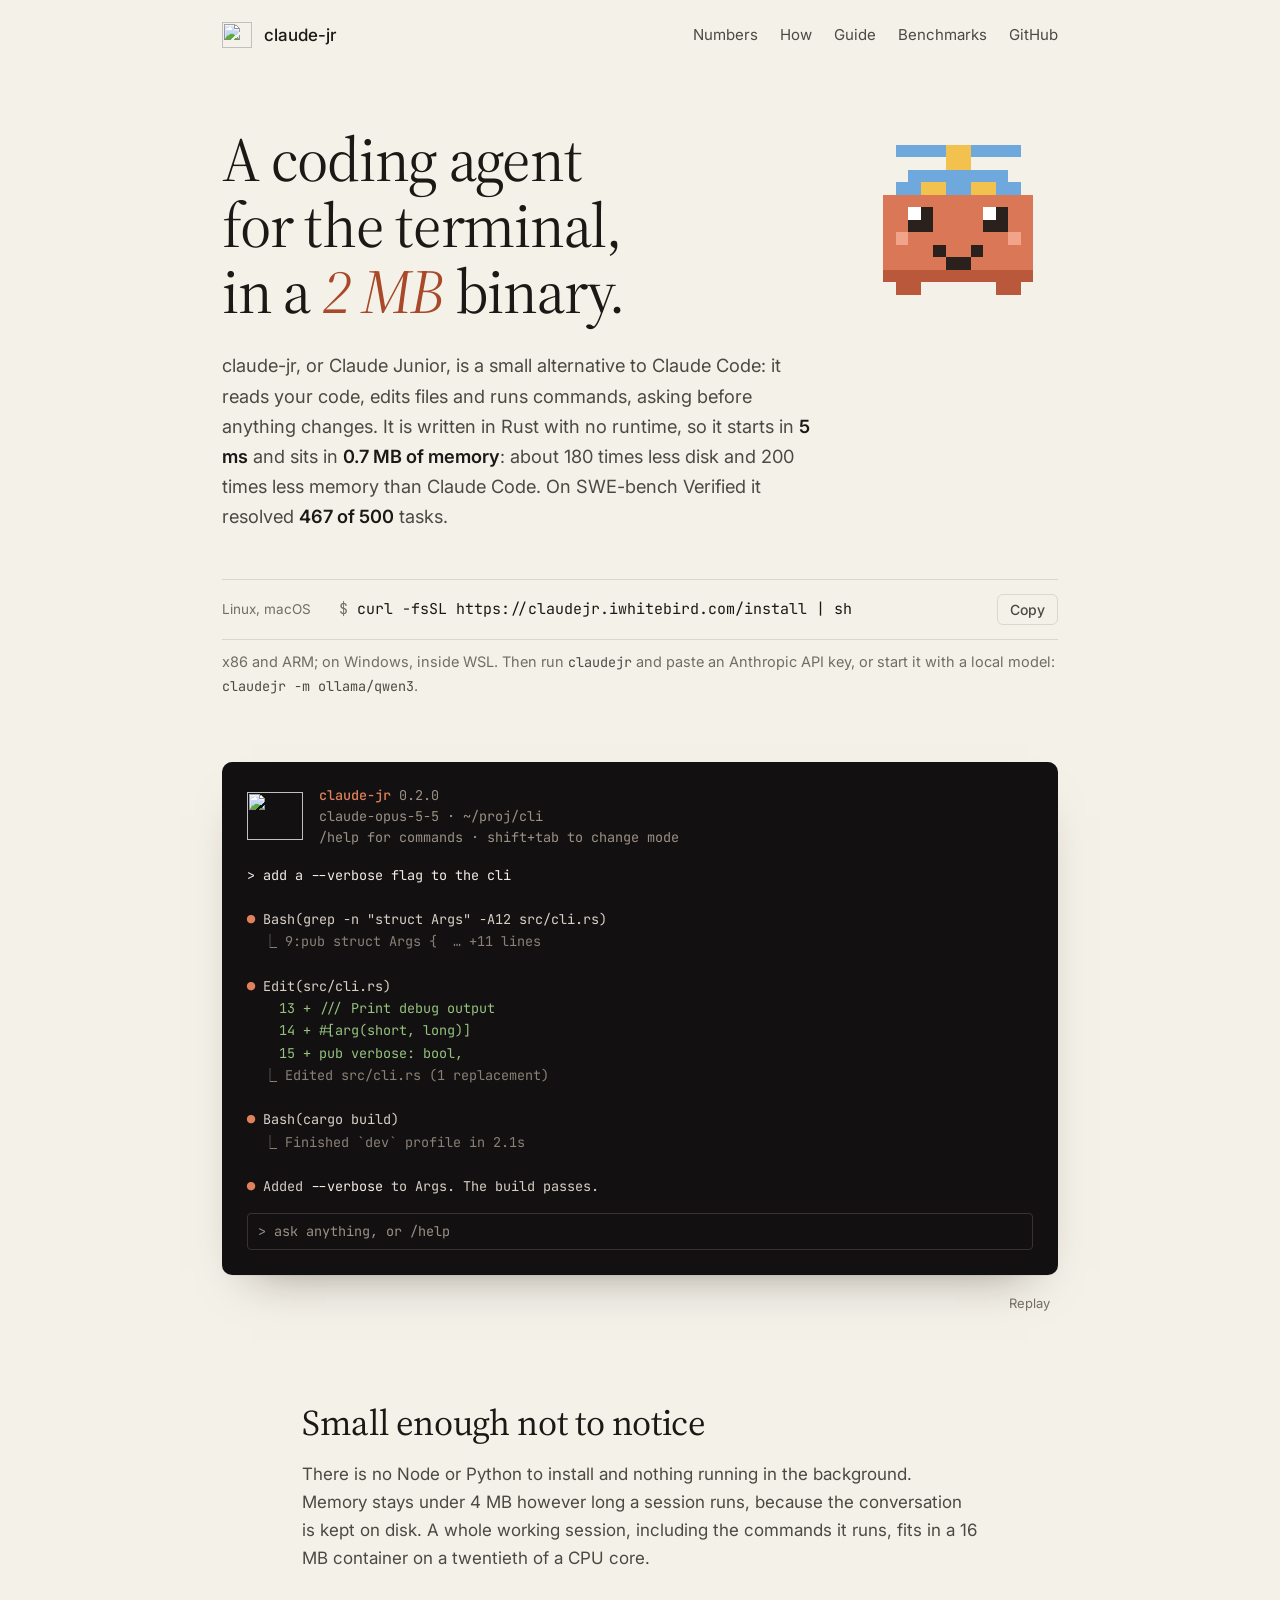
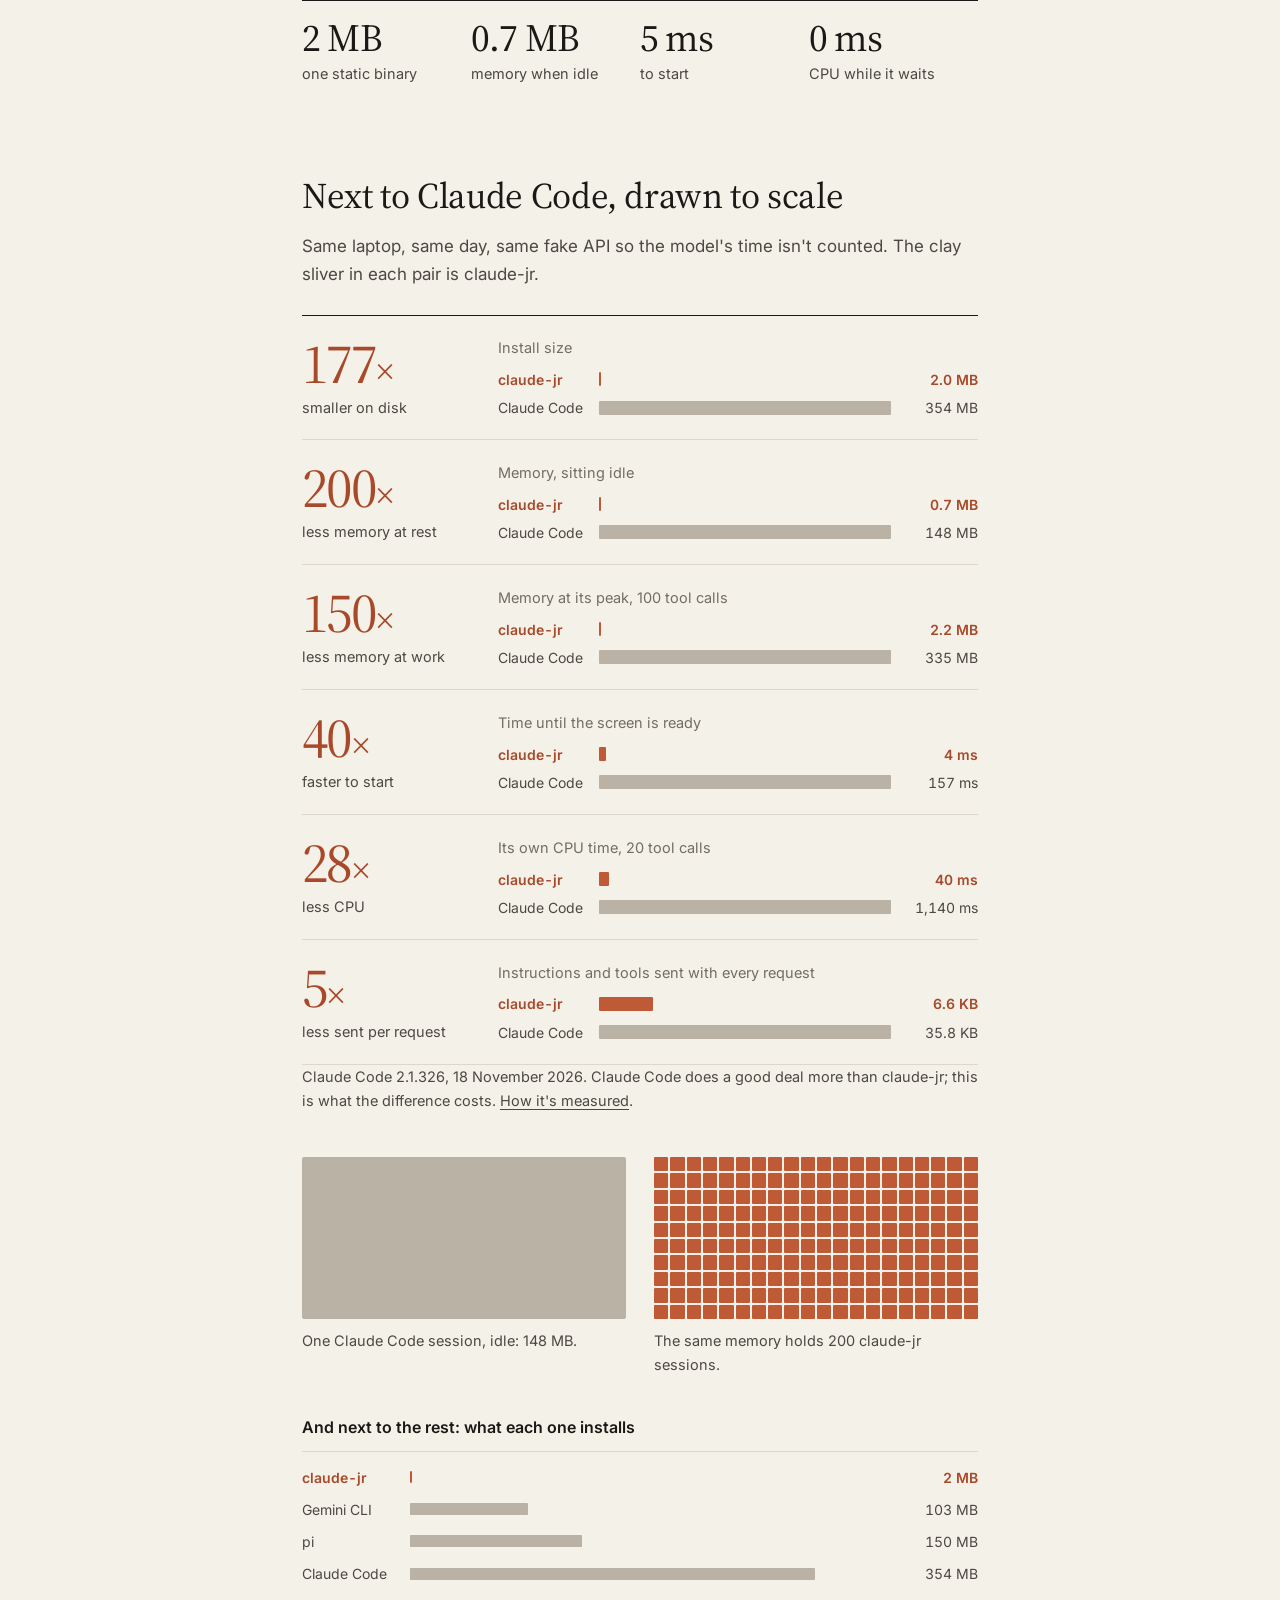
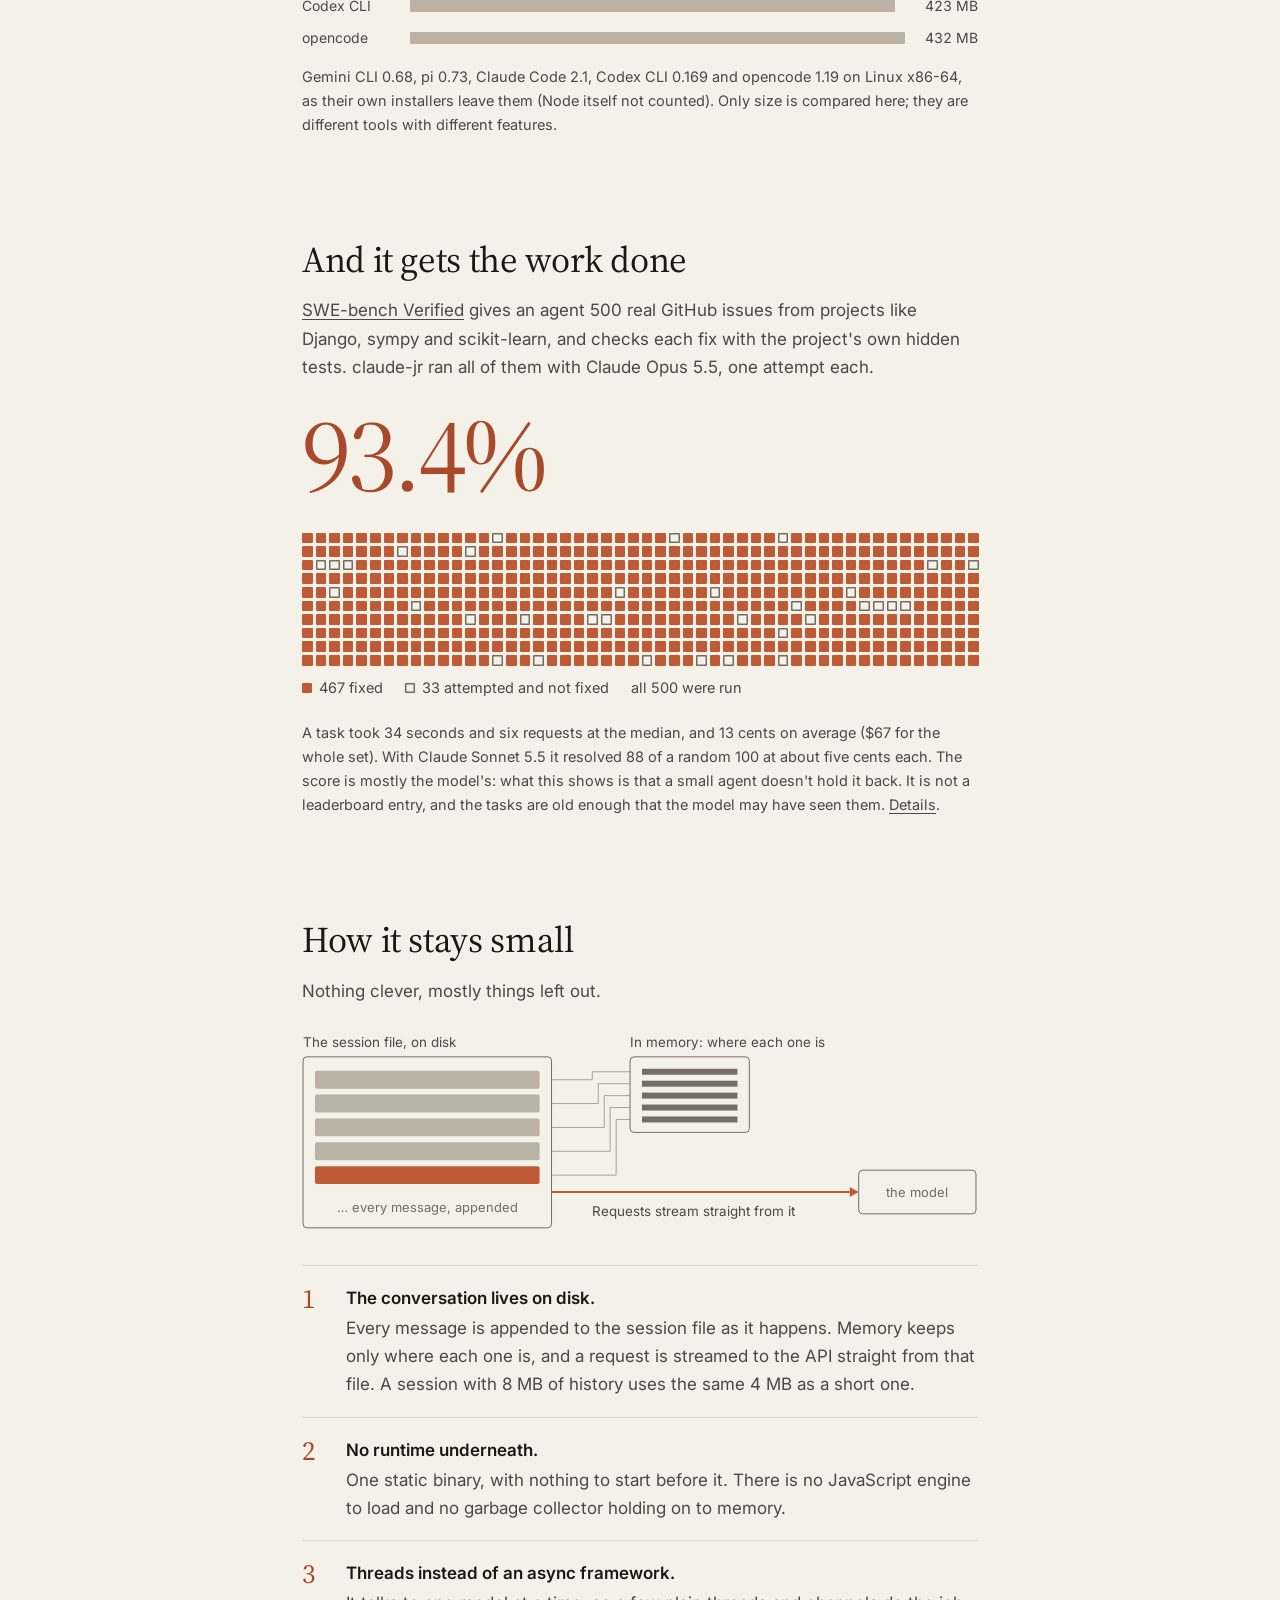
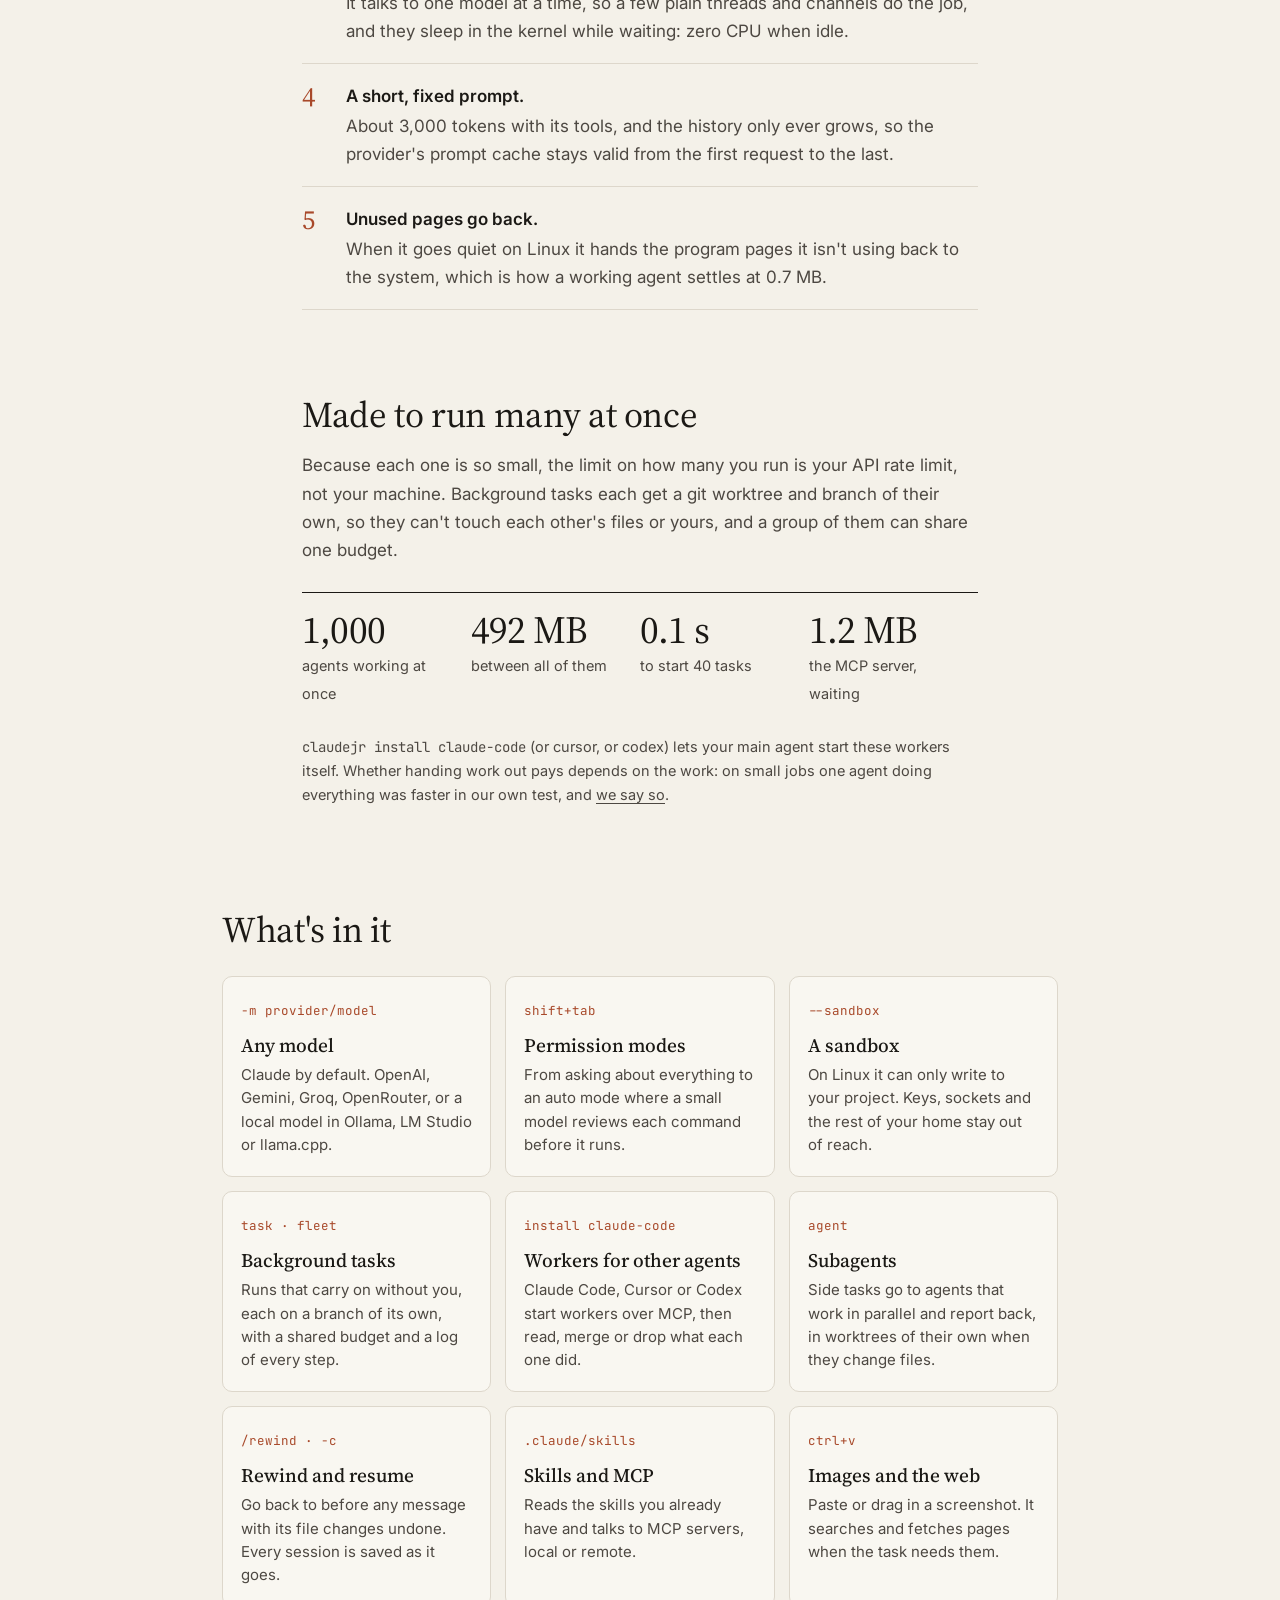
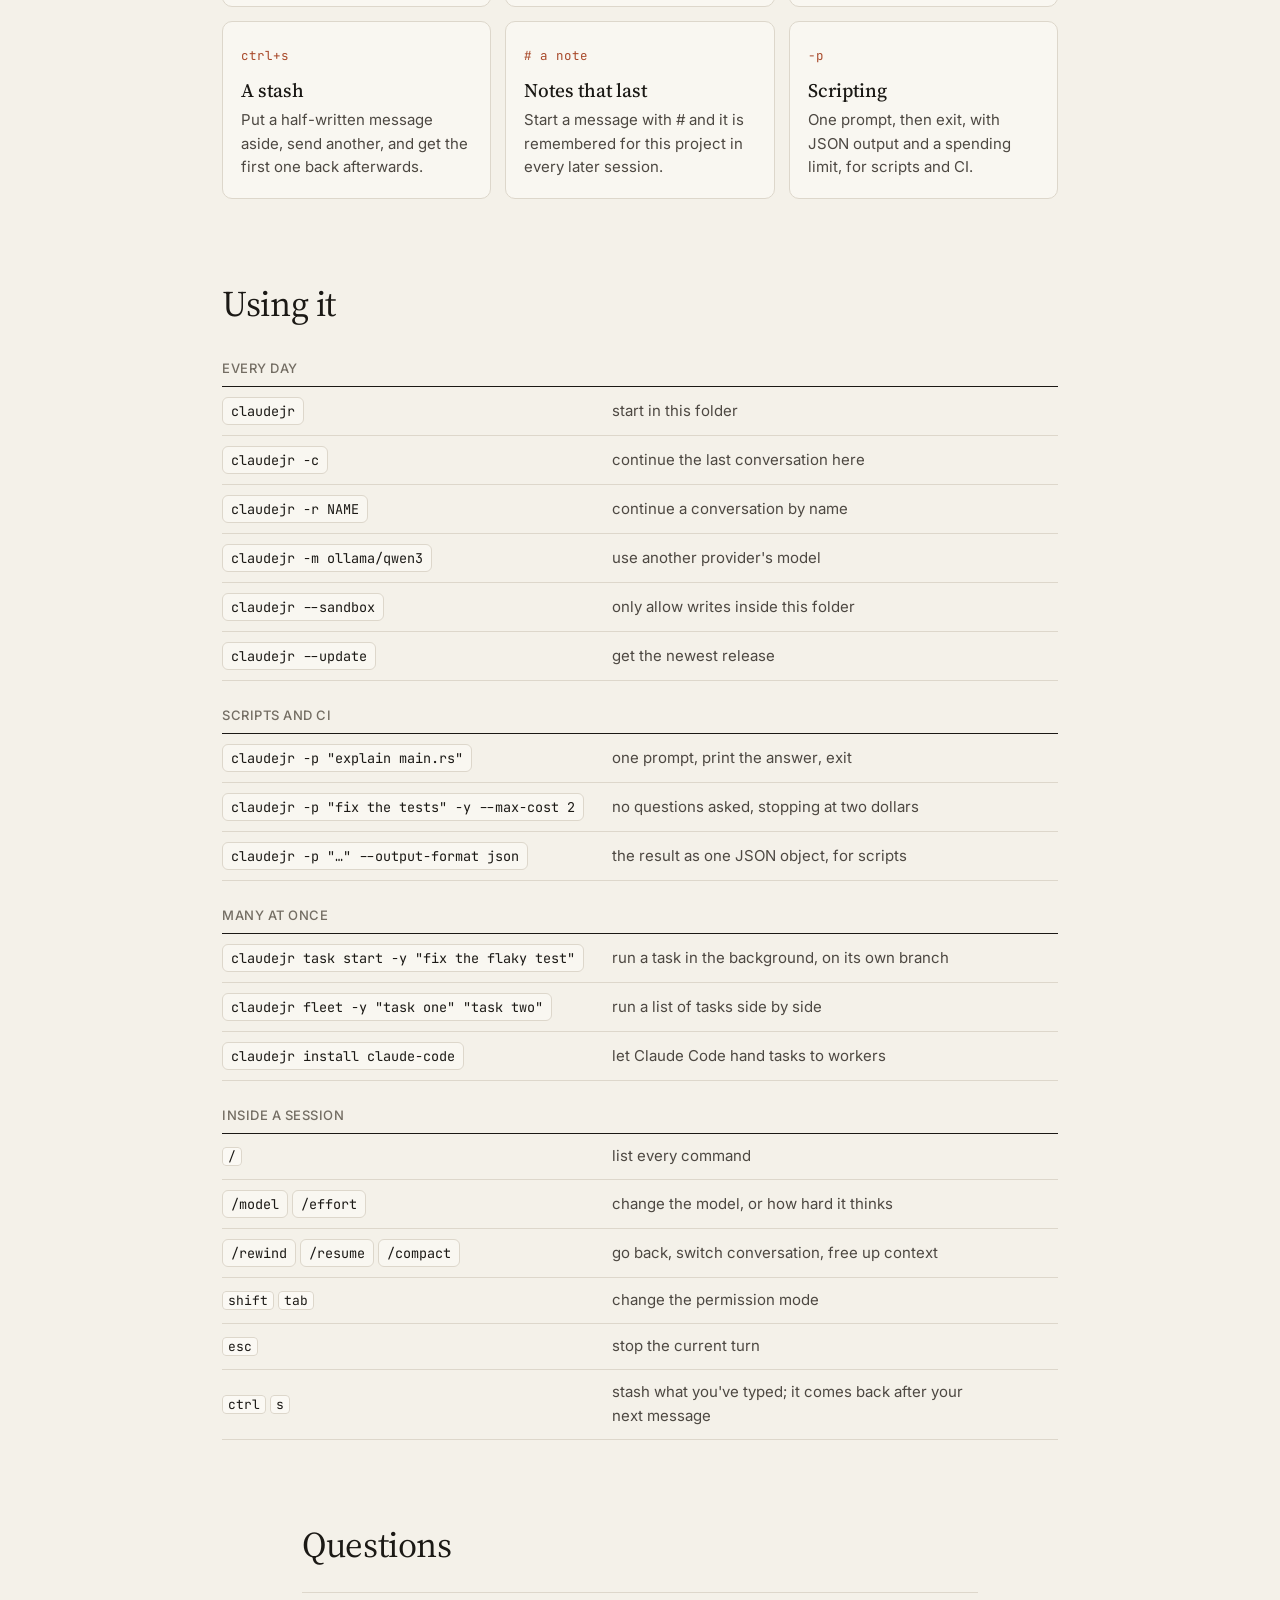
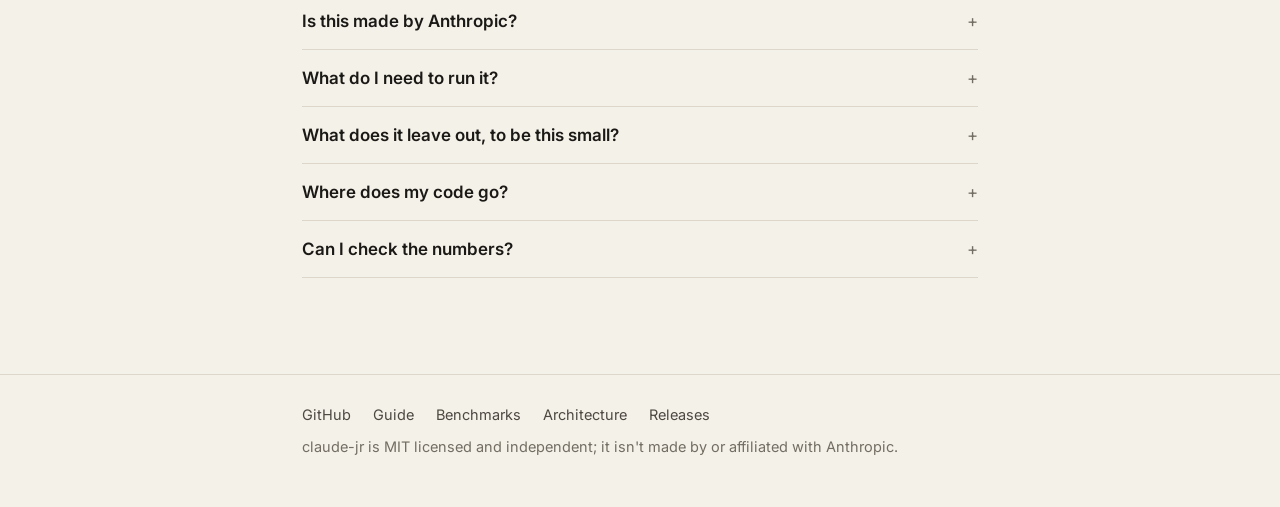
==== site/index.html @ fb3073c9 "The site: features as cards, commands as a grouped table with copy buttons" ====
<!doctype html>
<html lang="en">
<head>
<meta charset="utf-8">
<meta name="viewport" content="width=device-width, initial-scale=1">
<meta name="color-scheme" content="light dark">
<title>claude-jr (Claude Junior): a coding agent for the terminal in one 2 MB binary</title>
<meta name="description" content="claude-jr, or Claude Junior, is a small, fast coding agent for the terminal: a lightweight Claude Code alternative written in Rust. One 2 MB binary, 0.7 MB of memory when idle, 5 ms to start, 93.4% on SWE-bench Verified.">
<link rel="canonical" href="https://claudejr.iwhitebird.com/">
<link rel="icon" type="image/svg+xml" href="/logo.svg">
<link rel="icon" type="image/png" href="/favicon.png">
<meta name="theme-color" content="#f4f1e9" media="(prefers-color-scheme: light)">
<meta name="theme-color" content="#161412" media="(prefers-color-scheme: dark)">
<meta property="og:type" content="website">
<meta property="og:site_name" content="claude-jr">
<meta property="og:title" content="claude-jr (Claude Junior): a coding agent in one 2 MB binary">
<meta property="og:description" content="A small, fast alternative to Claude Code. 2 MB binary, 0.7 MB of memory when idle, 5 ms to start, 93.4% on SWE-bench Verified.">
<meta property="og:url" content="https://claudejr.iwhitebird.com/">
<meta property="og:image" content="https://claudejr.iwhitebird.com/og.png">
<meta property="og:image:width" content="1280">
<meta property="og:image:height" content="640">
<meta name="twitter:card" content="summary_large_image">
<meta name="twitter:creator" content="@ifrogeee">
<meta name="twitter:title" content="claude-jr (Claude Junior)">
<meta name="twitter:description" content="A full coding agent in one 2 MB Rust binary. 0.7 MB of memory when idle, 93.4% on SWE-bench Verified.">
<meta name="twitter:image" content="https://claudejr.iwhitebird.com/og.png">
<script type="application/ld+json">
{
  "@context": "https://schema.org",
  "@type": "SoftwareApplication",
  "name": "claude-jr",
  "alternateName": "Claude Junior",
  "description": "A small, fast coding agent for the terminal, written in Rust. A lightweight Claude Code alternative.",
  "applicationCategory": "DeveloperApplication",
  "operatingSystem": "Linux, macOS",
  "license": "https://opensource.org/licenses/MIT",
  "url": "https://claudejr.iwhitebird.com/",
  "downloadUrl": "https://github.com/IWhitebird/claude-jr/releases/latest",
  "codeRepository": "https://github.com/IWhitebird/claude-jr",
  "offers": { "@type": "Offer", "price": "0", "priceCurrency": "USD" }
}
</script>
<link rel="preconnect" href="https://fonts.googleapis.com">
<link rel="preconnect" href="https://fonts.gstatic.com" crossorigin>
<link rel="stylesheet" href="https://fonts.googleapis.com/css2?family=Inter:wght@400;500;600&family=Source+Serif+4:ital,opsz,wght@0,8..60,400;0,8..60,500;1,8..60,400&family=JetBrains+Mono:wght@400;500&display=swap">
<style>
  /* A typeset page, not a landing kit: one column of text on paper, serif
     headlines, rules instead of boxes. The terminal and the mascot are the
     only things that move, and only for people who haven't asked for less. */
  :root {
    color-scheme: light dark;
    --paper: #f4f1e9; --ink: #1b1915; --ink-2: #4d4842; --ink-3: #736d63;
    --rule: #ddd7cb; --clay: #bf5a37; --clay-text: #a8492a; --other: #b9b2a5;
    --term: #121010; --term-edge: transparent; --key: #fbf9f4; --card: #f9f7f1;
    --serif: "Source Serif 4", Georgia, "Times New Roman", serif;
    --sans: "Inter", system-ui, -apple-system, "Segoe UI", Roboto, sans-serif;
    --mono: "JetBrains Mono", ui-monospace, "SF Mono", Menlo, Consolas, monospace;
  }
  @media (prefers-color-scheme: dark) {
    :root {
      --paper: #161412; --ink: #ece6dc; --ink-2: #b9b1a6; --ink-3: #968e83;
      --rule: #322d28; --clay: #e0805c; --clay-text: #e8906e; --other: #5a534b;
      --term: #0c0b0a; --term-edge: #322d28; --key: #201d1a; --card: #1d1a17;
    }
  }
  * { box-sizing: border-box; }
  html { scroll-behavior: smooth; }
  body { margin: 0; background: var(--paper); color: var(--ink); font: 17px/1.65 var(--sans); -webkit-font-smoothing: antialiased; }
  a { color: inherit; text-decoration-thickness: 1px; text-underline-offset: 3px; }
  a:hover { color: var(--clay-text); }
  :focus-visible { outline: 2px solid var(--clay); outline-offset: 2px; }
  .col { max-width: 720px; margin: 0 auto; padding-left: max(22px, env(safe-area-inset-left)); padding-right: max(22px, env(safe-area-inset-right)); }
  .wide { max-width: 880px; }
  button { font: inherit; color: inherit; }

  header.top { padding-block: 22px; }
  header.top .col { display: flex; align-items: center; gap: 12px; }
  header.top img { width: 30px; height: 26px; image-rendering: pixelated; }
  header.top .name { font: 500 17px var(--sans); text-decoration: none; }
  header.top nav { margin-left: auto; display: flex; gap: 22px; font-size: 15px; color: var(--ink-2); }
  header.top nav a { text-decoration: none; }
  @media (max-width: 520px) { header.top nav .opt { display: none; } }

  /* ---- the opening: words on the left, Junior on the right ---- */
  .intro { padding-block: 56px 8px; display: grid; grid-template-columns: 1fr auto; column-gap: 40px; align-items: start; }
  .intro > * { grid-column: 1; }
  .intro .install, .intro .fine { grid-column: 1 / -1; }
  .intro .junior { grid-column: 2; grid-row: 1 / span 2; margin-top: 6px; text-align: center; }
  .intro .junior .jr { margin-inline: auto; }
  @media (max-width: 760px) {
    .intro { grid-template-columns: 1fr; padding-top: 28px; }
    .intro .junior { grid-column: 1; grid-row: 1; margin: 0 0 14px; }
    .intro .junior .jr { width: 120px; height: auto; margin: 0; }
  }
  h1 { font: 400 clamp(2.5rem, 6.4vw, 3.9rem)/1.06 var(--serif); letter-spacing: -0.02em; margin: 0 0 26px; text-wrap: balance; }
  h1 em { font-style: italic; color: var(--clay-text); }
  .intro p { font-size: 1.14rem; color: var(--ink-2); margin: 0 0 18px; max-width: 34em; }
  .intro p strong { color: var(--ink); font-weight: 600; }

  .jr { display: block; overflow: visible; cursor: pointer; }
  .jr .pupil { translate: var(--look, 0px) 0; }
  .jr .tng { opacity: 0; }
  .jr.tongue .tng { opacity: 1; }
  .motion { margin-top: 6px; background: none; border: 0; padding: 4px 8px; font-size: 13px; color: var(--ink-3); cursor: pointer; border-radius: 6px; }
  .motion:hover { color: var(--ink); }
  @media (prefers-reduced-motion: no-preference) {
    .jr .bob { animation: bob 1.3s steps(2, jump-none) infinite alternate; }
    .jr .wing { transform-box: view-box; transform-origin: 100px 35px; animation: spin .45s steps(3, jump-none) infinite alternate; }
    .jr .eye { transform-box: fill-box; transform-origin: 50% 75%; animation: blink 5s infinite; }
    .jr .hat { transform-box: fill-box; transform-origin: 50% 100%; }
    /* What a click can set off; the script picks one. */
    .jr .bob { transform-box: fill-box; transform-origin: 50% 100%; }
    .jr.hop .bob { animation: hop .5s steps(5, jump-none); }
    .jr.hop .hat { animation: tip .5s steps(5, jump-none); }
    .jr.tongue .bob { animation: wiggle .8s steps(8, jump-none); }
    .jr.wink .eye:last-of-type { animation: wink .8s steps(1); }
    .jr.spin .bob { transform-origin: 50% 50%; animation: turn .6s steps(8, jump-none); }
    .jr.shake .bob { animation: shake .5s steps(6, jump-none); }
    .jr.squash .bob { animation: squash .6s steps(6, jump-none); }
    .jr.hatoff .hat { animation: hatoff .8s steps(8, jump-none); }
    .jr.fly .bob { animation: fly .9s steps(9, jump-none); }
    .jr.fly .wing { animation: spin .09s steps(2, jump-none) infinite alternate; }
    @keyframes wiggle { 0%, 100% { rotate: 0deg; } 25%, 75% { rotate: -5deg; } 50% { rotate: 5deg; } }
    @keyframes wink { 0%, 100% { scale: 1 1; } 10%, 85% { scale: 1 .12; } }
    @keyframes turn { to { rotate: 360deg; } }
    @keyframes shake { 0%, 100% { translate: 0 0; } 20%, 60% { translate: -7px 0; } 40%, 80% { translate: 7px 0; } }
    @keyframes squash { 0%, 100% { scale: 1 1; } 30% { scale: 1.16 .78; } 60% { scale: .92 1.1; } }
    @keyframes hatoff { 0%, 100% { translate: 0 0; rotate: 0deg; } 40% { translate: 0 -34px; rotate: 18deg; } 70% { translate: 0 -10px; rotate: -8deg; } }
    @keyframes fly { 0%, 100% { translate: 0 0; } 45%, 65% { translate: 0 -30px; } }
    @keyframes bob { from { translate: 0 0; } to { translate: 0 -4px; } }
    @keyframes spin { from { scale: 1 1; } to { scale: .3 1; } }
    @keyframes blink { 0%, 93%, 100% { scale: 1 1; } 96% { scale: 1 .12; } }
    @keyframes hop { 0%, 100% { translate: 0 0; } 40% { translate: 0 -22px; } 70% { translate: 0 -6px; } }
    @keyframes tip { 0%, 100% { rotate: 0deg; } 40% { rotate: -14deg; } }
  }
  @media (prefers-reduced-motion: reduce) { .motion { display: none; } }

  .install { margin: 30px 0 10px; border-top: 1px solid var(--rule); }
  .install .row { display: flex; align-items: center; gap: 16px; padding-block: 14px; border-bottom: 1px solid var(--rule); }
  .install .os { flex: none; width: 7.5em; font-size: 13.5px; color: var(--ink-3); }
  .install code { flex: 1; min-width: 0; font: 15px/1.5 var(--mono); overflow-wrap: anywhere; }
  .install code::before { content: "$ "; color: var(--ink-3); }
  .install code.ps::before { content: "> "; }
  @media (max-width: 560px) {
    .install .row { flex-wrap: wrap; gap: 6px 10px; }
    .install .os { width: auto; flex: 1; }
    .install code { flex-basis: 100%; order: 3; font-size: 13px; }
  }
  .copy { flex: none; font: 500 14px var(--sans); color: var(--ink-2); background: none; border: 1px solid var(--rule); border-radius: 6px; padding: 6px 12px; cursor: pointer; }
  .copy:hover { color: var(--ink); border-color: var(--ink-3); }
  .intro p.fine { font-size: 14.5px; color: var(--ink-3); margin: 0; max-width: none; }
  .fine code { font-family: var(--mono); font-size: 13.5px; color: var(--ink-2); }

  /* ---- the terminal ---- */
  figure.shot { margin: 56px auto 0; }
  .term { background: var(--term); color: #d8d0c7; border: 1px solid var(--term-edge); border-radius: 10px; padding: 22px 24px 24px; overflow-x: auto;
          font: 13.5px/1.65 var(--mono); box-shadow: 0 1px 0 rgba(0,0,0,.04), 0 24px 48px -30px rgba(40,25,10,.5); color-scheme: dark; }
  .term pre { margin: 0; font: inherit; }
  .term .hd { display: flex; gap: 16px; align-items: center; margin-bottom: 16px; }
  .term .hd img { width: 56px; height: 48px; image-rendering: pixelated; }
  .term .hd > span { color: #9b9187; line-height: 1.55; }
  .term .hd b { color: #e0805c; font-weight: 500; }
  .o { color: #e0805c; } .g { color: #8a8077; } .a { color: #94c27f; } .b { color: #f3ede6; }
  .box { display: block; border: 1px solid #3a332d; border-radius: 4px; padding: 6px 10px; margin-top: 16px; color: #9b9187; }
  .ln { display: block; min-height: 1.65em; }
  figcaption { display: flex; justify-content: flex-end; margin-top: 8px; }
  @media (prefers-reduced-motion: no-preference) {
    .play .ln { animation: line .22s both; animation-delay: calc(var(--i) * 420ms); }
    @keyframes line { from { opacity: 0; translate: 0 4px; } }
  }
  @media (prefers-reduced-motion: reduce) { figcaption { display: none; } }

  section { padding-top: 84px; }
  h2 { font: 400 clamp(1.75rem, 3.6vw, 2.25rem)/1.15 var(--serif); letter-spacing: -0.01em; margin: 0 0 16px; text-wrap: balance; }
  h3 { font: 600 1rem var(--sans); margin: 40px 0 6px; }
  section > .col > p { color: var(--ink-2); margin: 0 0 18px; }

  .figures { display: grid; grid-template-columns: repeat(4, 1fr); border-top: 1px solid var(--ink); margin-top: 28px; }
  .figures div { padding: 16px 16px 4px 0; }
  .figures b { display: block; font: 400 2.4rem/1.1 var(--serif); letter-spacing: -0.02em; }
  .figures span { font-size: 14.5px; color: var(--ink-2); }
  @media (max-width: 620px) { .figures { grid-template-columns: 1fr 1fr; row-gap: 12px; } }

  /* ---- bars drawn to scale: ours is the sliver ---- */
  .scale { margin: 14px 0 0; border-top: 1px solid var(--rule); }
  .scale .m { padding: 14px 0 16px; border-bottom: 1px solid var(--rule); }
  .scale .what { display: flex; justify-content: space-between; gap: 16px; font-size: 15.5px; margin-bottom: 8px; }
  .scale .what span { color: var(--ink-3); font-size: 14px; white-space: nowrap; }
  .bar { display: grid; grid-template-columns: 6.5em 1fr 5.5em; align-items: center; gap: 10px; font-size: 14px; color: var(--ink-2); font-variant-numeric: tabular-nums; }
  .bar + .bar { margin-top: 5px; }
  .bar i { display: block; height: 12px; width: var(--w); min-width: 2px; background: var(--other); border-radius: 1px; transform-origin: left; }
  .bar.us { color: var(--clay-text); font-weight: 600; }
  .bar.us i { background: var(--clay); }
  .bar b { text-align: right; font-weight: inherit; }
  @media (prefers-reduced-motion: no-preference) {
    @supports (animation-timeline: view()) {
      .bar i { animation: grow linear both; animation-timeline: view(); animation-range: entry 0% entry 90%; }
      @keyframes grow { from { scale: 0 1; } }
    }
  }

  /* ---- the comparison: the multiple, large, beside the pair it comes from ---- */
  .vs { border-top: 1px solid var(--ink); margin-top: 26px; }
  .vs .m { display: grid; grid-template-columns: 10.5rem 1fr; column-gap: 28px; align-items: center; padding: 20px 0; border-bottom: 1px solid var(--rule); }
  .vs .x b { display: block; font: 400 clamp(2.6rem, 6vw, 3.5rem)/1 var(--serif); letter-spacing: -0.03em; color: var(--clay-text); }
  .vs .x b i { font-style: normal; font-size: .62em; margin-left: 1px; }
  .vs .x span { display: block; margin-top: 4px; font-size: 14.5px; color: var(--ink-2); }
  .vs .what { font-size: 14.5px; color: var(--ink-3); margin-bottom: 8px; }
  .vs .bar i { height: 14px; }
  @media (max-width: 620px) {
    .vs .m { grid-template-columns: 1fr; row-gap: 12px; }
    .vs .x { display: flex; align-items: baseline; gap: 10px; }
  }
  .others .bar { grid-template-columns: 7em 1fr 4.5em; }
  .others .bar + .bar { margin-top: 9px; }
  .others .m { border-bottom: 0; }
  .fit { display: grid; grid-template-columns: 1fr 1fr; gap: 28px; margin-top: 44px; align-items: start; }
  .fit figure { margin: 0; }
  .fit .block { aspect-ratio: 2 / 1; background: var(--other); border-radius: 2px; }
  .fit .many { aspect-ratio: 2 / 1; display: grid; grid-template-columns: repeat(20, 1fr); grid-template-rows: repeat(10, 1fr); gap: 2px; }
  .fit .many i { background: var(--clay); border-radius: 1px; min-height: 0; }
  .fit figcaption { display: block; margin-top: 10px; font-size: 14.5px; color: var(--ink-2); }
  @media (max-width: 560px) { .fit { grid-template-columns: 1fr; } }

  .scroll { overflow-x: auto; margin-top: 22px; }
  table { border-collapse: collapse; width: 100%; font-variant-numeric: tabular-nums; font-size: 15.5px; }
  th, td { padding: 11px 16px 11px 0; border-bottom: 1px solid var(--rule); text-align: right; white-space: nowrap; }
  th:first-child, td:first-child { text-align: left; }
  th:last-child, td:last-child { padding-right: 0; }
  thead th { font-weight: 500; color: var(--ink-3); font-size: 14px; border-bottom-color: var(--ink); }
  tr.us td { color: var(--clay-text); font-weight: 600; }
  .uses td:last-child { color: var(--ink-2); text-align: left; white-space: normal; padding-left: 8px; }
  .uses td:first-child { width: 1%; }
  table.tight th, table.tight td { padding-block: 7px; }
  .figures + .note { margin-top: 24px; }
  .note { font-size: 14.5px; color: var(--ink-3); margin-top: 14px; }

  /* ---- 500 tasks, one square each ---- */
  .big { font: 400 clamp(4rem, 12vw, 6.5rem)/1 var(--serif); letter-spacing: -0.03em; color: var(--clay-text); margin: 22px 0 8px; }
  .dots { display: grid; grid-template-columns: repeat(50, 1fr); gap: 3px; margin: 26px 0 10px; }
  .dots i { aspect-ratio: 1; background: var(--clay); border-radius: 1px; }
  .dots i.n { background: none; box-shadow: inset 0 0 0 1.5px var(--ink-3); }
  @media (max-width: 560px) { .dots { grid-template-columns: repeat(25, 1fr); } }
  .legend { display: flex; flex-wrap: wrap; gap: 6px 22px; font-size: 14.5px; color: var(--ink-2); margin-bottom: 22px; }
  .legend i { display: inline-block; width: 10px; height: 10px; margin-right: 7px; background: var(--clay); border-radius: 1px; }
  .legend i.n { background: none; box-shadow: inset 0 0 0 1.5px var(--ink-3); }

  /* ---- what's in it: a card each, headed by the thing you type ---- */
  .cards { list-style: none; margin: 26px 0 0; padding: 0; display: grid; grid-template-columns: repeat(3, 1fr); gap: 14px; }
  @media (max-width: 800px) { .cards { grid-template-columns: 1fr 1fr; } }
  @media (max-width: 520px) { .cards { grid-template-columns: 1fr; } }
  .card { border: 1px solid var(--rule); border-radius: 10px; padding: 18px 18px 20px; background: var(--card); transition: border-color .15s, translate .15s; }
  .card:hover { border-color: var(--ink-3); }
  @media (prefers-reduced-motion: no-preference) { .card:hover { translate: 0 -2px; } }
  .card .tag { font: 12.5px var(--mono); color: var(--clay-text); }
  .card h3 { font: 500 1.2rem/1.25 var(--serif); margin: 10px 0 6px; }
  .card p { margin: 0; font-size: 15px; line-height: 1.55; color: var(--ink-2); }

  /* ---- the commands, grouped, each one click from the clipboard ---- */
  table.cmds { font-size: 15px; }
  table.cmds th, table.cmds td { text-align: left; white-space: normal; padding: 10px 16px 10px 0; vertical-align: middle; }
  table.cmds td:first-child { white-space: nowrap; }
  table.cmds td:nth-child(2) { color: var(--ink-2); width: 100%; padding-left: 12px; }
  table.cmds td:last-child, table.cmds th:last-child { padding-right: 0; text-align: right; }
  table.cmds code { font: 13.5px var(--mono); background: var(--card); border: 1px solid var(--rule); border-radius: 6px; padding: 4px 8px; display: inline-block; }
  table.cmds .grp th { text-align: left; padding-top: 26px; font: 500 13px var(--sans); letter-spacing: .04em; text-transform: uppercase; color: var(--ink-3); border-bottom-color: var(--ink); }
  table.cmds tbody:first-of-type .grp th { padding-top: 14px; }
  table.cmds thead { position: absolute; width: 1px; height: 1px; overflow: hidden; clip-path: inset(50%); }
  table.cmds tbody tr:not(.grp):hover { background: var(--card); }
  table.cmds .copy { padding: 3px 10px; font-size: 13px; opacity: 0; }
  table.cmds tr:hover .copy, table.cmds .copy:focus-visible { opacity: 1; }
  @media (hover: none) { table.cmds .copy { opacity: 1; } }
  @media (max-width: 700px) {
    table.cmds, table.cmds tbody, table.cmds tr, table.cmds td, table.cmds th { display: block; }
    table.cmds tr:not(.grp) { padding: 12px 0; border-bottom: 1px solid var(--rule); position: relative; }
    table.cmds td, table.cmds td:nth-child(2) { border: 0; padding: 0; width: auto; white-space: normal !important; }
    table.cmds td:first-child { padding-right: 64px; margin-bottom: 6px; }
    table.cmds td:first-child code { white-space: normal; overflow-wrap: anywhere; }
    table.cmds td:last-child { position: absolute; top: 12px; right: 0; }
  }
  .sr { position: absolute; width: 1px; height: 1px; overflow: hidden; clip-path: inset(50%); }
  dl.list { margin: 26px 0 0; border-top: 1px solid var(--rule); }
  dl.list > div { display: grid; grid-template-columns: 11em 1fr; gap: 20px; padding: 14px 0; border-bottom: 1px solid var(--rule); }
  dl.list dt { font-weight: 600; }
  dl.list dd { margin: 0; color: var(--ink-2); }
  @media (max-width: 560px) { dl.list > div { grid-template-columns: 1fr; gap: 2px; } }
  kbd { font: 13px var(--mono); border: 1px solid var(--rule); border-radius: 4px; padding: 0 5px; background: var(--key); }
  dd code, td code, p code, li code { font: 14px var(--mono); }

  figure.disk { margin: 26px 0 0; }
  .disk svg { display: block; width: 100%; height: auto; font: 13px var(--sans); }
  .disk text { fill: var(--ink-3); }
  .disk .cap { fill: var(--ink-2); font-size: 13.5px; }
  .disk .file > rect:first-child, .disk .mem > rect:first-child, .disk .api rect { fill: none; stroke: var(--ink-3); stroke-width: 1; }
  .disk .row { fill: var(--other); }
  .disk .row.new, .disk .flow { fill: var(--clay); }
  .disk .at { fill: var(--ink-3); }
  .disk .line { fill: none; stroke: var(--ink-3); stroke-width: 1; opacity: .6; }
  .disk .flow { fill: none; stroke: var(--clay); stroke-width: 2; }
  .disk .head { fill: var(--clay); }
  @media (max-width: 560px) { .disk svg { font-size: 17px; } .disk .cap { font-size: 17px; } }
  ol.how { list-style: none; counter-reset: how; margin: 26px 0 0; padding: 0; border-top: 1px solid var(--rule); }
  ol.how li { counter-increment: how; display: grid; grid-template-columns: 2.6em 1fr; padding: 18px 0; border-bottom: 1px solid var(--rule); }
  ol.how li::before { content: counter(how); font: 400 1.7rem/1.1 var(--serif); color: var(--clay-text); }
  ol.how b { display: block; font-weight: 600; margin-bottom: 2px; }
  ol.how span { color: var(--ink-2); }

  details { border-bottom: 1px solid var(--rule); }
  details:first-of-type { border-top: 1px solid var(--rule); margin-top: 26px; }
  summary { cursor: pointer; padding: 14px 0; font-weight: 600; list-style: none; display: flex; justify-content: space-between; gap: 16px; }
  summary::-webkit-details-marker { display: none; }
  summary::after { content: "+"; color: var(--ink-3); font-weight: 400; }
  details[open] summary::after { content: "−"; }
  details p { margin: 0 0 16px; color: var(--ink-2); max-width: 40em; }

  footer { margin-top: 96px; border-top: 1px solid var(--rule); padding-block: 28px 48px; font-size: 14.5px; color: var(--ink-3); }
  footer .col { display: flex; flex-wrap: wrap; gap: 8px 22px; }
  footer a { text-decoration: none; color: var(--ink-2); }
  footer .last { flex-basis: 100%; }
</style>
<script>window.va = window.va || function () { (window.vaq = window.vaq || []).push(arguments); };</script>
<script defer src="/_vercel/insights/script.js"></script>
</head>
<body>

<header class="top">
  <div class="col wide">
    <img src="/logo.svg" alt="" width="30" height="26">
    <a class="name" href="/">claude-jr</a>
    <nav>
      <a class="opt" href="#numbers">Numbers</a>
      <a class="opt" href="#how">How</a>
      <a href="/guide">Guide</a>
      <a class="opt" href="/benchmarks">Benchmarks</a>
      <a href="https://github.com/IWhitebird/claude-jr">GitHub</a>
    </nav>
  </div>
</header>

<main>
  <div class="intro col wide">
    <h1>A coding agent for the terminal, in a <em>2 MB</em> binary.</h1>
    <div class="junior">
      <svg class="jr" viewBox="20 20 160 140" width="200" height="175" shape-rendering="crispEdges" aria-hidden="true"><g class="bob"><g class="hat"><rect class="wing" x="50" y="30" width="40" height="10" fill="#6FA8DC"/><rect x="90" y="30" width="20" height="10" fill="#F2C14E"/><rect class="wing" x="110" y="30" width="40" height="10" fill="#6FA8DC"/><rect x="90" y="40" width="20" height="10" fill="#F2C14E"/><rect x="60" y="50" width="80" height="10" fill="#6FA8DC"/><rect x="50" y="60" width="20" height="10" fill="#6FA8DC"/><rect x="70" y="60" width="20" height="10" fill="#F2C14E"/><rect x="90" y="60" width="20" height="10" fill="#6FA8DC"/><rect x="110" y="60" width="20" height="10" fill="#F2C14E"/><rect x="130" y="60" width="20" height="10" fill="#6FA8DC"/></g><rect x="40" y="70" width="120" height="10" fill="#D97757"/><rect x="40" y="80" width="20" height="10" fill="#D97757"/><rect x="80" y="80" width="40" height="10" fill="#D97757"/><rect x="140" y="80" width="20" height="10" fill="#D97757"/><rect x="40" y="90" width="20" height="10" fill="#D97757"/><rect x="80" y="90" width="40" height="10" fill="#D97757"/><rect x="140" y="90" width="20" height="10" fill="#D97757"/><rect x="40" y="100" width="10" height="10" fill="#D97757"/><rect x="50" y="100" width="10" height="10" fill="#F2A48B"/><rect x="60" y="100" width="80" height="10" fill="#D97757"/><rect x="140" y="100" width="10" height="10" fill="#F2A48B"/><rect x="150" y="100" width="10" height="10" fill="#D97757"/><rect x="40" y="110" width="40" height="10" fill="#D97757"/><rect x="80" y="110" width="10" height="10" fill="#2B211C"/><rect x="90" y="110" width="20" height="10" fill="#D97757"/><rect x="110" y="110" width="10" height="10" fill="#2B211C"/><rect x="120" y="110" width="40" height="10" fill="#D97757"/><rect x="40" y="120" width="50" height="10" fill="#D97757"/><rect x="90" y="120" width="20" height="10" fill="#2B211C"/><rect x="110" y="120" width="50" height="10" fill="#D97757"/><rect x="40" y="130" width="120" height="10" fill="#B9583A"/><rect x="50" y="140" width="20" height="10" fill="#B9583A"/><rect x="130" y="140" width="20" height="10" fill="#B9583A"/><rect x="60" y="80" width="20" height="20" fill="#D97757"/><g class="eye"><rect x="60" y="80" width="20" height="10" fill="#FFFFFF"/><rect class="pupil" x="70" y="80" width="10" height="10" fill="#2B211C"/><rect x="60" y="90" width="20" height="10" fill="#2B211C"/></g><rect x="120" y="80" width="20" height="20" fill="#D97757"/><g class="eye"><rect x="120" y="80" width="20" height="10" fill="#FFFFFF"/><rect class="pupil" x="130" y="80" width="10" height="10" fill="#2B211C"/><rect x="120" y="90" width="20" height="10" fill="#2B211C"/></g><rect class="tng" x="93" y="124" width="14" height="14" fill="#E8597A"/></g></svg>
    </div>
    <p>claude-jr, or Claude Junior, is a small alternative to Claude Code: it reads your code, edits
        files and runs commands, asking before anything changes. It is written in Rust with no
        runtime, so it starts in <strong>5 ms</strong> and sits in <strong>0.7 MB of memory</strong>:
        about 180 times less disk and 200 times less memory than Claude Code. On SWE-bench Verified
        it resolved <strong>467 of 500</strong> tasks.</p>

      <div class="install">
        <div class="row">
          <span class="os">Linux, macOS</span>
          <code>curl -fsSL https://claudejr.iwhitebird.com/install | sh</code>
          <button class="copy" type="button">Copy</button>
        </div>
        <!-- RELEASE 0.3.0: uncomment once a release carries the Windows binary.
        <div class="row">
          <span class="os">Windows</span>
          <code class="ps">irm https://claudejr.iwhitebird.com/install.ps1 | iex</code>
          <button class="copy" type="button">Copy</button>
        </div>
        -->
      </div>
      <p class="fine">x86 and ARM; on Windows, inside WSL. Then run <code>claudejr</code> and paste an Anthropic API key, or start it with a local model: <code>claudejr -m ollama/qwen3</code>.</p>
  </div>

  <figure class="shot col wide">
    <div class="term" role="img" aria-label="A claude-jr session: it finds a struct, edits it, and builds the project">
<pre><span class="hd"><img src="/logo.svg" alt="" width="56" height="48"><span><b>claude-jr</b> 0.2.0<br>claude-opus-5-5 · ~/proj/cli<br>/help for commands · shift+tab to change mode</span></span><span class="ln b" style="--i:1">&gt; add a --verbose flag to the cli</span><span class="ln" style="--i:1"></span><span class="ln" style="--i:3"><span class="o">●</span> Bash(grep -n "struct Args" -A12 src/cli.rs)</span><span class="ln g" style="--i:4">  ⎿ 9:pub struct Args {  … +11 lines</span><span class="ln" style="--i:4"></span><span class="ln" style="--i:6"><span class="o">●</span> Edit(src/cli.rs)</span><span class="ln a" style="--i:7">    13 + /// Print debug output</span><span class="ln a" style="--i:7">    14 + #[arg(short, long)]</span><span class="ln a" style="--i:7">    15 + pub verbose: bool,</span><span class="ln g" style="--i:8">  ⎿ Edited src/cli.rs (1 replacement)</span><span class="ln" style="--i:8"></span><span class="ln" style="--i:10"><span class="o">●</span> Bash(cargo build)</span><span class="ln g" style="--i:12">  ⎿ Finished `dev` profile in 2.1s</span><span class="ln" style="--i:12"></span><span class="ln" style="--i:14"><span class="o">●</span> Added <span class="b">--verbose</span> to Args. The build passes.</span><span class="box">&gt; ask anything, or /help</span></pre>
    </div>
    <figcaption><button class="motion replay" type="button">Replay</button></figcaption>
  </figure>

  <section id="numbers">
    <div class="col">
      <h2>Small enough not to notice</h2>
      <p>There is no Node or Python to install and nothing running in the background. Memory
        stays under 4 MB however long a session runs, because the conversation is kept on disk.
        A whole working session, including the commands it runs, fits in a 16 MB container on a
        twentieth of a CPU core.</p>
      <div class="figures">
        <div><b>2 MB</b><span>one static binary</span></div>
        <div><b>0.7 MB</b><span>memory when idle</span></div>
        <div><b>5 ms</b><span>to start</span></div>
        <div><b>0 ms</b><span>CPU while it waits</span></div>
      </div>
    </div>
  </section>

  <section>
    <div class="col">
      <h2>Next to Claude Code, drawn to scale</h2>
      <p>Same laptop, same day, same fake API so the model's time isn't counted. The clay sliver
        in each pair is claude-jr.</p>
      <div class="vs">
        <div class="m">
          <div class="x"><b>177<i>×</i></b><span>smaller on disk</span></div>
          <div>
            <div class="what">Install size</div>
            <div class="bar us"><span>claude-jr</span><i style="--w:.56%"></i><b>2.0 MB</b></div>
            <div class="bar"><span>Claude Code</span><i style="--w:100%"></i><b>354 MB</b></div>
          </div>
        </div>
        <div class="m">
          <div class="x"><b>200<i>×</i></b><span>less memory at rest</span></div>
          <div>
            <div class="what">Memory, sitting idle</div>
            <div class="bar us"><span>claude-jr</span><i style="--w:.5%"></i><b>0.7 MB</b></div>
            <div class="bar"><span>Claude Code</span><i style="--w:100%"></i><b>148 MB</b></div>
          </div>
        </div>
        <div class="m">
          <div class="x"><b>150<i>×</i></b><span>less memory at work</span></div>
          <div>
            <div class="what">Memory at its peak, 100 tool calls</div>
            <div class="bar us"><span>claude-jr</span><i style="--w:.66%"></i><b>2.2 MB</b></div>
            <div class="bar"><span>Claude Code</span><i style="--w:100%"></i><b>335 MB</b></div>
          </div>
        </div>
        <div class="m">
          <div class="x"><b>40<i>×</i></b><span>faster to start</span></div>
          <div>
            <div class="what">Time until the screen is ready</div>
            <div class="bar us"><span>claude-jr</span><i style="--w:2.5%"></i><b>4 ms</b></div>
            <div class="bar"><span>Claude Code</span><i style="--w:100%"></i><b>157 ms</b></div>
          </div>
        </div>
        <div class="m">
          <div class="x"><b>28<i>×</i></b><span>less CPU</span></div>
          <div>
            <div class="what">Its own CPU time, 20 tool calls</div>
            <div class="bar us"><span>claude-jr</span><i style="--w:3.5%"></i><b>40 ms</b></div>
            <div class="bar"><span>Claude Code</span><i style="--w:100%"></i><b>1,140 ms</b></div>
          </div>
        </div>
        <div class="m">
          <div class="x"><b>5<i>×</i></b><span>less sent per request</span></div>
          <div>
            <div class="what">Instructions and tools sent with every request</div>
            <div class="bar us"><span>claude-jr</span><i style="--w:18.4%"></i><b>6.6 KB</b></div>
            <div class="bar"><span>Claude Code</span><i style="--w:100%"></i><b>35.8 KB</b></div>
          </div>
        </div>
      </div>
      <p class="note">Claude Code 2.1.326, 18 November 2026. Claude Code does a good deal more than
        claude-jr; this is what the difference costs. <a href="/benchmarks">How it's measured</a>.</p>

      <div class="fit">
        <figure>
          <div class="block" role="img" aria-label="One block: the memory of one idle Claude Code session"></div>
          <figcaption>One Claude Code session, idle: 148 MB.</figcaption>
        </figure>
        <figure>
          <div class="many" role="img" aria-label="Two hundred small squares filling the same area"><i></i><i></i><i></i><i></i><i></i><i></i><i></i><i></i><i></i><i></i><i></i><i></i><i></i><i></i><i></i><i></i><i></i><i></i><i></i><i></i><i></i><i></i><i></i><i></i><i></i><i></i><i></i><i></i><i></i><i></i><i></i><i></i><i></i><i></i><i></i><i></i><i></i><i></i><i></i><i></i><i></i><i></i><i></i><i></i><i></i><i></i><i></i><i></i><i></i><i></i><i></i><i></i><i></i><i></i><i></i><i></i><i></i><i></i><i></i><i></i><i></i><i></i><i></i><i></i><i></i><i></i><i></i><i></i><i></i><i></i><i></i><i></i><i></i><i></i><i></i><i></i><i></i><i></i><i></i><i></i><i></i><i></i><i></i><i></i><i></i><i></i><i></i><i></i><i></i><i></i><i></i><i></i><i></i><i></i><i></i><i></i><i></i><i></i><i></i><i></i><i></i><i></i><i></i><i></i><i></i><i></i><i></i><i></i><i></i><i></i><i></i><i></i><i></i><i></i><i></i><i></i><i></i><i></i><i></i><i></i><i></i><i></i><i></i><i></i><i></i><i></i><i></i><i></i><i></i><i></i><i></i><i></i><i></i><i></i><i></i><i></i><i></i><i></i><i></i><i></i><i></i><i></i><i></i><i></i><i></i><i></i><i></i><i></i><i></i><i></i><i></i><i></i><i></i><i></i><i></i><i></i><i></i><i></i><i></i><i></i><i></i><i></i><i></i><i></i><i></i><i></i><i></i><i></i><i></i><i></i><i></i><i></i><i></i><i></i><i></i><i></i><i></i><i></i><i></i><i></i><i></i><i></i><i></i><i></i><i></i><i></i><i></i><i></i><i></i><i></i><i></i><i></i><i></i><i></i><i></i><i></i><i></i><i></i><i></i><i></i></div>
          <figcaption>The same memory holds 200 claude-jr sessions.</figcaption>
        </figure>
      </div>

      <h3>And next to the rest: what each one installs</h3>
      <div class="scale others">
        <div class="m">
          <div class="bar us"><span>claude-jr</span><i style="--w:.46%"></i><b>2 MB</b></div>
          <div class="bar"><span>Gemini CLI</span><i style="--w:23.8%"></i><b>103 MB</b></div>
          <div class="bar"><span>pi</span><i style="--w:34.7%"></i><b>150 MB</b></div>
          <div class="bar"><span>Claude Code</span><i style="--w:81.9%"></i><b>354 MB</b></div>
          <div class="bar"><span>Codex CLI</span><i style="--w:97.9%"></i><b>423 MB</b></div>
          <div class="bar"><span>opencode</span><i style="--w:100%"></i><b>432 MB</b></div>
        </div>
      </div>
      <p class="note">Gemini CLI 0.68, pi 0.73, Claude Code 2.1, Codex CLI 0.169 and opencode 1.19 on Linux
        x86-64, as their own installers leave them (Node itself not counted). Only size is compared
        here; they are different tools with different features.</p>
    </div>
  </section>

  <section>
    <div class="col">
      <h2>And it gets the work done</h2>
      <p><a href="https://www.swebench.com/">SWE-bench Verified</a> gives an agent 500 real GitHub
        issues from projects like Django, sympy and scikit-learn, and checks each fix with the
        project's own hidden tests. claude-jr ran all of them with Claude Opus 5.5, one attempt each.</p>
      <div class="big">93.4%</div>
      <div class="dots" role="img" aria-label="500 squares, one per task: 467 filled for resolved, 33 hollow for not resolved"><i></i><i></i><i></i><i></i><i></i><i></i><i></i><i></i><i></i><i></i><i></i><i></i><i></i><i></i><i class=n></i><i></i><i></i><i></i><i></i><i></i><i></i><i></i><i></i><i></i><i></i><i></i><i></i><i class=n></i><i></i><i></i><i></i><i></i><i></i><i></i><i></i><i class=n></i><i></i><i></i><i></i><i></i><i></i><i></i><i></i><i></i><i></i><i></i><i></i><i></i><i></i><i></i><i></i><i></i><i></i><i></i><i></i><i></i><i></i><i class=n></i><i></i><i></i><i></i><i></i><i class=n></i><i></i><i></i><i></i><i></i><i></i><i></i><i></i><i></i><i></i><i></i><i></i><i></i><i></i><i></i><i></i><i></i><i></i><i></i><i></i><i></i><i></i><i></i><i></i><i></i><i></i><i></i><i></i><i></i><i></i><i></i><i></i><i></i><i></i><i></i><i></i><i></i><i></i><i></i><i class=n></i><i class=n></i><i class=n></i><i></i><i></i><i></i><i></i><i></i><i></i><i></i><i></i><i></i><i></i><i></i><i></i><i></i><i></i><i></i><i></i><i></i><i></i><i></i><i></i><i></i><i></i><i></i><i></i><i></i><i></i><i></i><i></i><i></i><i></i><i></i><i></i><i></i><i></i><i></i><i></i><i></i><i></i><i></i><i></i><i></i><i></i><i class=n></i><i></i><i></i><i class=n></i><i></i><i></i><i></i><i></i><i></i><i></i><i></i><i></i><i></i><i></i><i></i><i></i><i></i><i></i><i></i><i></i><i></i><i></i><i></i><i></i><i></i><i></i><i></i><i></i><i></i><i></i><i></i><i></i><i></i><i></i><i></i><i></i><i></i><i></i><i></i><i></i><i></i><i></i><i></i><i></i><i></i><i></i><i></i><i></i><i></i><i></i><i></i><i></i><i></i><i></i><i></i><i></i><i class=n></i><i></i><i></i><i></i><i></i><i></i><i></i><i></i><i></i><i></i><i></i><i></i><i></i><i></i><i></i><i></i><i></i><i></i><i></i><i></i><i></i><i class=n></i><i></i><i></i><i></i><i></i><i></i><i></i><i class=n></i><i></i><i></i><i></i><i></i><i></i><i></i><i></i><i></i><i></i><i class=n></i><i></i><i></i><i></i><i></i><i></i><i></i><i></i><i></i><i></i><i></i><i></i><i></i><i></i><i></i><i></i><i></i><i></i><i class=n></i><i></i><i></i><i></i><i></i><i></i><i></i><i></i><i></i><i></i><i></i><i></i><i></i><i></i><i></i><i></i><i></i><i></i><i></i><i></i><i></i><i></i><i></i><i></i><i></i><i></i><i></i><i></i><i class=n></i><i></i><i></i><i></i><i></i><i class=n></i><i class=n></i><i class=n></i><i class=n></i><i></i><i></i><i></i><i></i><i></i><i></i><i></i><i></i><i></i><i></i><i></i><i></i><i></i><i></i><i></i><i></i><i></i><i class=n></i><i></i><i></i><i></i><i class=n></i><i></i><i></i><i></i><i></i><i class=n></i><i class=n></i><i></i><i></i><i></i><i></i><i></i><i></i><i></i><i></i><i></i><i class=n></i><i></i><i></i><i></i><i></i><i class=n></i><i></i><i></i><i></i><i></i><i></i><i></i><i></i><i></i><i></i><i></i><i></i><i></i><i></i><i></i><i></i><i></i><i></i><i></i><i></i><i></i><i></i><i></i><i></i><i></i><i></i><i></i><i></i><i></i><i></i><i></i><i></i><i></i><i></i><i></i><i></i><i></i><i></i><i></i><i></i><i></i><i></i><i></i><i></i><i></i><i></i><i></i><i></i><i class=n></i><i></i><i></i><i></i><i></i><i></i><i></i><i></i><i></i><i></i><i></i><i></i><i></i><i></i><i></i><i></i><i></i><i></i><i></i><i></i><i></i><i></i><i></i><i></i><i></i><i></i><i></i><i></i><i></i><i></i><i></i><i></i><i></i><i></i><i></i><i></i><i></i><i></i><i></i><i></i><i></i><i></i><i></i><i></i><i></i><i></i><i></i><i></i><i></i><i></i><i></i><i></i><i></i><i></i><i></i><i></i><i></i><i></i><i></i><i></i><i></i><i></i><i></i><i></i><i></i><i></i><i></i><i></i><i></i><i></i><i></i><i></i><i></i><i></i><i></i><i></i><i></i><i></i><i></i><i class=n></i><i></i><i></i><i class=n></i><i></i><i></i><i></i><i></i><i></i><i></i><i></i><i class=n></i><i></i><i></i><i></i><i class=n></i><i></i><i class=n></i><i></i><i></i><i></i><i class=n></i><i></i><i></i><i></i><i></i><i></i><i></i><i></i><i></i><i></i><i></i><i></i><i></i><i></i><i></i></div>
      <div class="legend"><span><i></i>467 fixed</span><span><i class="n"></i>33 attempted and not fixed</span><span>all 500 were run</span></div>

      <p class="note">A task took 34 seconds and six requests at the median, and 13 cents on average
        ($67 for the whole set). With Claude Sonnet 5.5 it resolved 88 of a random 100 at about five
        cents each. The score is mostly the model's: what this shows is that a small agent doesn't
        hold it back. It is not a leaderboard entry, and the tasks are old enough that the model may
        have seen them. <a href="/benchmarks#swe-bench-verified">Details</a>.</p>
    </div>
  </section>

  <section id="how">
    <div class="col">
      <h2>How it stays small</h2>
      <p>Nothing clever, mostly things left out.</p>
      <figure class="disk">
        <svg viewBox="0 0 680 210" role="img" aria-label="Diagram: messages are kept in a file on disk; memory holds only where each one is; a request is streamed from the file to the API">
          <g class="file">
            <rect x="1" y="26" width="250" height="172" rx="4"/>
            <rect class="row" x="13" y="40" width="226" height="18" rx="2"/>
            <rect class="row" x="13" y="64" width="226" height="18" rx="2"/>
            <rect class="row" x="13" y="88" width="226" height="18" rx="2"/>
            <rect class="row" x="13" y="112" width="226" height="18" rx="2"/>
            <rect class="row new" x="13" y="136" width="226" height="18" rx="2"/>
            <text x="126" y="182" text-anchor="middle">… every message, appended</text>
          </g>
          <text class="cap" x="1" y="16">The session file, on disk</text>
          <g class="mem">
            <rect x="330" y="26" width="120" height="76" rx="4"/>
            <rect class="at" x="342" y="38" width="96" height="6"/><rect class="at" x="342" y="50" width="96" height="6"/>
            <rect class="at" x="342" y="62" width="96" height="6"/><rect class="at" x="342" y="74" width="96" height="6"/>
            <rect class="at" x="342" y="86" width="96" height="6"/>
          </g>
          <text class="cap" x="330" y="16">In memory: where each one is</text>
          <path class="line" d="M330 41 H292 V49 H251 M330 53 H298 V73 H251 M330 65 H304 V97 H251 M330 77 H310 V121 H251 M330 89 H316 V145 H251"/>
          <g class="api"><rect x="560" y="140" width="118" height="44" rx="4"/><text x="619" y="167" text-anchor="middle">the model</text></g>
          <path class="flow" d="M251 162 H551"/><path class="head" d="M551 157 l9 5 l-9 5 z"/>
          <text class="cap" x="292" y="186">Requests stream straight from it</text>
        </svg>
      </figure>
      <ol class="how">
        <li><div><b>The conversation lives on disk.</b><span>Every message is appended to the session file as it happens. Memory keeps only where each one is, and a request is streamed to the API straight from that file. A session with 8 MB of history uses the same 4 MB as a short one.</span></div></li>
        <li><div><b>No runtime underneath.</b><span>One static binary, with nothing to start before it. There is no JavaScript engine to load and no garbage collector holding on to memory.</span></div></li>
        <li><div><b>Threads instead of an async framework.</b><span>It talks to one model at a time, so a few plain threads and channels do the job, and they sleep in the kernel while waiting: zero CPU when idle.</span></div></li>
        <li><div><b>A short, fixed prompt.</b><span>About 3,000 tokens with its tools, and the history only ever grows, so the provider's prompt cache stays valid from the first request to the last.</span></div></li>
        <li><div><b>Unused pages go back.</b><span>When it goes quiet on Linux it hands the program pages it isn't using back to the system, which is how a working agent settles at 0.7 MB.</span></div></li>
      </ol>
    </div>
  </section>

  <section>
    <div class="col">
      <h2>Made to run many at once</h2>
      <p>Because each one is so small, the limit on how many you run is your API rate limit, not
        your machine. Background tasks each get a git worktree and branch of their own, so they
        can't touch each other's files or yours, and a group of them can share one budget.</p>
      <div class="figures">
        <div><b>1,000</b><span>agents working at once</span></div>
        <div><b>492 MB</b><span>between all of them</span></div>
        <div><b>0.1 s</b><span>to start 40 tasks</span></div>
        <div><b>1.2 MB</b><span>the MCP server, waiting</span></div>
      </div>
      <p class="note"><code>claudejr install claude-code</code> (or cursor, or codex) lets your main agent start
        these workers itself. Whether handing work out pays depends on the work: on small jobs one
        agent doing everything was faster in our own test, and
        <a href="/benchmarks#handing-work-out-when-it-pays">we say so</a>.</p>
    </div>
  </section>

  <section>
    <div class="col wide">
      <h2>What's in it</h2>
      <ul class="cards">
        <li class="card"><code class="tag">-m provider/model</code><h3>Any model</h3><p>Claude by default. OpenAI, Gemini, Groq, OpenRouter, or a local model in Ollama, LM Studio or llama.cpp.</p></li>
        <li class="card"><code class="tag">shift+tab</code><h3>Permission modes</h3><p>From asking about everything to an auto mode where a small model reviews each command before it runs.</p></li>
        <li class="card"><code class="tag">--sandbox</code><h3>A sandbox</h3><p>On Linux it can only write to your project. Keys, sockets and the rest of your home stay out of reach.</p></li>
        <li class="card"><code class="tag">task · fleet</code><h3>Background tasks</h3><p>Runs that carry on without you, each on a branch of its own, with a shared budget and a log of every step.</p></li>
        <li class="card"><code class="tag">install claude-code</code><h3>Workers for other agents</h3><p>Claude Code, Cursor or Codex start workers over MCP, then read, merge or drop what each one did.</p></li>
        <li class="card"><code class="tag">agent</code><h3>Subagents</h3><p>Side tasks go to agents that work in parallel and report back, in worktrees of their own when they change files.</p></li>
        <li class="card"><code class="tag">/rewind · -c</code><h3>Rewind and resume</h3><p>Go back to before any message with its file changes undone. Every session is saved as it goes.</p></li>
        <li class="card"><code class="tag">.claude/skills</code><h3>Skills and MCP</h3><p>Reads the skills you already have and talks to MCP servers, local or remote.</p></li>
        <li class="card"><code class="tag">ctrl+v</code><h3>Images and the web</h3><p>Paste or drag in a screenshot. It searches and fetches pages when the task needs them.</p></li>
        <li class="card"><code class="tag">ctrl+s</code><h3>A stash</h3><p>Put a half-written message aside, send another, and get the first one back afterwards.</p></li>
        <li class="card"><code class="tag"># a note</code><h3>Notes that last</h3><p>Start a message with # and it is remembered for this project in every later session.</p></li>
        <li class="card"><code class="tag">-p</code><h3>Scripting</h3><p>One prompt, then exit, with JSON output and a spending limit, for scripts and CI.</p></li>
      </ul>
    </div>
  </section>

  <section>
    <div class="col wide">
      <h2>Using it</h2>
      <div class="scroll">
        <table class="cmds">
          <thead><tr><th scope="col">Command</th><th scope="col">What it does</th><th><span class="sr">Copy</span></th></tr></thead>
          <tbody>
            <tr class="grp"><th colspan="3" scope="rowgroup">Every day</th></tr>
            <tr><td><code>claudejr</code></td><td>start in this folder</td><td><button class="copy" type="button">Copy</button></td></tr>
            <tr><td><code>claudejr -c</code></td><td>continue the last conversation here</td><td><button class="copy" type="button">Copy</button></td></tr>
            <tr><td><code>claudejr -r NAME</code></td><td>continue a conversation by name</td><td><button class="copy" type="button">Copy</button></td></tr>
            <tr><td><code>claudejr -m ollama/qwen3</code></td><td>use another provider&#x27;s model</td><td><button class="copy" type="button">Copy</button></td></tr>
            <tr><td><code>claudejr --sandbox</code></td><td>only allow writes inside this folder</td><td><button class="copy" type="button">Copy</button></td></tr>
            <tr><td><code>claudejr --update</code></td><td>get the newest release</td><td><button class="copy" type="button">Copy</button></td></tr>
          </tbody>
          <tbody>
            <tr class="grp"><th colspan="3" scope="rowgroup">Scripts and CI</th></tr>
            <tr><td><code>claudejr -p &quot;explain main.rs&quot;</code></td><td>one prompt, print the answer, exit</td><td><button class="copy" type="button">Copy</button></td></tr>
            <tr><td><code>claudejr -p &quot;fix the tests&quot; -y --max-cost 2</code></td><td>no questions asked, stopping at two dollars</td><td><button class="copy" type="button">Copy</button></td></tr>
            <tr><td><code>claudejr -p &quot;…&quot; --output-format json</code></td><td>the result as one JSON object, for scripts</td><td><button class="copy" type="button">Copy</button></td></tr>
          </tbody>
          <tbody>
            <tr class="grp"><th colspan="3" scope="rowgroup">Many at once</th></tr>
            <tr><td><code>claudejr task start -y &quot;fix the flaky test&quot;</code></td><td>run a task in the background, on its own branch</td><td><button class="copy" type="button">Copy</button></td></tr>
            <tr><td><code>claudejr fleet -y &quot;task one&quot; &quot;task two&quot;</code></td><td>run a list of tasks side by side</td><td><button class="copy" type="button">Copy</button></td></tr>
            <tr><td><code>claudejr install claude-code</code></td><td>let Claude Code hand tasks to workers</td><td><button class="copy" type="button">Copy</button></td></tr>
          </tbody>
          <tbody>
            <tr class="grp"><th colspan="3" scope="rowgroup">Inside a session</th></tr>
            <tr><td><kbd>/</kbd></td><td>list every command</td><td></td></tr>
            <tr><td><code>/model</code> <code>/effort</code></td><td>change the model, or how hard it thinks</td><td></td></tr>
            <tr><td><code>/rewind</code> <code>/resume</code> <code>/compact</code></td><td>go back, switch conversation, free up context</td><td></td></tr>
            <tr><td><kbd>shift</kbd> <kbd>tab</kbd></td><td>change the permission mode</td><td></td></tr>
            <tr><td><kbd>esc</kbd></td><td>stop the current turn</td><td></td></tr>
            <tr><td><kbd>ctrl</kbd> <kbd>s</kbd></td><td>stash what you&#x27;ve typed; it comes back after your next message</td><td></td></tr>
          </tbody>
        </table>
      </div>
    </div>
  </section>

  <section>
    <div class="col">
      <h2>Questions</h2>
      <details>
        <summary>Is this made by Anthropic?</summary>
        <p>No. claude-jr is an independent, MIT-licensed project. It talks to Claude through
          Anthropic's public API, the same way any program can.</p>
      </details>
      <details>
        <summary>What do I need to run it?</summary>
        <p>An API key from Anthropic, or from another provider it knows (OpenAI, Gemini, Groq,
          OpenRouter and others), or a model running locally in Ollama, LM Studio or llama.cpp, which
          needs no key at all. A Claude subscription login is not supported; it uses API keys.</p>
      </details>
      <details>
        <summary>What does it leave out, to be this small?</summary>
        <p>Plugins, hooks, IDE integration, and the breadth of a product with a team behind it. It has
          the working core: tools, permissions, subagents, skills, MCP, sessions, a sandbox. If you
          depend on one of the missing things, Claude Code is the right tool.</p>
      </details>
      <details>
        <summary>Where does my code go?</summary>
        <p>To the model provider you chose, and nowhere else. claude-jr has no telemetry and no account.
          Beyond that it contacts only MCP servers you set up yourself, and GitHub when you ask it to <code>--update</code>.</p>
      </details>
      <details>
        <summary>Can I check the numbers?</summary>
        <p>Yes. Every figure on this page comes from a script in the repository's
          <a href="https://github.com/IWhitebird/claude-jr/tree/main/bench">bench folder</a>, most of them
          runnable without an API key, and
          <a href="/benchmarks">the benchmarks page</a>
          says how each was measured, including the ones that didn't go our way.</p>
      </details>
    </div>
  </section>
</main>

<footer>
  <div class="col">
    <a href="https://github.com/IWhitebird/claude-jr">GitHub</a>
    <a href="/guide">Guide</a>
    <a href="/benchmarks">Benchmarks</a>
    <a href="/architecture">Architecture</a>
    <a href="https://github.com/IWhitebird/claude-jr/releases/latest">Releases</a>
    <span class="last">claude-jr is MIT licensed and independent; it isn't made by or affiliated with Anthropic.</span>
  </div>
</footer>

<script>
  // Copy buttons: each copies the command beside it.
  for (const btn of document.querySelectorAll(".copy")) {
    btn.addEventListener("click", async () => {
      const cmd = btn.closest(".row, tr").querySelector("code");
      try {
        await navigator.clipboard.writeText(cmd.textContent);
        btn.textContent = "Copied";
      } catch {
        const r = document.createRange();
        r.selectNodeContents(cmd);
        getSelection().removeAllRanges();
        getSelection().addRange(r);
        btn.textContent = "Selected";
      }
      setTimeout(() => (btn.textContent = "Copy"), 1600);
    });
  }

  // Junior looks toward the pointer, and does one of a few things when clicked.
  const jr = document.querySelector(".jr");
  addEventListener("pointermove", (e) => {
    const box = jr.getBoundingClientRect();
    jr.style.setProperty("--look", e.clientX < box.left + box.width / 2 ? "-10px" : "0px");
  }, { passive: true });
  const tricks = ["hop", "tongue", "wink", "spin", "shake", "squash", "hatoff", "fly"];
  let last = "", done = 0;
  jr.addEventListener("click", () => {
    let trick = last;
    while (trick === last) trick = tricks[Math.floor(Math.random() * tricks.length)];
    last = trick;
    clearTimeout(done);
    jr.classList.remove(...tricks);
    void jr.getBoundingClientRect();
    jr.classList.add(trick);
    done = setTimeout(() => jr.classList.remove(trick), 1000);
  });

  // The terminal plays once when it comes into view, and again on request.
  const shot = document.querySelector(".shot");
  const play = () => {
    shot.classList.remove("play");
    void shot.getBoundingClientRect();
    shot.classList.add("play");
  };
  if ("IntersectionObserver" in window) {
    const seen = new IntersectionObserver((entries) => {
      if (entries.some((e) => e.isIntersecting)) {
        play();
        seen.disconnect();
      }
    }, { threshold: 0.35 });
    seen.observe(shot);
  }
  shot.querySelector(".replay").addEventListener("click", play);
</script>
</body>
</html>
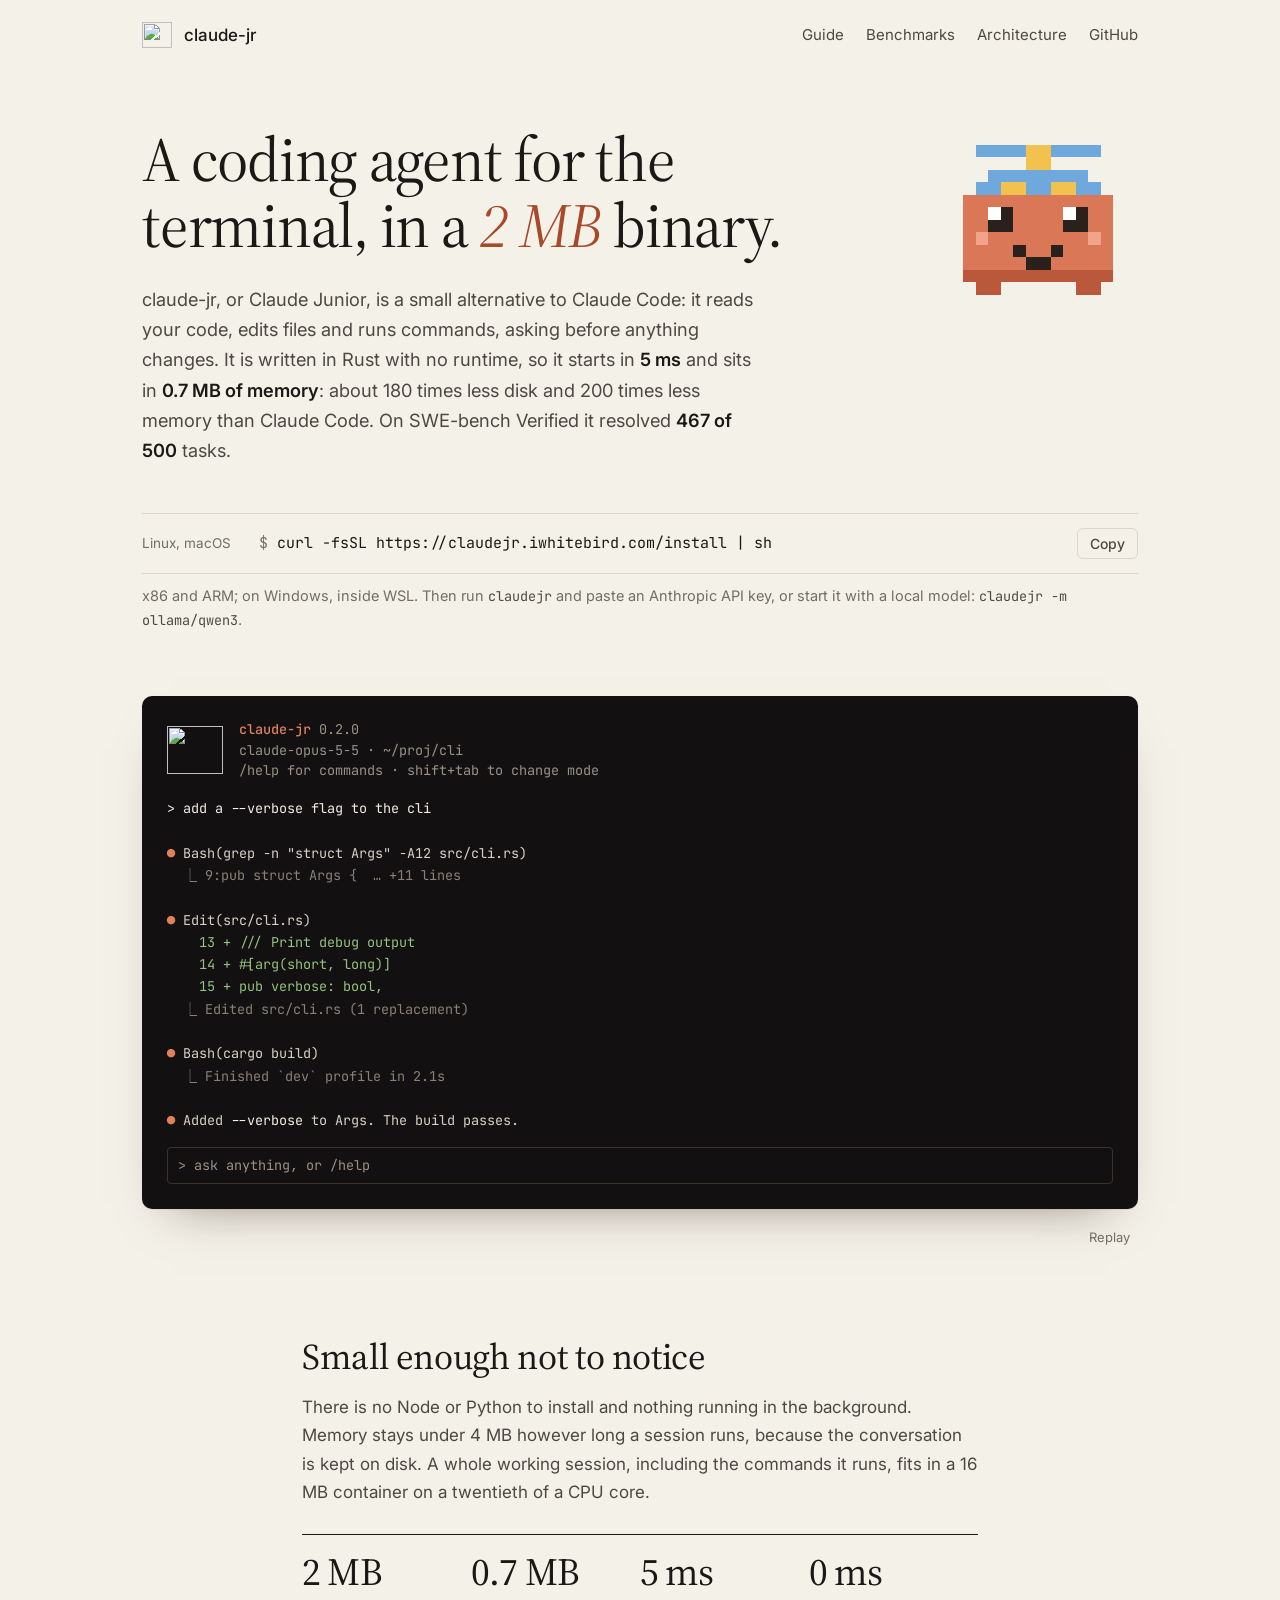
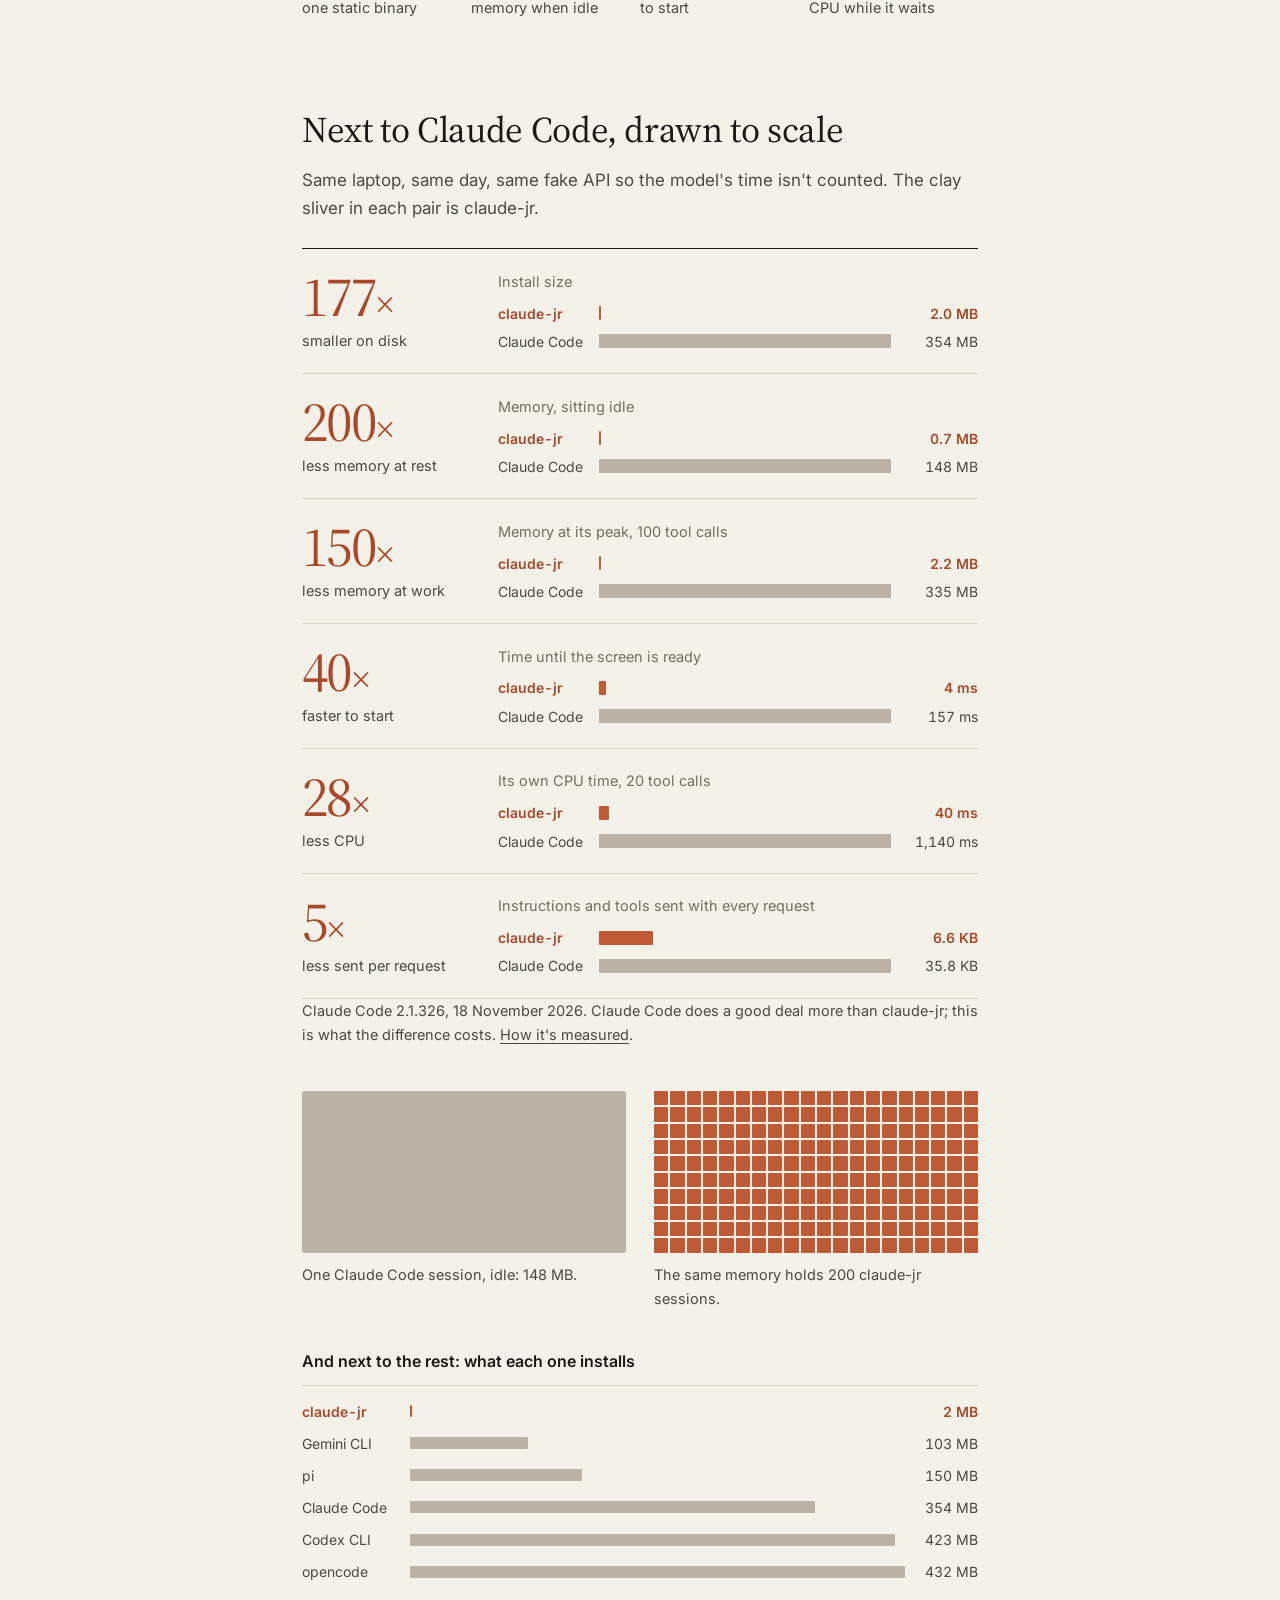
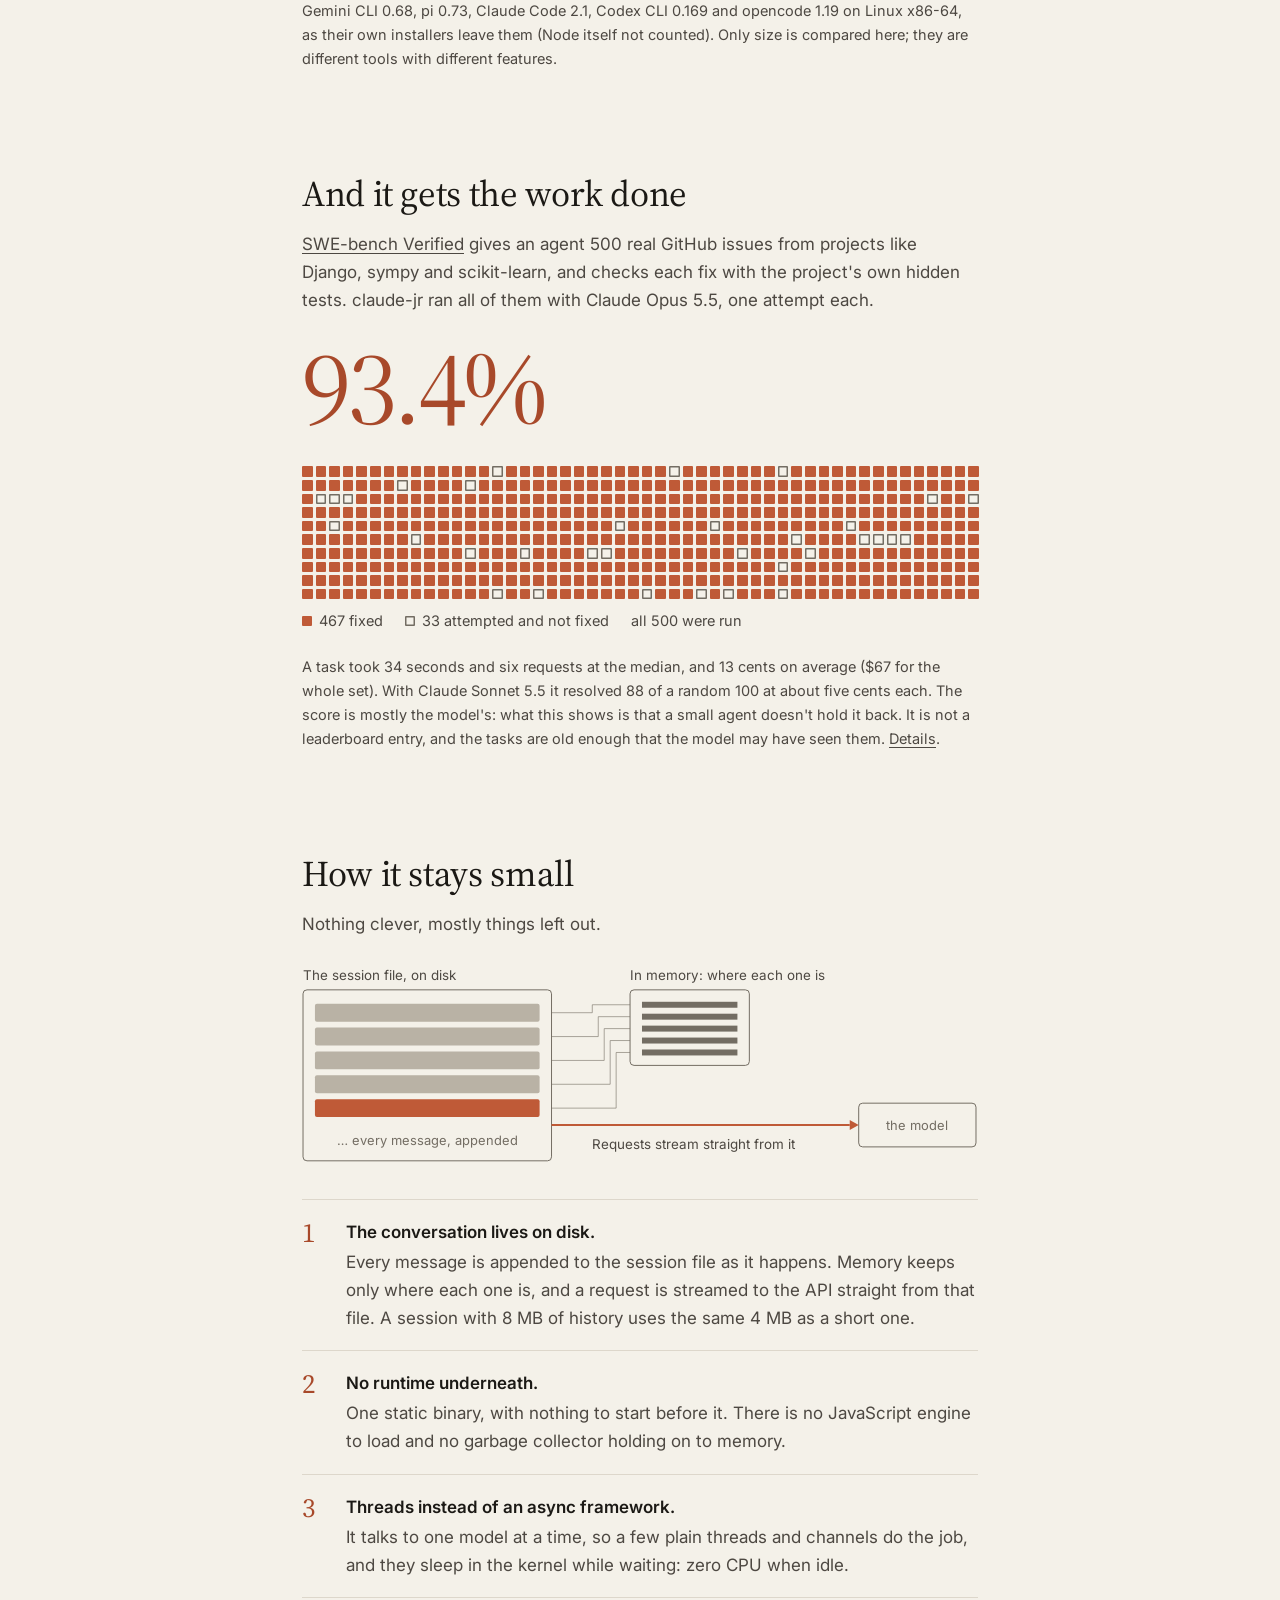
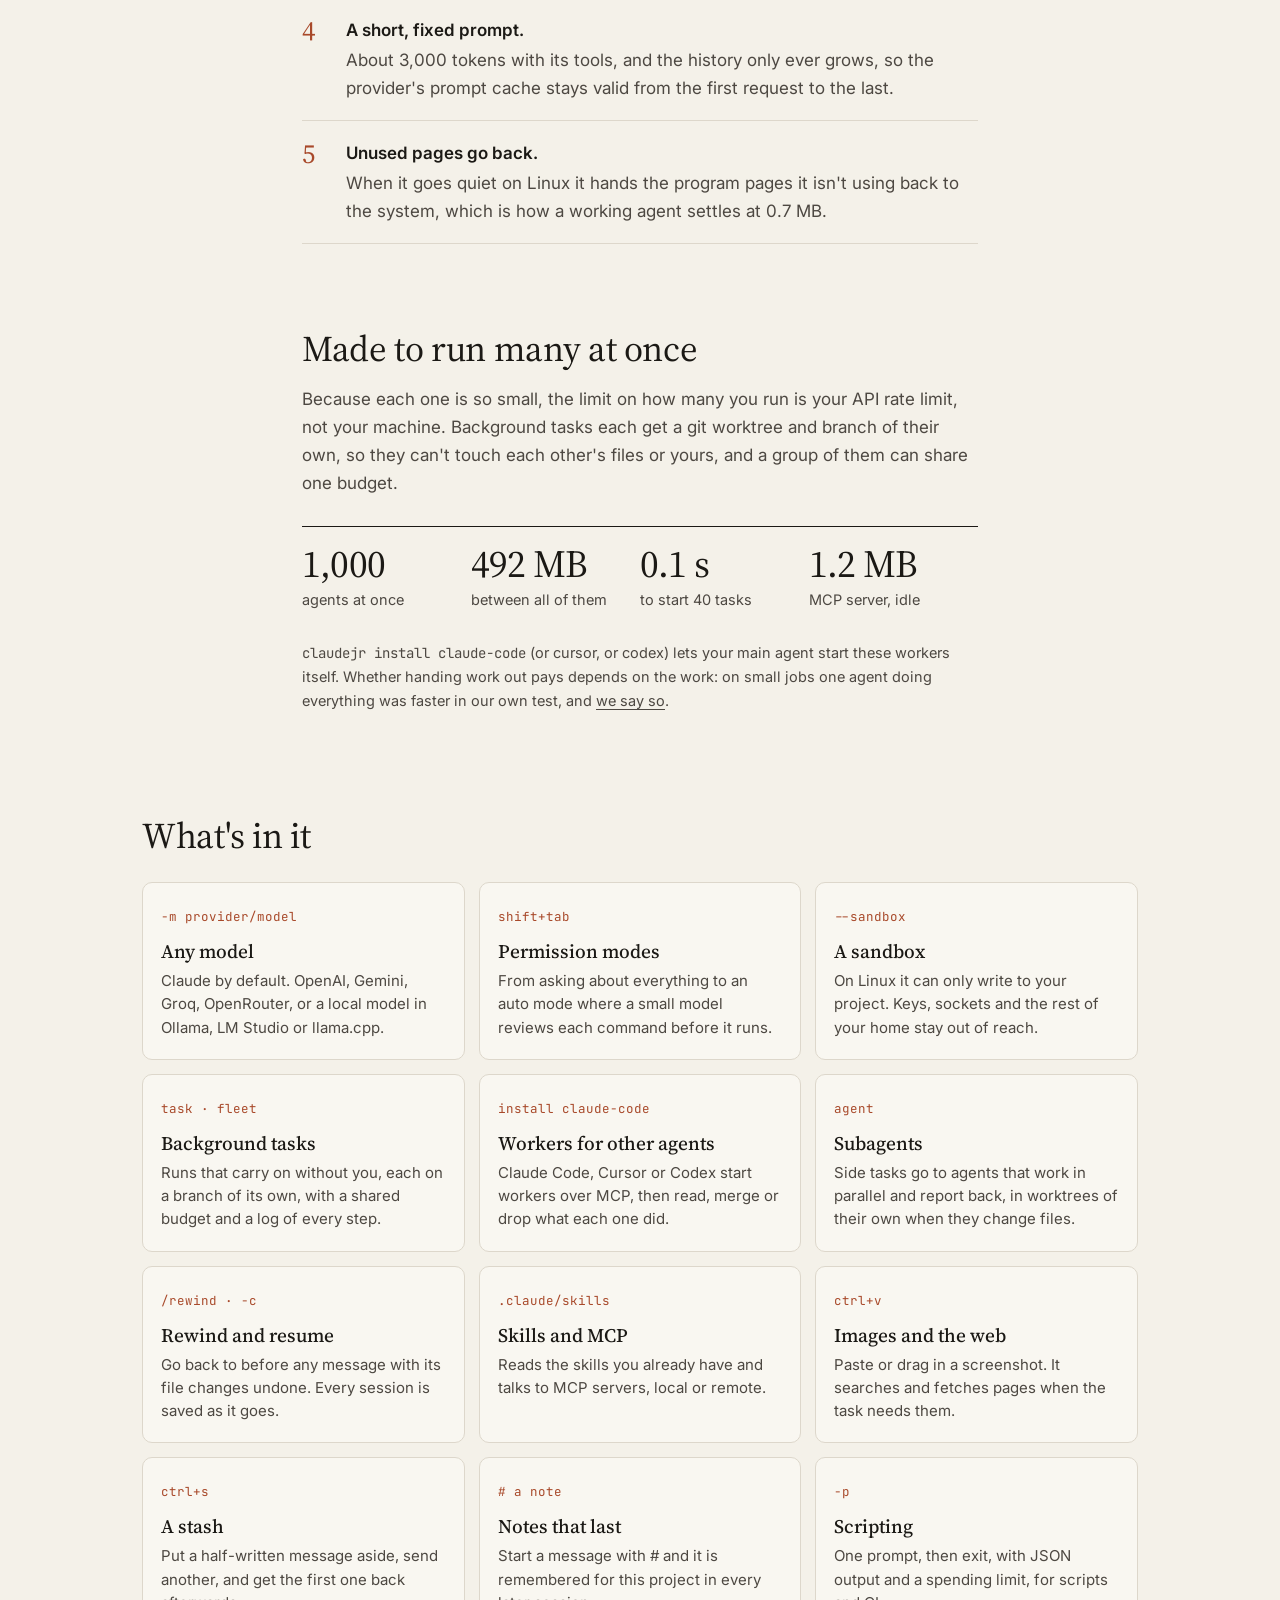
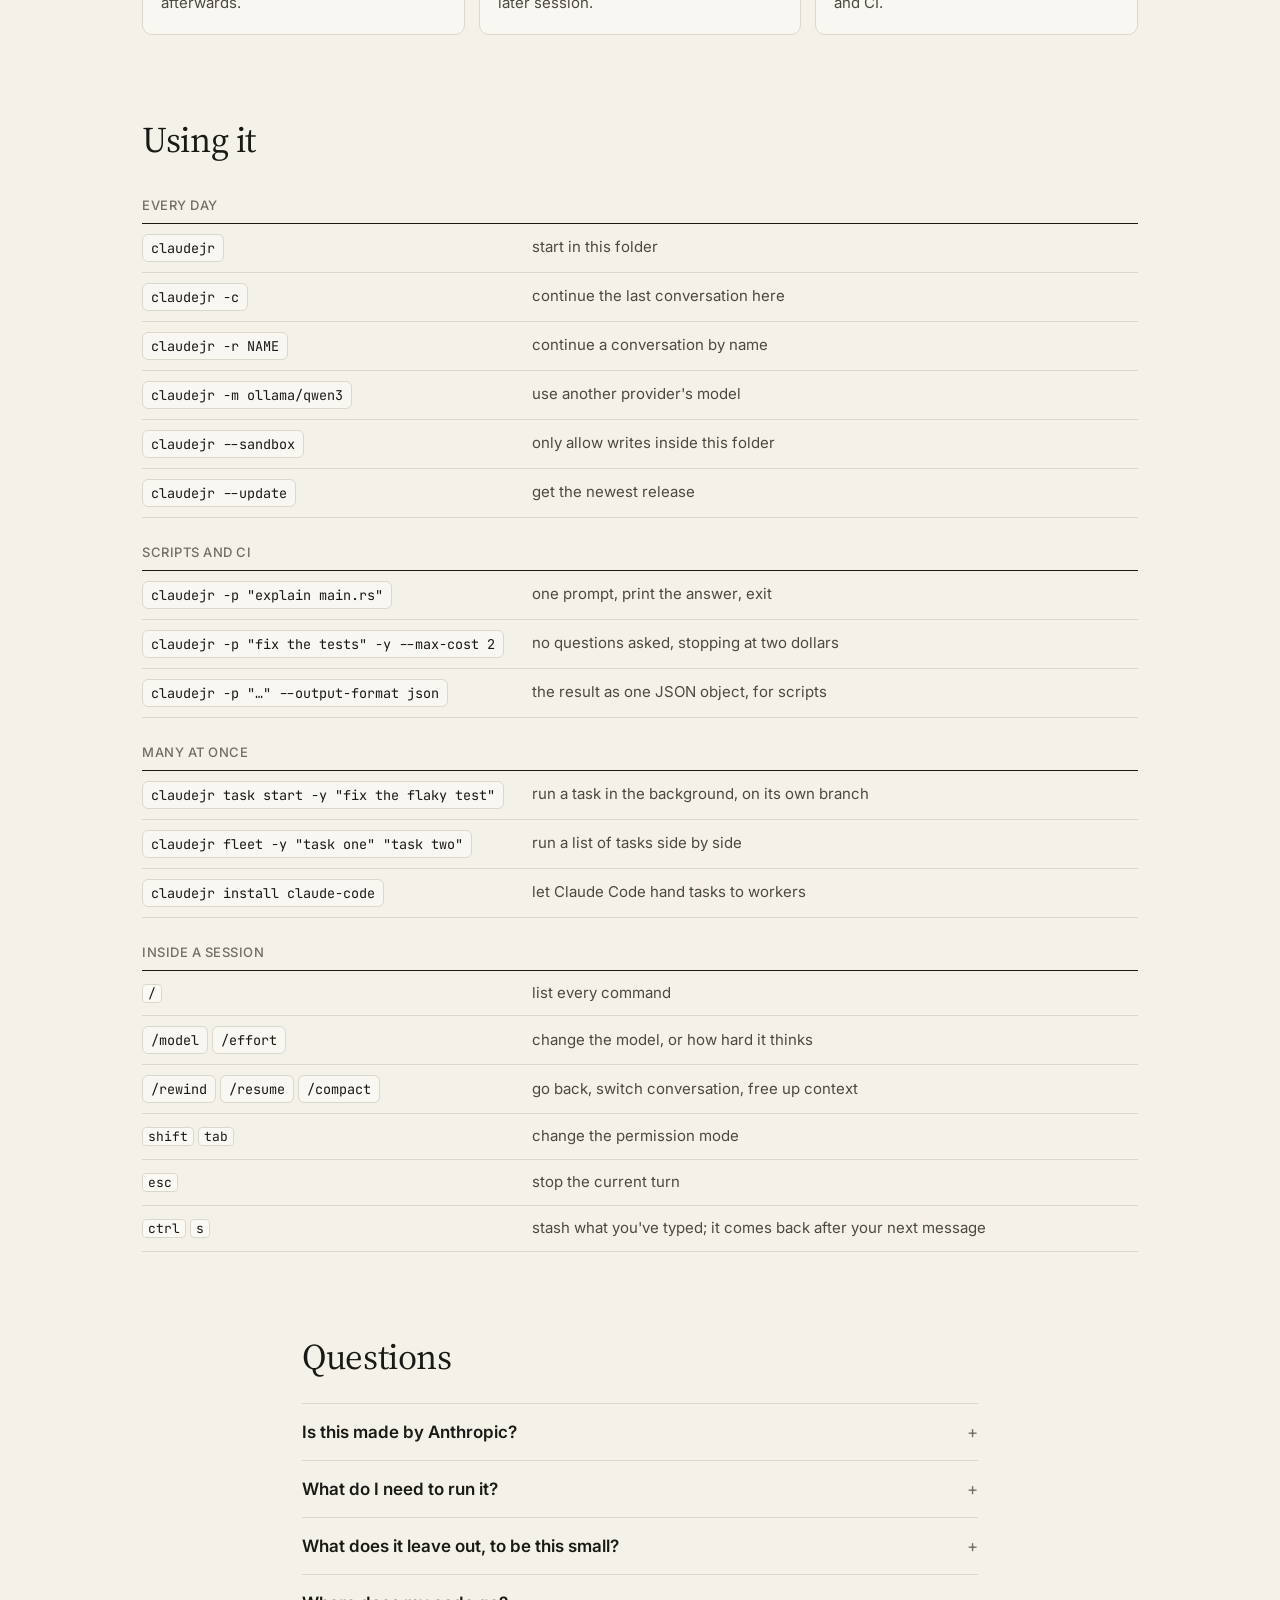
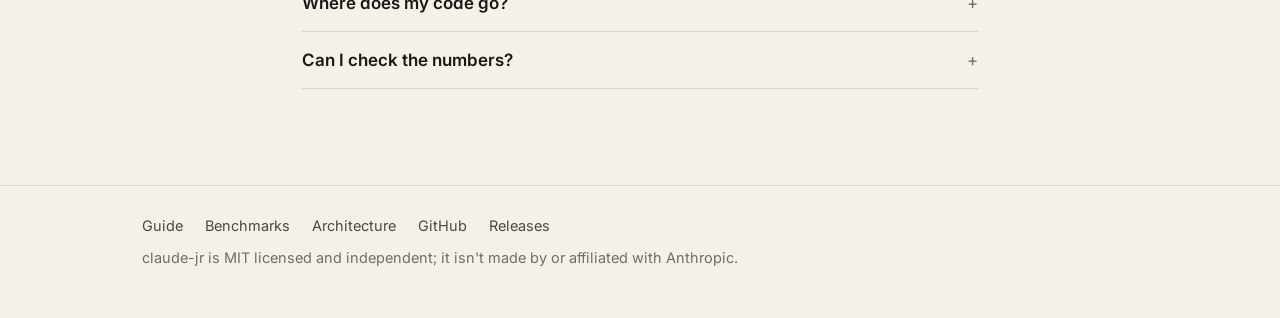
==== commit c8ec663b: "The site, checked: one top bar and footer on every page, a short architecture page docs/ARCHITECTURE" ====
--- a/site/index.html
+++ b/site/index.html
@@ -70,7 +70,7 @@
   a:hover { color: var(--clay-text); }
   :focus-visible { outline: 2px solid var(--clay); outline-offset: 2px; }
   .col { max-width: 720px; margin: 0 auto; padding-left: max(22px, env(safe-area-inset-left)); padding-right: max(22px, env(safe-area-inset-right)); }
-  .wide { max-width: 880px; }
+  .wide { max-width: 1040px; }
   button { font: inherit; color: inherit; }
 
   header.top { padding-block: 22px; }
@@ -79,7 +79,11 @@
   header.top .name { font: 500 17px var(--sans); text-decoration: none; }
   header.top nav { margin-left: auto; display: flex; gap: 22px; font-size: 15px; color: var(--ink-2); }
   header.top nav a { text-decoration: none; }
-  @media (max-width: 520px) { header.top nav .opt { display: none; } }
+  /* On a phone the links get a row of their own, under the name. */
+  @media (max-width: 560px) {
+    header.top .col { flex-wrap: wrap; row-gap: 10px; }
+    header.top nav { margin-left: 0; flex-basis: 100%; gap: 0; justify-content: space-between; }
+  }
 
   /* ---- the opening: words on the left, Junior on the right ---- */
   .intro { padding-block: 56px 8px; display: grid; grid-template-columns: 1fr auto; column-gap: 40px; align-items: start; }
@@ -328,10 +332,9 @@
     <img src="/logo.svg" alt="" width="30" height="26">
     <a class="name" href="/">claude-jr</a>
     <nav>
-      <a class="opt" href="#numbers">Numbers</a>
-      <a class="opt" href="#how">How</a>
       <a href="/guide">Guide</a>
-      <a class="opt" href="/benchmarks">Benchmarks</a>
+      <a href="/benchmarks">Benchmarks</a>
+      <a href="/architecture">Architecture</a>
       <a href="https://github.com/IWhitebird/claude-jr">GitHub</a>
     </nav>
   </div>
@@ -539,10 +542,10 @@
         your machine. Background tasks each get a git worktree and branch of their own, so they
         can't touch each other's files or yours, and a group of them can share one budget.</p>
       <div class="figures">
-        <div><b>1,000</b><span>agents working at once</span></div>
+        <div><b>1,000</b><span>agents at once</span></div>
         <div><b>492 MB</b><span>between all of them</span></div>
         <div><b>0.1 s</b><span>to start 40 tasks</span></div>
-        <div><b>1.2 MB</b><span>the MCP server, waiting</span></div>
+        <div><b>1.2 MB</b><span>MCP server, idle</span></div>
       </div>
       <p class="note"><code>claudejr install claude-code</code> (or cursor, or codex) lets your main agent start
         these workers itself. Whether handing work out pays depends on the work: on small jobs one
@@ -650,11 +653,11 @@
 </main>
 
 <footer>
-  <div class="col">
-    <a href="https://github.com/IWhitebird/claude-jr">GitHub</a>
+  <div class="col wide">
     <a href="/guide">Guide</a>
     <a href="/benchmarks">Benchmarks</a>
     <a href="/architecture">Architecture</a>
+    <a href="https://github.com/IWhitebird/claude-jr">GitHub</a>
     <a href="https://github.com/IWhitebird/claude-jr/releases/latest">Releases</a>
     <span class="last">claude-jr is MIT licensed and independent; it isn't made by or affiliated with Anthropic.</span>
   </div>
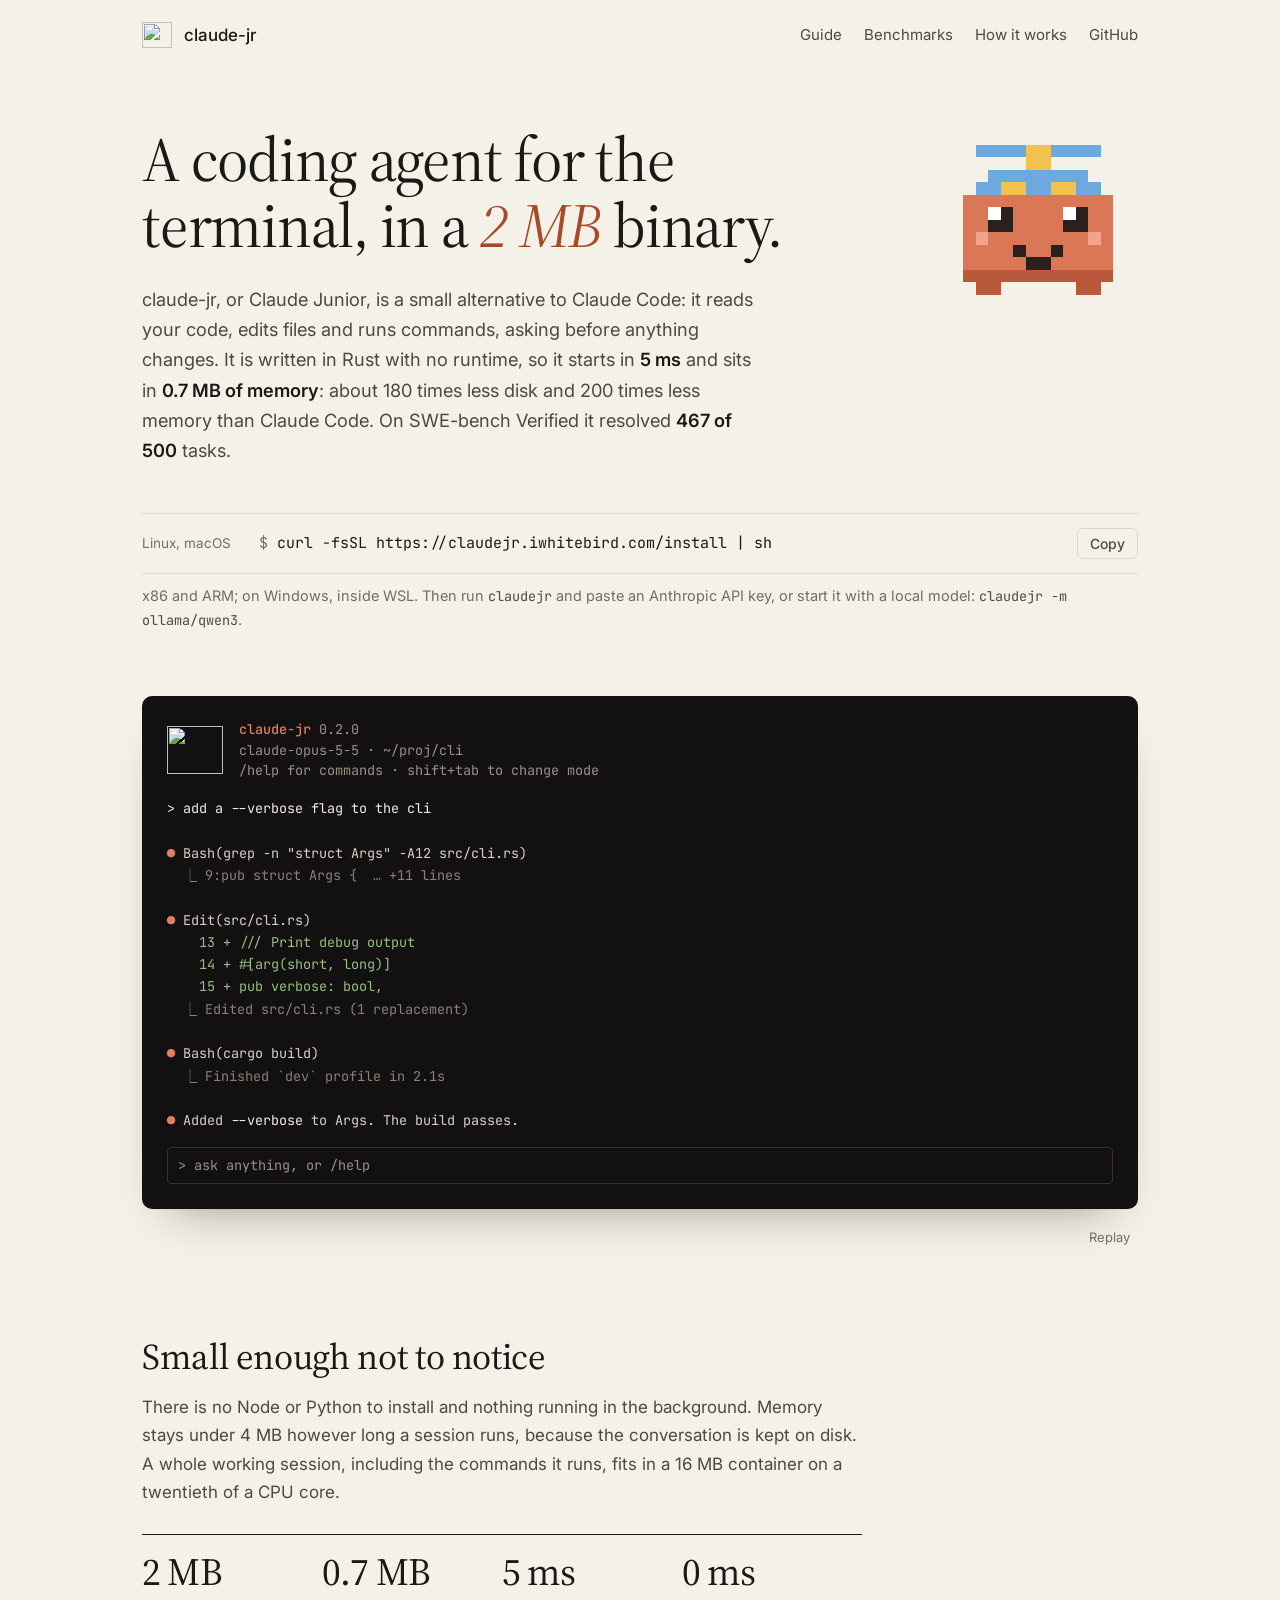
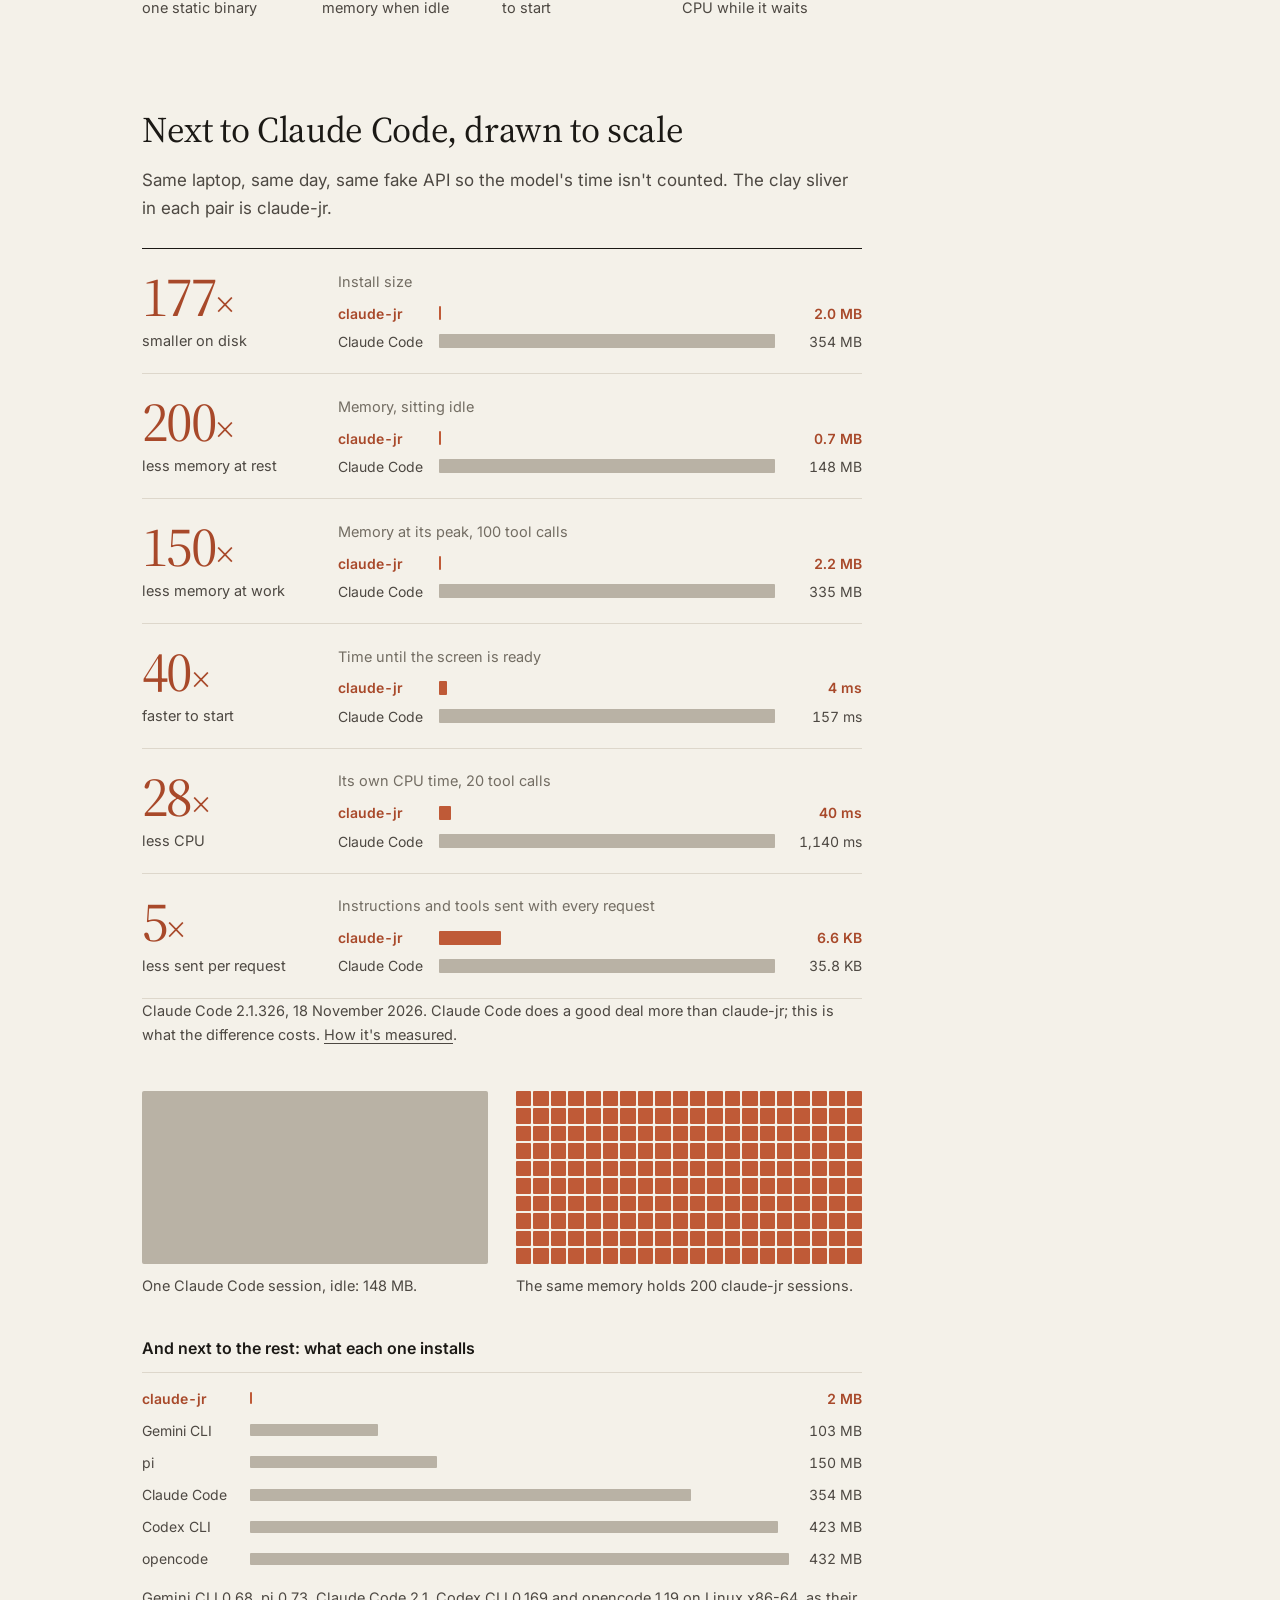
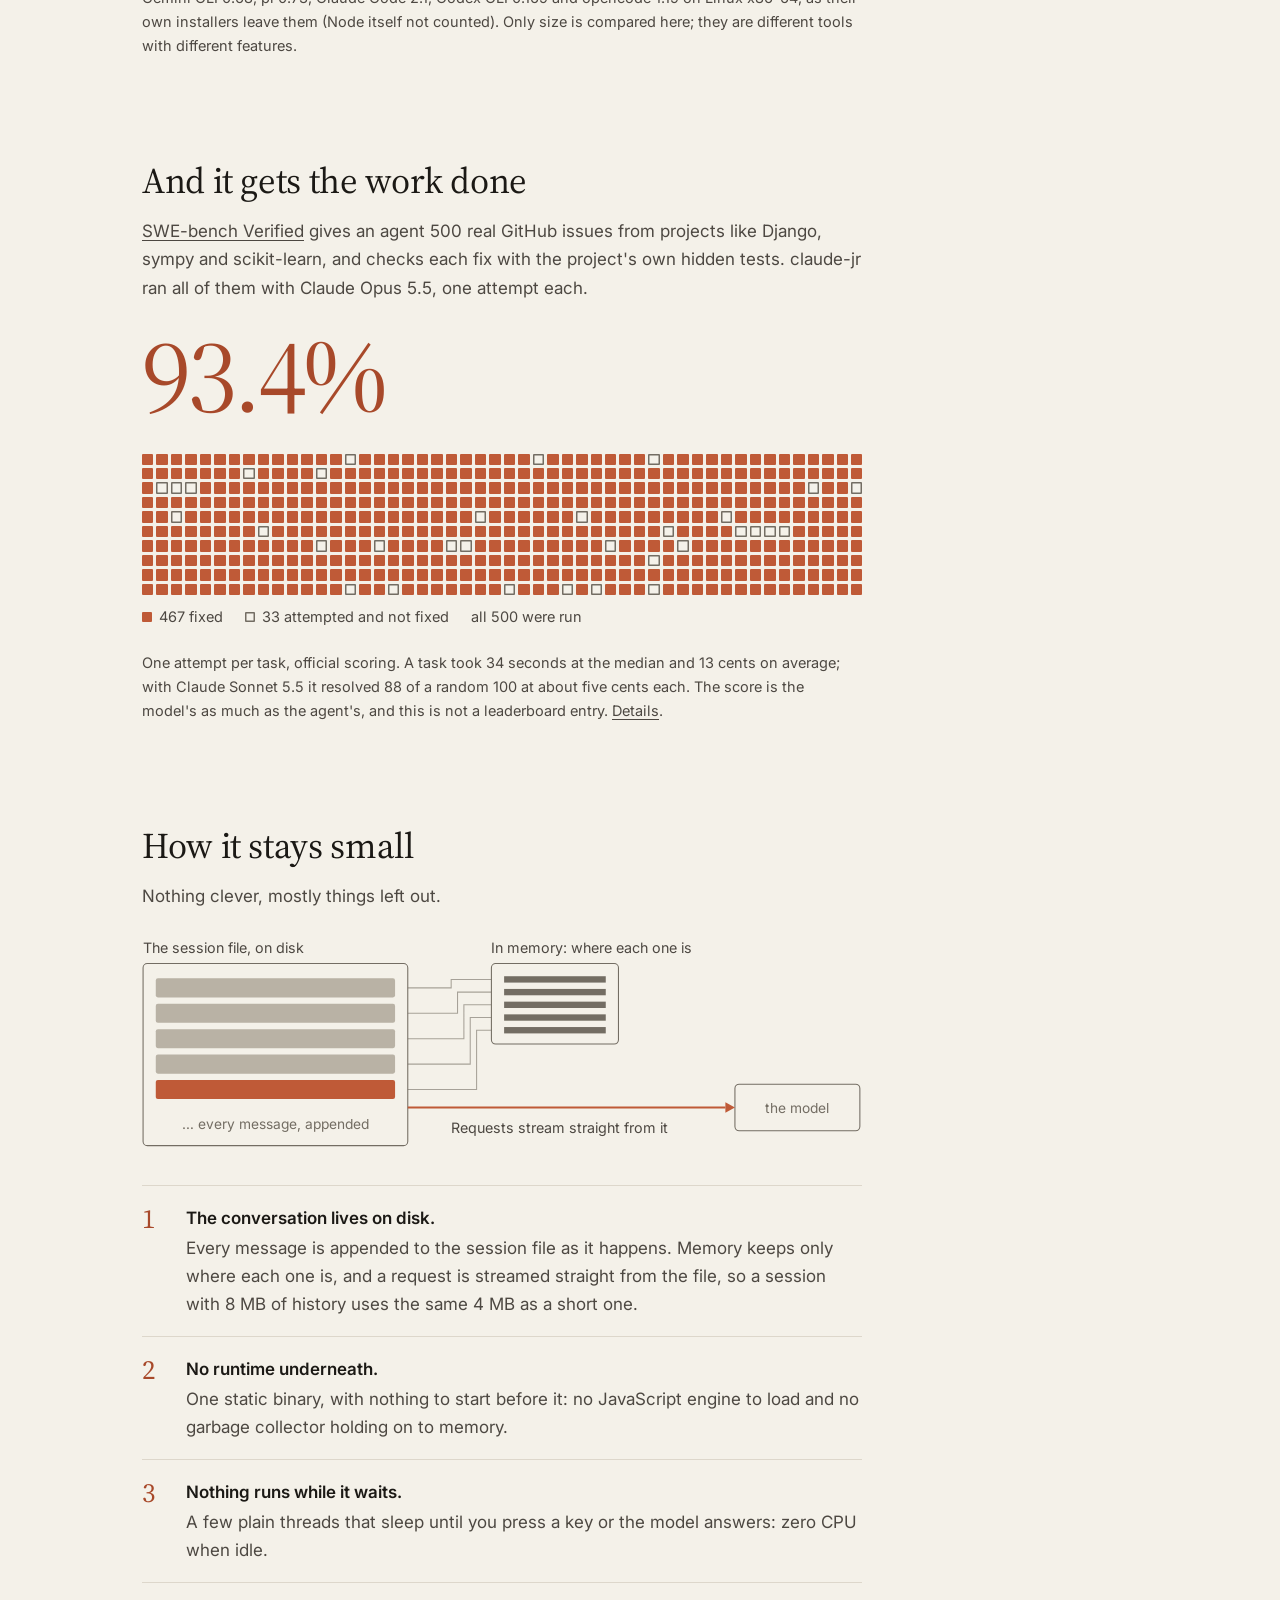
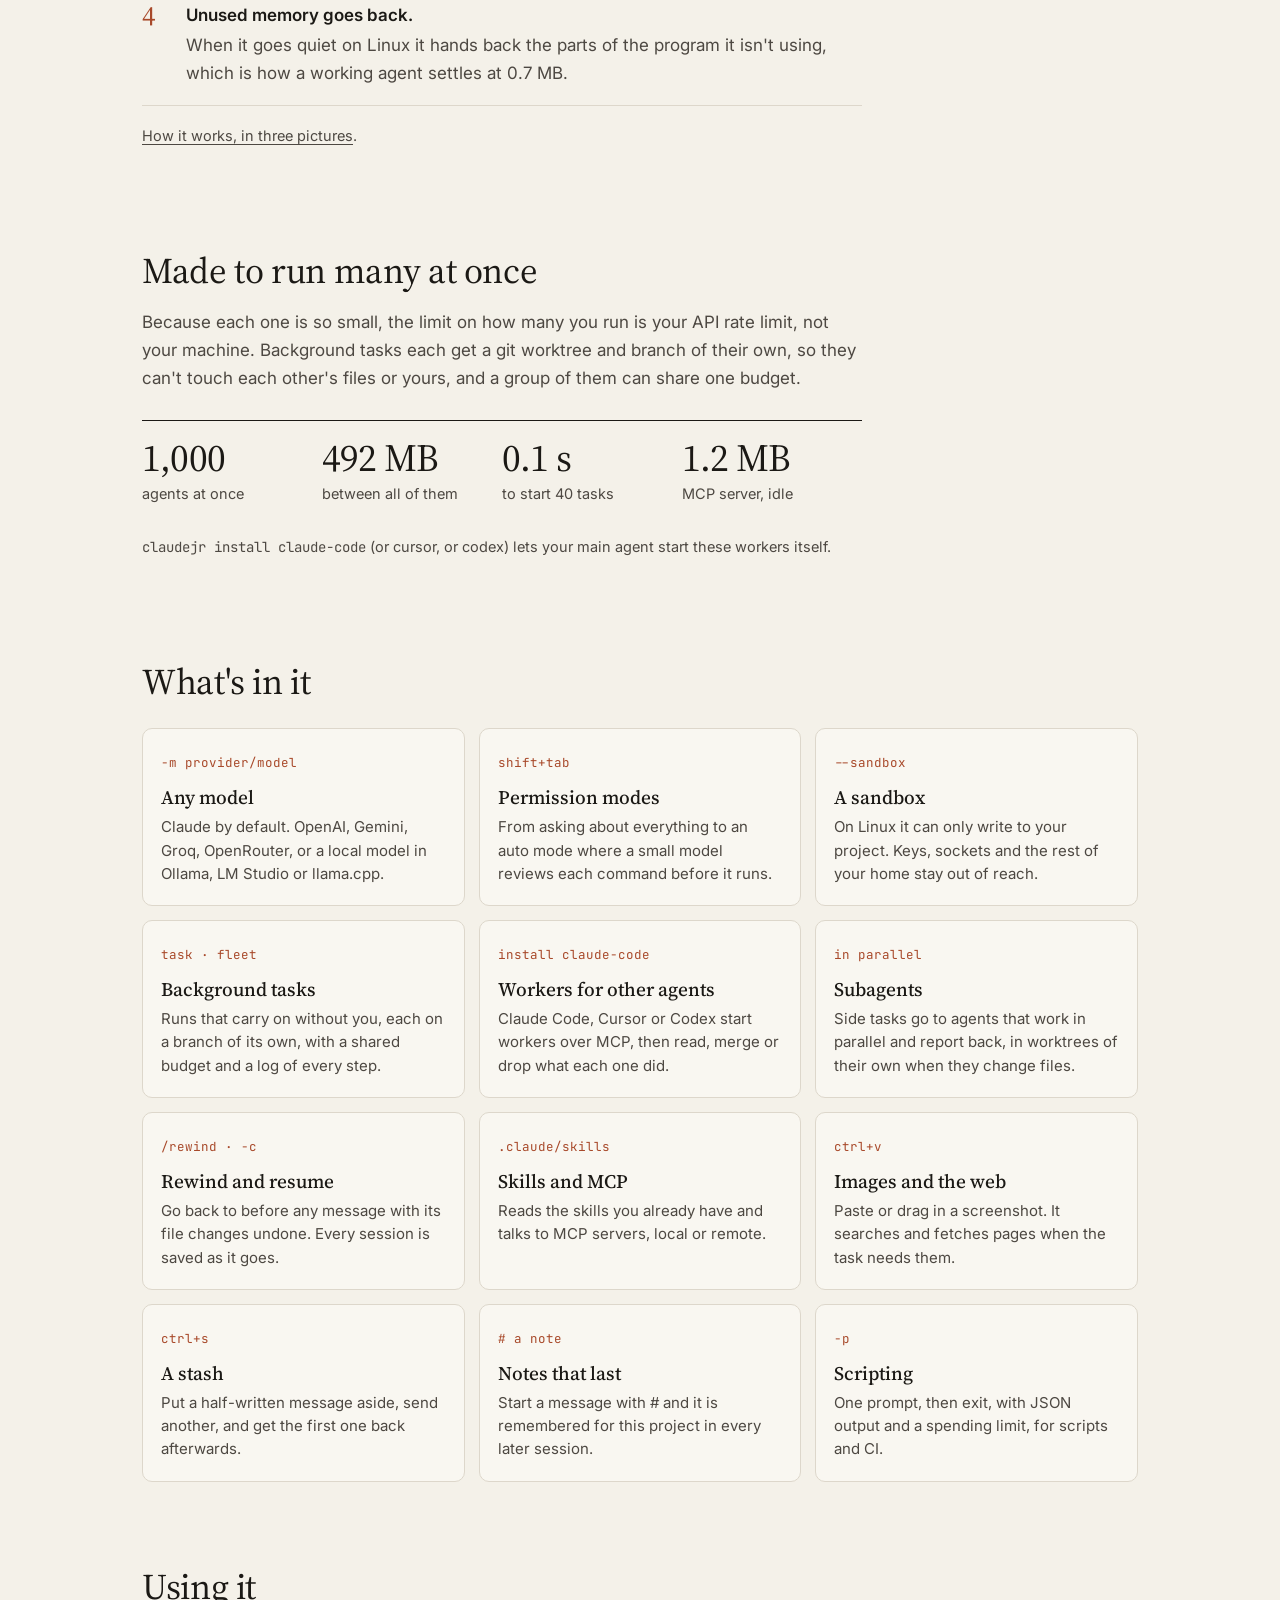
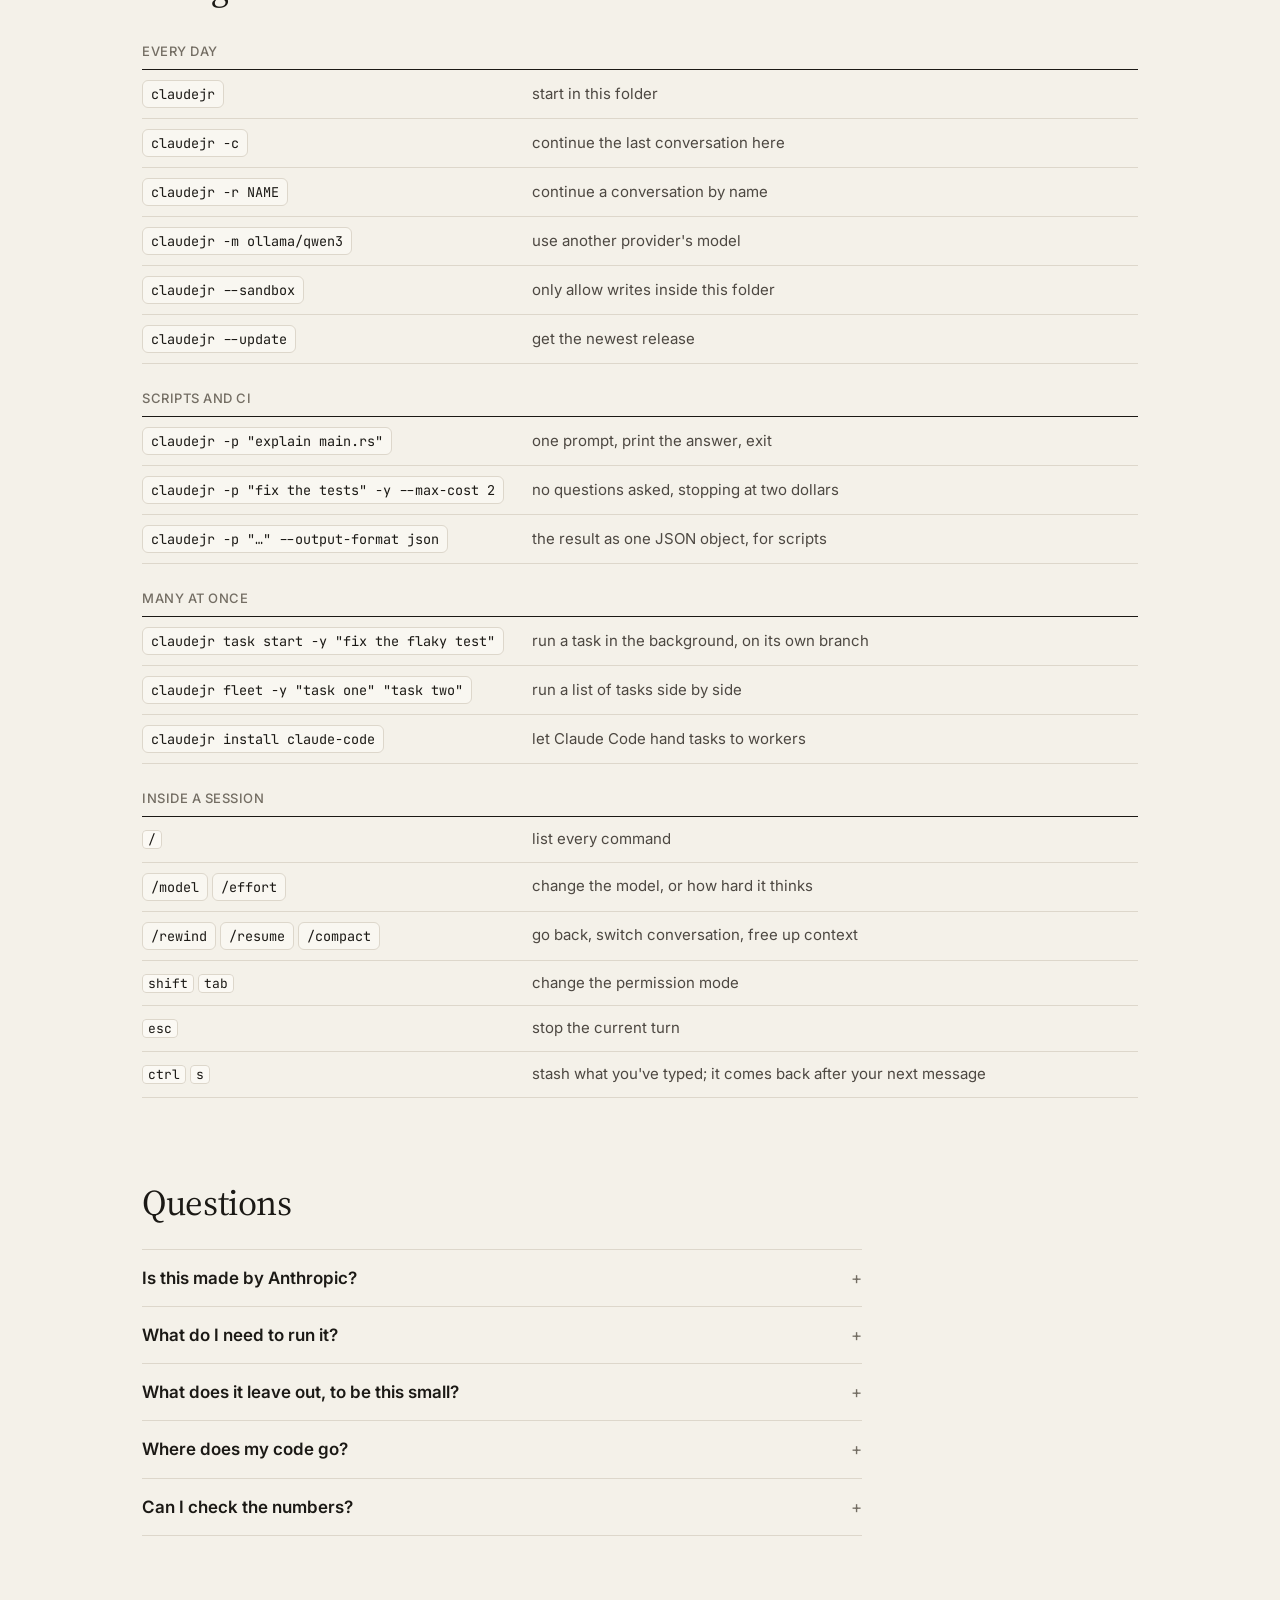
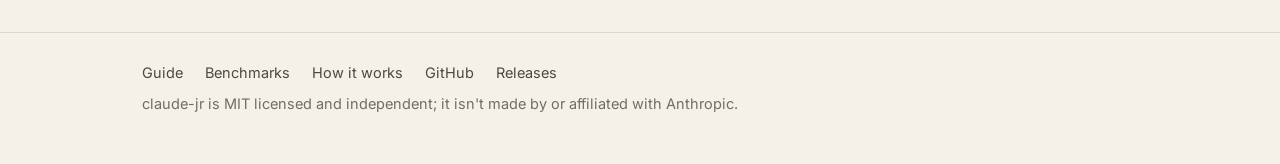
==== commit 9b32ec09: "The site shows what a visitor needs, and nothing of the workshop One rule for every public page: it " ====
--- a/site/index.html
+++ b/site/index.html
@@ -69,8 +69,10 @@
   a { color: inherit; text-decoration-thickness: 1px; text-underline-offset: 3px; }
   a:hover { color: var(--clay-text); }
   :focus-visible { outline: 2px solid var(--clay); outline-offset: 2px; }
-  .col { max-width: 720px; margin: 0 auto; padding-left: max(22px, env(safe-area-inset-left)); padding-right: max(22px, env(safe-area-inset-right)); }
-  .wide { max-width: 1040px; }
+  /* One frame for every section, so everything starts at the same left edge.
+     Sections of text keep a readable line length inside it. */
+  .col { max-width: 1040px; margin: 0 auto; padding-left: max(22px, env(safe-area-inset-left)); padding-right: max(22px, env(safe-area-inset-right)); }
+  .col:not(.wide) > * { max-width: 720px; }
   button { font: inherit; color: inherit; }
 
   header.top { padding-block: 22px; }
@@ -302,12 +304,14 @@
   .disk .line { fill: none; stroke: var(--ink-3); stroke-width: 1; opacity: .6; }
   .disk .flow { fill: none; stroke: var(--clay); stroke-width: 2; }
   .disk .head { fill: var(--clay); }
-  @media (max-width: 560px) { .disk svg { font-size: 17px; } .disk .cap { font-size: 17px; } }
+  /* Too small to read on a phone; the list under it says the same. */
+  @media (max-width: 620px) { figure.disk { display: none; } }
   ol.how { list-style: none; counter-reset: how; margin: 26px 0 0; padding: 0; border-top: 1px solid var(--rule); }
   ol.how li { counter-increment: how; display: grid; grid-template-columns: 2.6em 1fr; padding: 18px 0; border-bottom: 1px solid var(--rule); }
   ol.how li::before { content: counter(how); font: 400 1.7rem/1.1 var(--serif); color: var(--clay-text); }
   ol.how b { display: block; font-weight: 600; margin-bottom: 2px; }
   ol.how span { color: var(--ink-2); }
+  ol.how + .note { margin-top: 18px; }
 
   details { border-bottom: 1px solid var(--rule); }
   details:first-of-type { border-top: 1px solid var(--rule); margin-top: 26px; }
@@ -334,7 +338,7 @@
     <nav>
       <a href="/guide">Guide</a>
       <a href="/benchmarks">Benchmarks</a>
-      <a href="/architecture">Architecture</a>
+      <a href="/architecture">How it works</a>
       <a href="https://github.com/IWhitebird/claude-jr">GitHub</a>
     </nav>
   </div>
@@ -488,11 +492,10 @@
       <div class="dots" role="img" aria-label="500 squares, one per task: 467 filled for resolved, 33 hollow for not resolved"><i></i><i></i><i></i><i></i><i></i><i></i><i></i><i></i><i></i><i></i><i></i><i></i><i></i><i></i><i class=n></i><i></i><i></i><i></i><i></i><i></i><i></i><i></i><i></i><i></i><i></i><i></i><i></i><i class=n></i><i></i><i></i><i></i><i></i><i></i><i></i><i></i><i class=n></i><i></i><i></i><i></i><i></i><i></i><i></i><i></i><i></i><i></i><i></i><i></i><i></i><i></i><i></i><i></i><i></i><i></i><i></i><i></i><i></i><i></i><i class=n></i><i></i><i></i><i></i><i></i><i class=n></i><i></i><i></i><i></i><i></i><i></i><i></i><i></i><i></i><i></i><i></i><i></i><i></i><i></i><i></i><i></i><i></i><i></i><i></i><i></i><i></i><i></i><i></i><i></i><i></i><i></i><i></i><i></i><i></i><i></i><i></i><i></i><i></i><i></i><i></i><i></i><i></i><i></i><i></i><i class=n></i><i class=n></i><i class=n></i><i></i><i></i><i></i><i></i><i></i><i></i><i></i><i></i><i></i><i></i><i></i><i></i><i></i><i></i><i></i><i></i><i></i><i></i><i></i><i></i><i></i><i></i><i></i><i></i><i></i><i></i><i></i><i></i><i></i><i></i><i></i><i></i><i></i><i></i><i></i><i></i><i></i><i></i><i></i><i></i><i></i><i></i><i class=n></i><i></i><i></i><i class=n></i><i></i><i></i><i></i><i></i><i></i><i></i><i></i><i></i><i></i><i></i><i></i><i></i><i></i><i></i><i></i><i></i><i></i><i></i><i></i><i></i><i></i><i></i><i></i><i></i><i></i><i></i><i></i><i></i><i></i><i></i><i></i><i></i><i></i><i></i><i></i><i></i><i></i><i></i><i></i><i></i><i></i><i></i><i></i><i></i><i></i><i></i><i></i><i></i><i></i><i></i><i></i><i></i><i class=n></i><i></i><i></i><i></i><i></i><i></i><i></i><i></i><i></i><i></i><i></i><i></i><i></i><i></i><i></i><i></i><i></i><i></i><i></i><i></i><i></i><i class=n></i><i></i><i></i><i></i><i></i><i></i><i></i><i class=n></i><i></i><i></i><i></i><i></i><i></i><i></i><i></i><i></i><i></i><i class=n></i><i></i><i></i><i></i><i></i><i></i><i></i><i></i><i></i><i></i><i></i><i></i><i></i><i></i><i></i><i></i><i></i><i></i><i class=n></i><i></i><i></i><i></i><i></i><i></i><i></i><i></i><i></i><i></i><i></i><i></i><i></i><i></i><i></i><i></i><i></i><i></i><i></i><i></i><i></i><i></i><i></i><i></i><i></i><i></i><i></i><i></i><i class=n></i><i></i><i></i><i></i><i></i><i class=n></i><i class=n></i><i class=n></i><i class=n></i><i></i><i></i><i></i><i></i><i></i><i></i><i></i><i></i><i></i><i></i><i></i><i></i><i></i><i></i><i></i><i></i><i></i><i class=n></i><i></i><i></i><i></i><i class=n></i><i></i><i></i><i></i><i></i><i class=n></i><i class=n></i><i></i><i></i><i></i><i></i><i></i><i></i><i></i><i></i><i></i><i class=n></i><i></i><i></i><i></i><i></i><i class=n></i><i></i><i></i><i></i><i></i><i></i><i></i><i></i><i></i><i></i><i></i><i></i><i></i><i></i><i></i><i></i><i></i><i></i><i></i><i></i><i></i><i></i><i></i><i></i><i></i><i></i><i></i><i></i><i></i><i></i><i></i><i></i><i></i><i></i><i></i><i></i><i></i><i></i><i></i><i></i><i></i><i></i><i></i><i></i><i></i><i></i><i></i><i></i><i class=n></i><i></i><i></i><i></i><i></i><i></i><i></i><i></i><i></i><i></i><i></i><i></i><i></i><i></i><i></i><i></i><i></i><i></i><i></i><i></i><i></i><i></i><i></i><i></i><i></i><i></i><i></i><i></i><i></i><i></i><i></i><i></i><i></i><i></i><i></i><i></i><i></i><i></i><i></i><i></i><i></i><i></i><i></i><i></i><i></i><i></i><i></i><i></i><i></i><i></i><i></i><i></i><i></i><i></i><i></i><i></i><i></i><i></i><i></i><i></i><i></i><i></i><i></i><i></i><i></i><i></i><i></i><i></i><i></i><i></i><i></i><i></i><i></i><i></i><i></i><i></i><i></i><i></i><i></i><i class=n></i><i></i><i></i><i class=n></i><i></i><i></i><i></i><i></i><i></i><i></i><i></i><i class=n></i><i></i><i></i><i></i><i class=n></i><i></i><i class=n></i><i></i><i></i><i></i><i class=n></i><i></i><i></i><i></i><i></i><i></i><i></i><i></i><i></i><i></i><i></i><i></i><i></i><i></i><i></i></div>
       <div class="legend"><span><i></i>467 fixed</span><span><i class="n"></i>33 attempted and not fixed</span><span>all 500 were run</span></div>
 
-      <p class="note">A task took 34 seconds and six requests at the median, and 13 cents on average
-        ($67 for the whole set). With Claude Sonnet 5.5 it resolved 88 of a random 100 at about five
-        cents each. The score is mostly the model's: what this shows is that a small agent doesn't
-        hold it back. It is not a leaderboard entry, and the tasks are old enough that the model may
-        have seen them. <a href="/benchmarks#swe-bench-verified">Details</a>.</p>
+      <p class="note">One attempt per task, official scoring. A task took 34 seconds at the median and
+        13 cents on average; with Claude Sonnet 5.5 it resolved 88 of a random 100 at about five
+        cents each. The score is the model's as much as the agent's, and this is not a leaderboard
+        entry. <a href="/benchmarks#swe-bench-verified">Details</a>.</p>
     </div>
   </section>
 
@@ -526,12 +529,12 @@
         </svg>
       </figure>
       <ol class="how">
-        <li><div><b>The conversation lives on disk.</b><span>Every message is appended to the session file as it happens. Memory keeps only where each one is, and a request is streamed to the API straight from that file. A session with 8 MB of history uses the same 4 MB as a short one.</span></div></li>
-        <li><div><b>No runtime underneath.</b><span>One static binary, with nothing to start before it. There is no JavaScript engine to load and no garbage collector holding on to memory.</span></div></li>
-        <li><div><b>Threads instead of an async framework.</b><span>It talks to one model at a time, so a few plain threads and channels do the job, and they sleep in the kernel while waiting: zero CPU when idle.</span></div></li>
-        <li><div><b>A short, fixed prompt.</b><span>About 3,000 tokens with its tools, and the history only ever grows, so the provider's prompt cache stays valid from the first request to the last.</span></div></li>
-        <li><div><b>Unused pages go back.</b><span>When it goes quiet on Linux it hands the program pages it isn't using back to the system, which is how a working agent settles at 0.7 MB.</span></div></li>
+        <li><div><b>The conversation lives on disk.</b><span>Every message is appended to the session file as it happens. Memory keeps only where each one is, and a request is streamed straight from the file, so a session with 8 MB of history uses the same 4 MB as a short one.</span></div></li>
+        <li><div><b>No runtime underneath.</b><span>One static binary, with nothing to start before it: no JavaScript engine to load and no garbage collector holding on to memory.</span></div></li>
+        <li><div><b>Nothing runs while it waits.</b><span>A few plain threads that sleep until you press a key or the model answers: zero CPU when idle.</span></div></li>
+        <li><div><b>Unused memory goes back.</b><span>When it goes quiet on Linux it hands back the parts of the program it isn't using, which is how a working agent settles at 0.7 MB.</span></div></li>
       </ol>
+      <p class="note"><a href="/architecture">How it works, in three pictures</a>.</p>
     </div>
   </section>
 
@@ -548,9 +551,7 @@
         <div><b>1.2 MB</b><span>MCP server, idle</span></div>
       </div>
       <p class="note"><code>claudejr install claude-code</code> (or cursor, or codex) lets your main agent start
-        these workers itself. Whether handing work out pays depends on the work: on small jobs one
-        agent doing everything was faster in our own test, and
-        <a href="/benchmarks#handing-work-out-when-it-pays">we say so</a>.</p>
+        these workers itself.</p>
     </div>
   </section>
 
@@ -563,7 +564,7 @@
         <li class="card"><code class="tag">--sandbox</code><h3>A sandbox</h3><p>On Linux it can only write to your project. Keys, sockets and the rest of your home stay out of reach.</p></li>
         <li class="card"><code class="tag">task · fleet</code><h3>Background tasks</h3><p>Runs that carry on without you, each on a branch of its own, with a shared budget and a log of every step.</p></li>
         <li class="card"><code class="tag">install claude-code</code><h3>Workers for other agents</h3><p>Claude Code, Cursor or Codex start workers over MCP, then read, merge or drop what each one did.</p></li>
-        <li class="card"><code class="tag">agent</code><h3>Subagents</h3><p>Side tasks go to agents that work in parallel and report back, in worktrees of their own when they change files.</p></li>
+        <li class="card"><code class="tag">in parallel</code><h3>Subagents</h3><p>Side tasks go to agents that work in parallel and report back, in worktrees of their own when they change files.</p></li>
         <li class="card"><code class="tag">/rewind · -c</code><h3>Rewind and resume</h3><p>Go back to before any message with its file changes undone. Every session is saved as it goes.</p></li>
         <li class="card"><code class="tag">.claude/skills</code><h3>Skills and MCP</h3><p>Reads the skills you already have and talks to MCP servers, local or remote.</p></li>
         <li class="card"><code class="tag">ctrl+v</code><h3>Images and the web</h3><p>Paste or drag in a screenshot. It searches and fetches pages when the task needs them.</p></li>
@@ -646,7 +647,7 @@
           <a href="https://github.com/IWhitebird/claude-jr/tree/main/bench">bench folder</a>, most of them
           runnable without an API key, and
           <a href="/benchmarks">the benchmarks page</a>
-          says how each was measured, including the ones that didn't go our way.</p>
+          says how each was measured.</p>
       </details>
     </div>
   </section>
@@ -656,7 +657,7 @@
   <div class="col wide">
     <a href="/guide">Guide</a>
     <a href="/benchmarks">Benchmarks</a>
-    <a href="/architecture">Architecture</a>
+    <a href="/architecture">How it works</a>
     <a href="https://github.com/IWhitebird/claude-jr">GitHub</a>
     <a href="https://github.com/IWhitebird/claude-jr/releases/latest">Releases</a>
     <span class="last">claude-jr is MIT licensed and independent; it isn't made by or affiliated with Anthropic.</span>
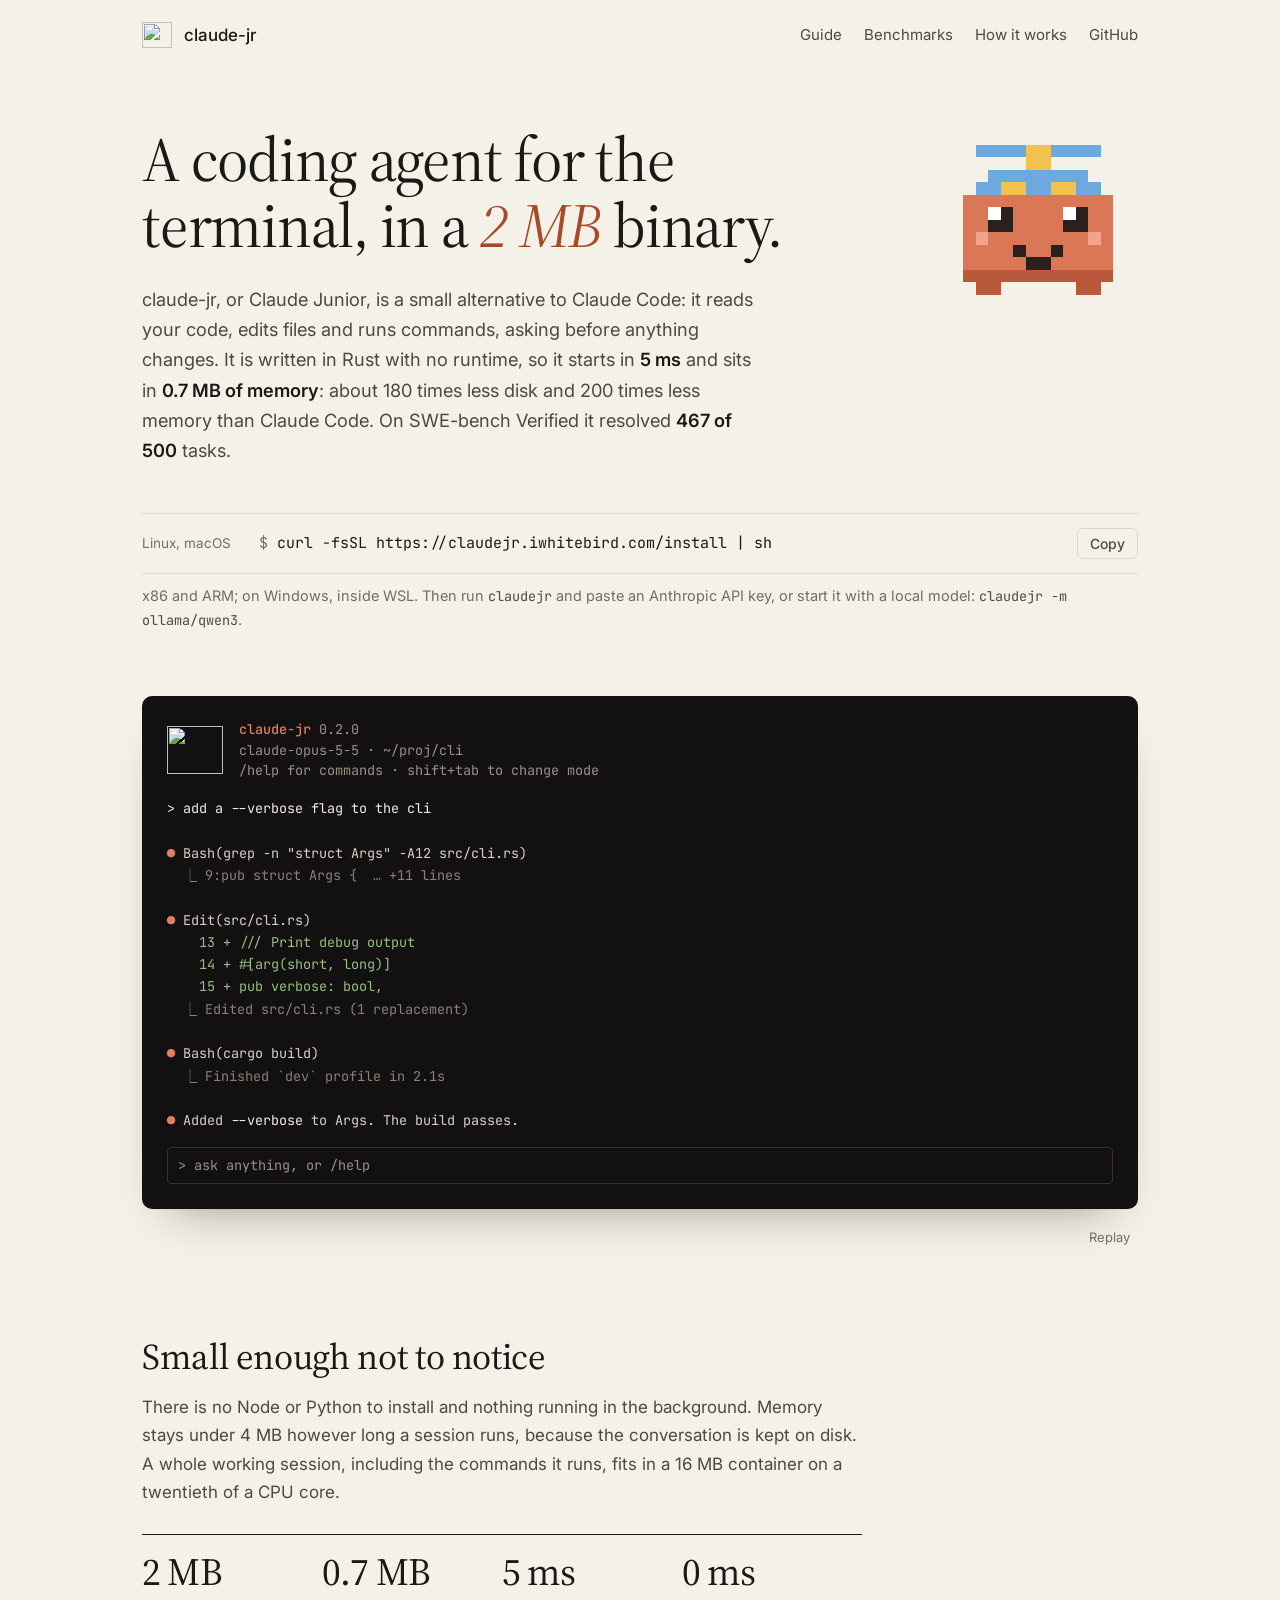
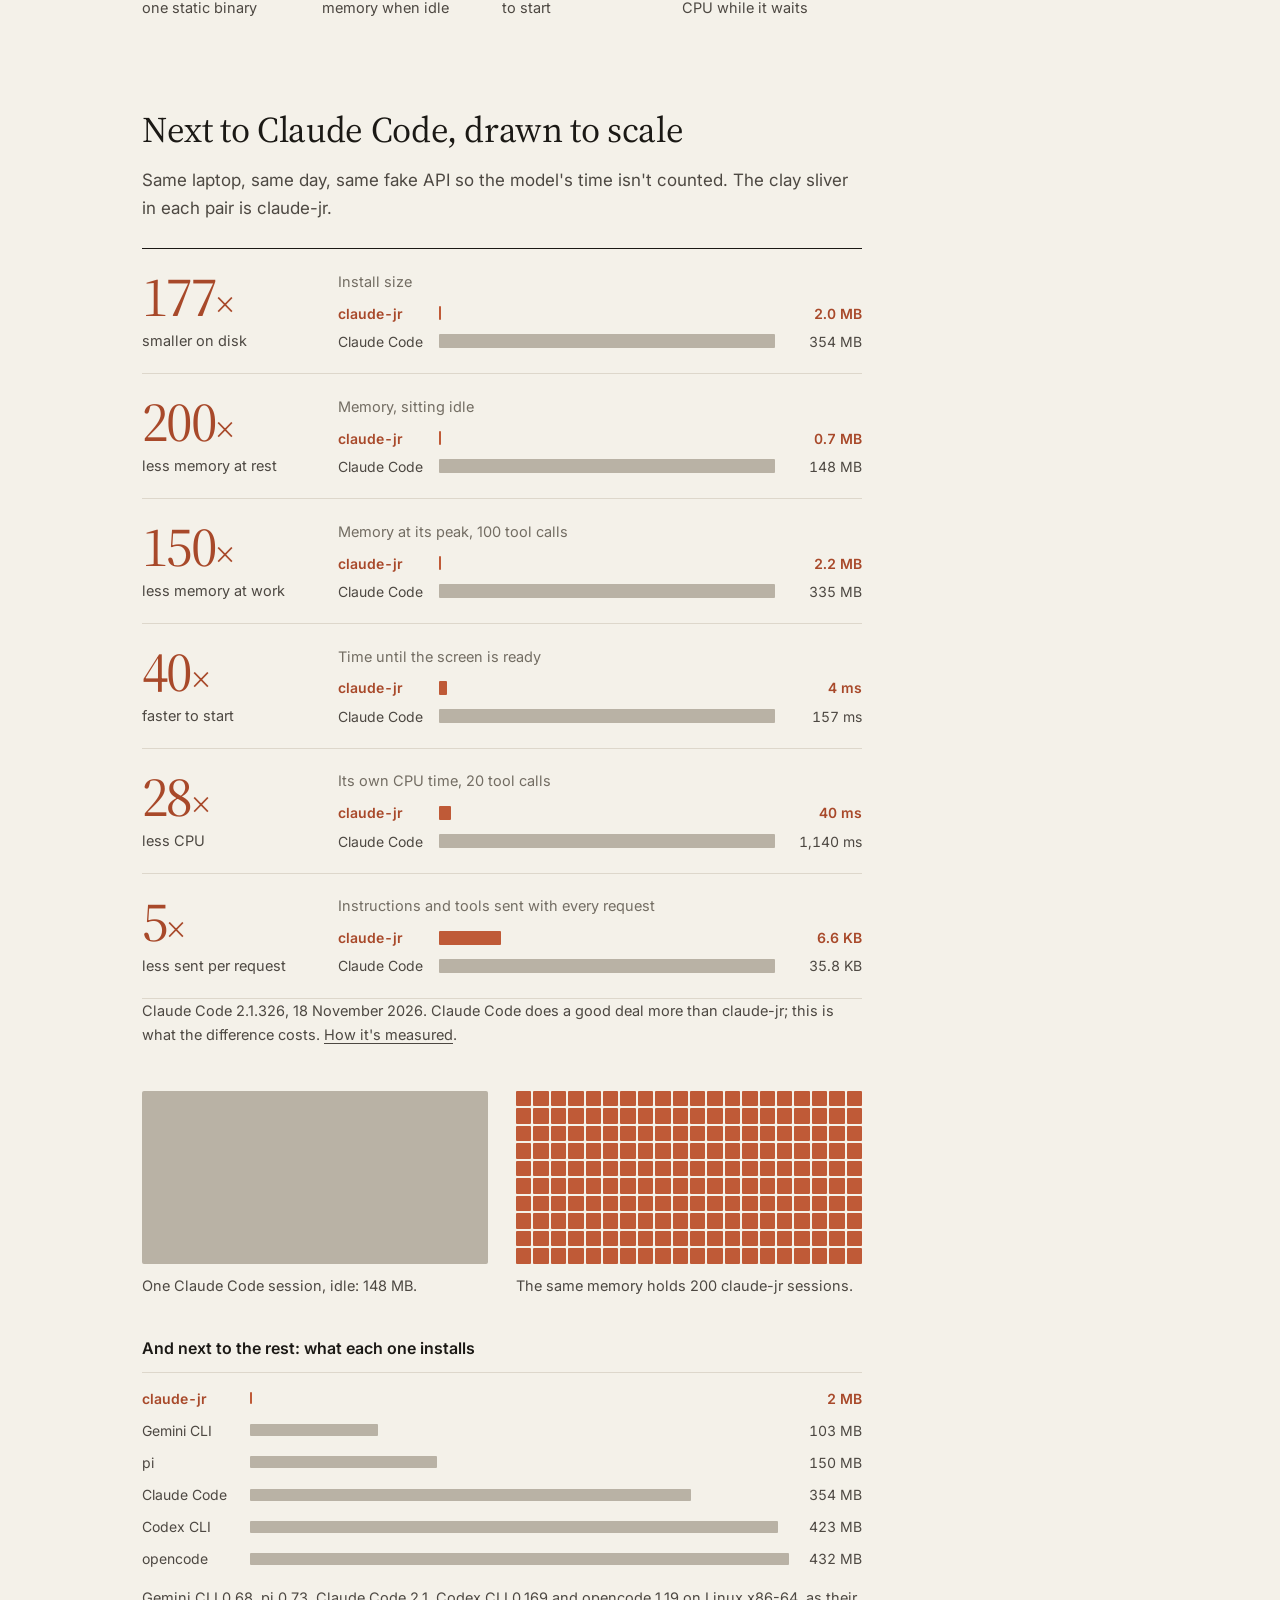
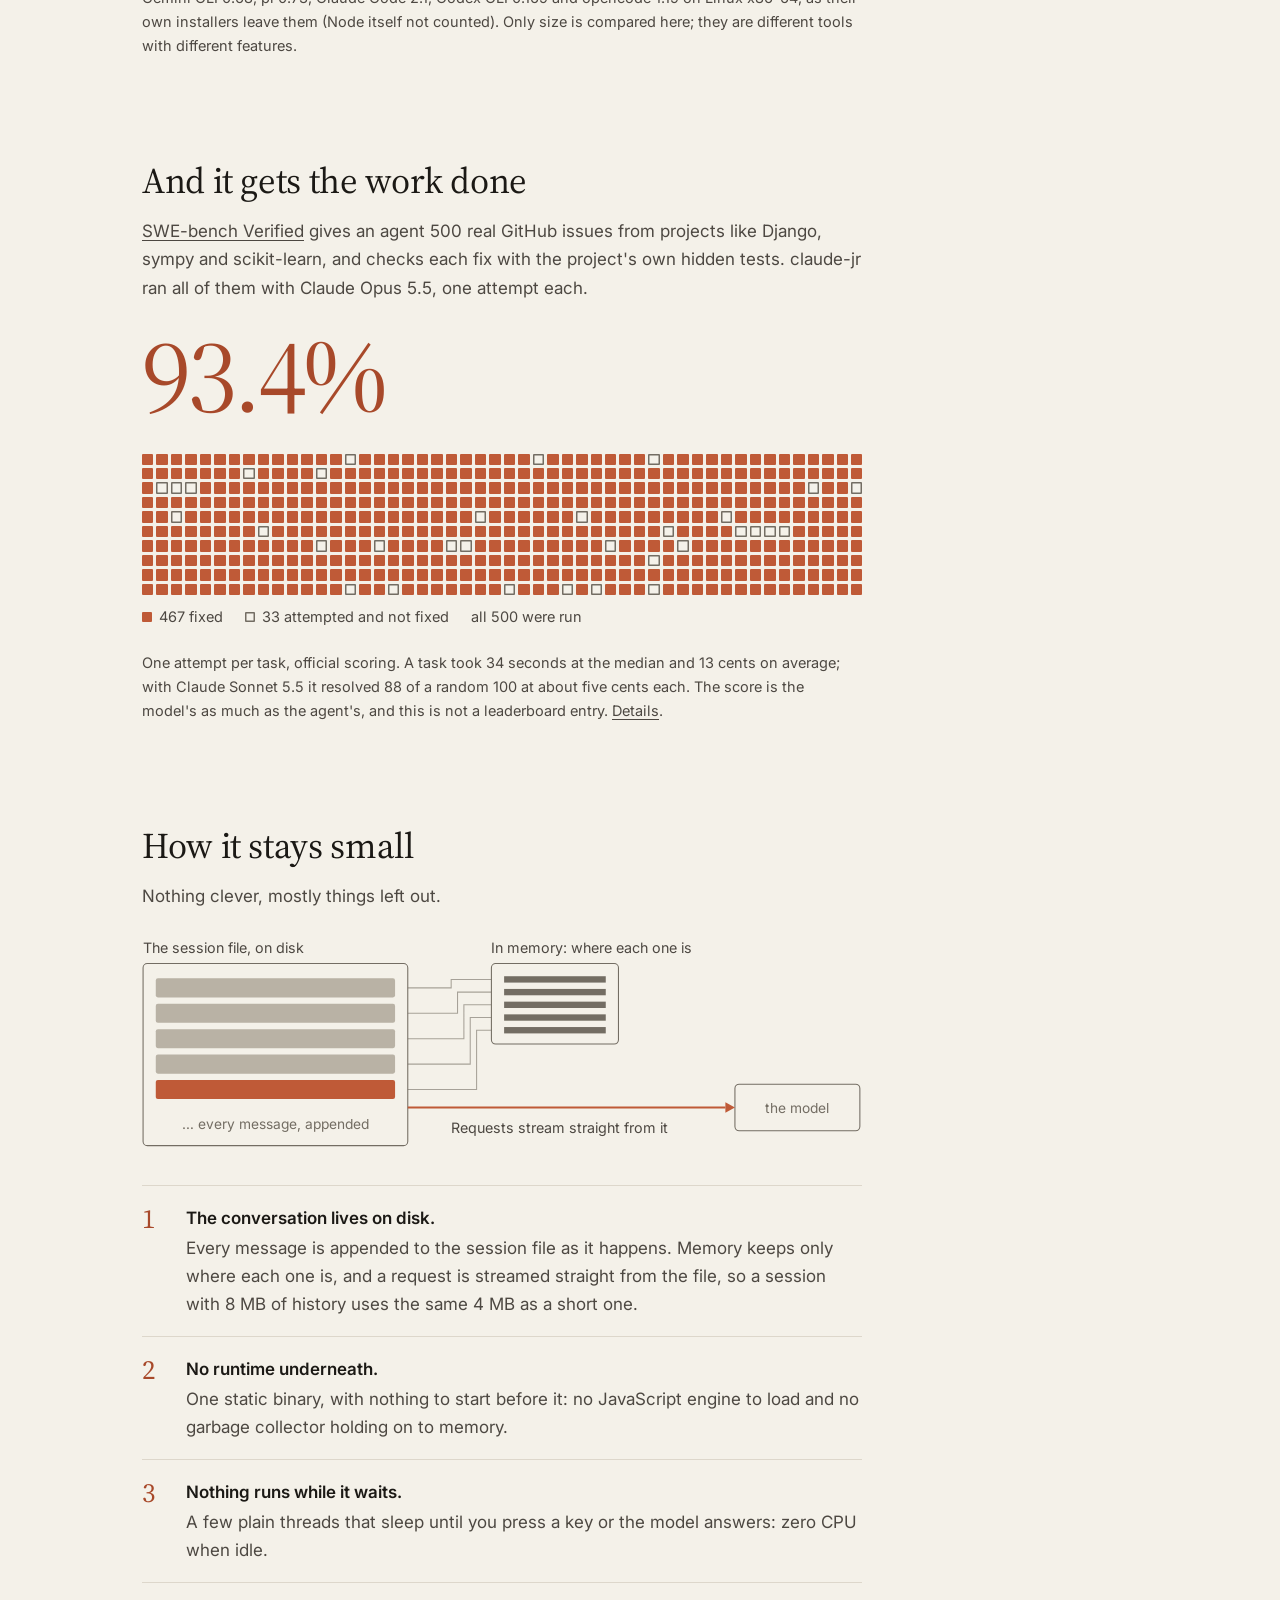
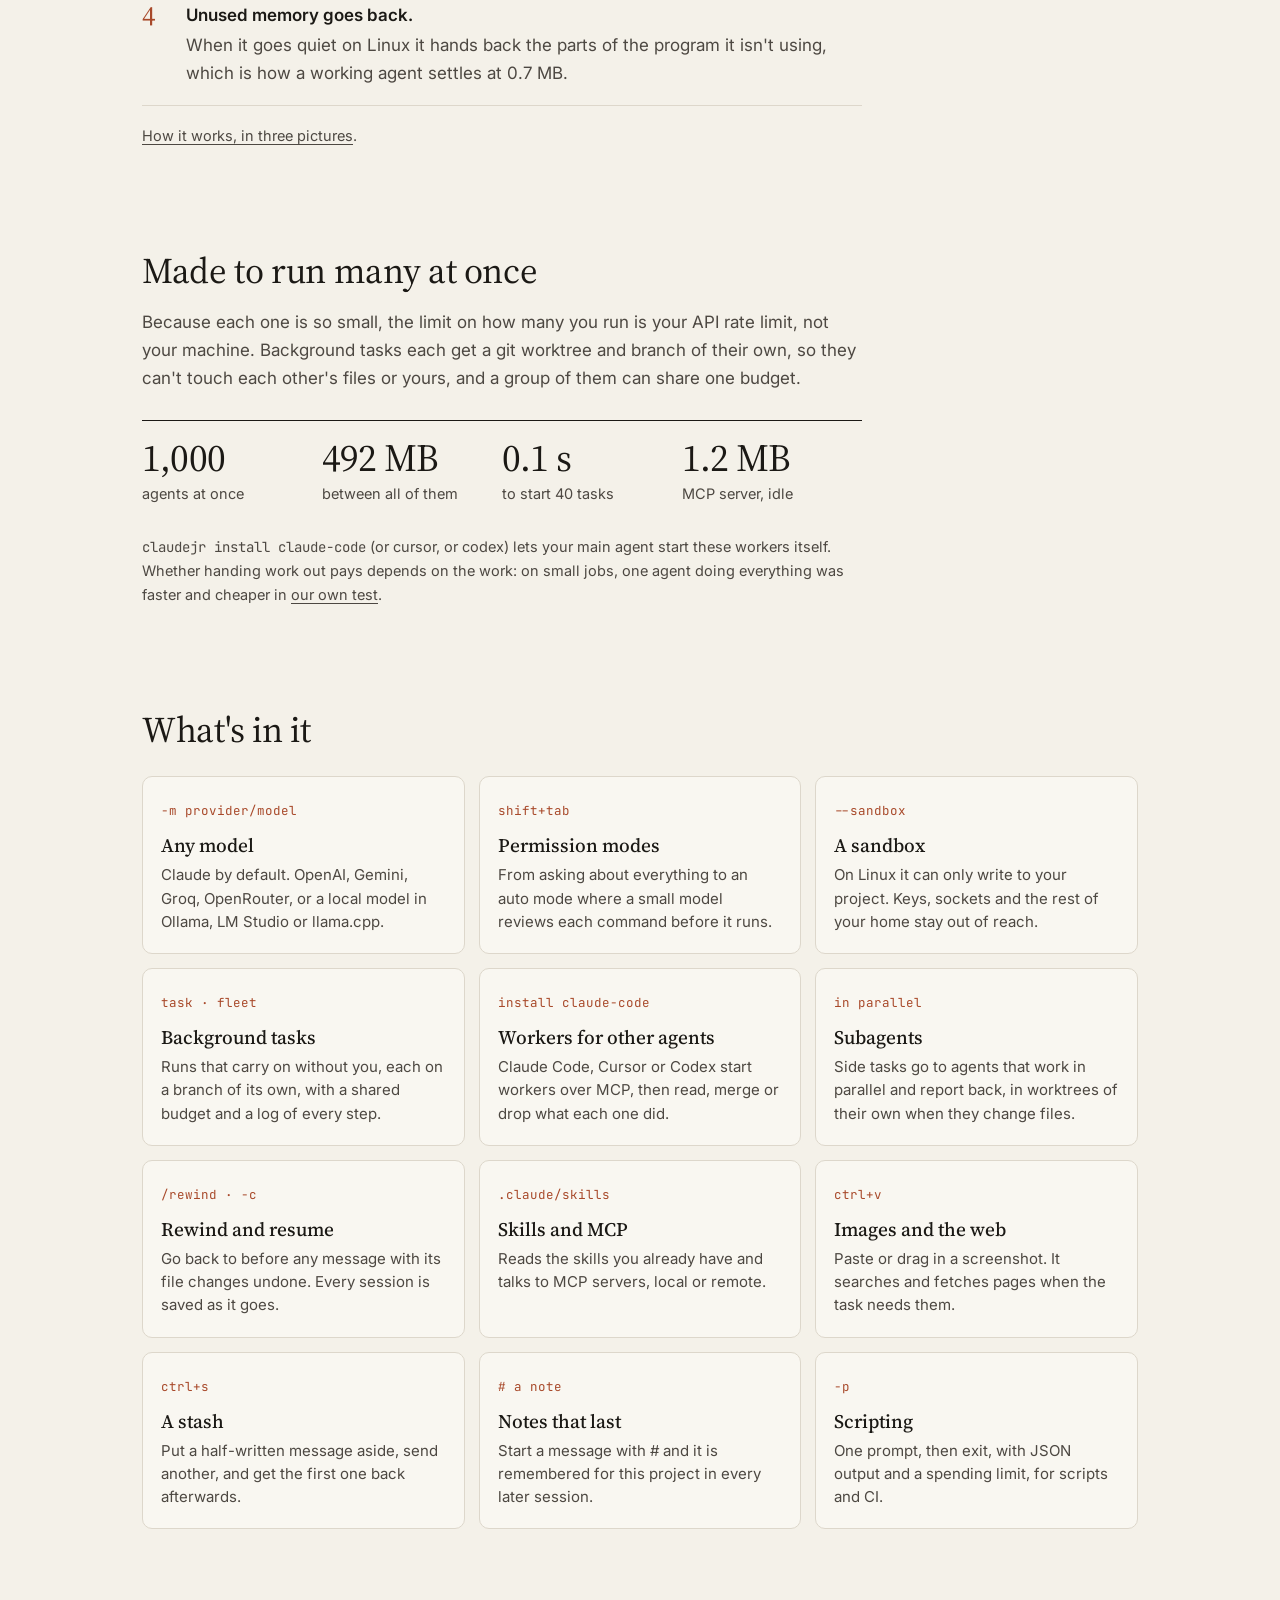
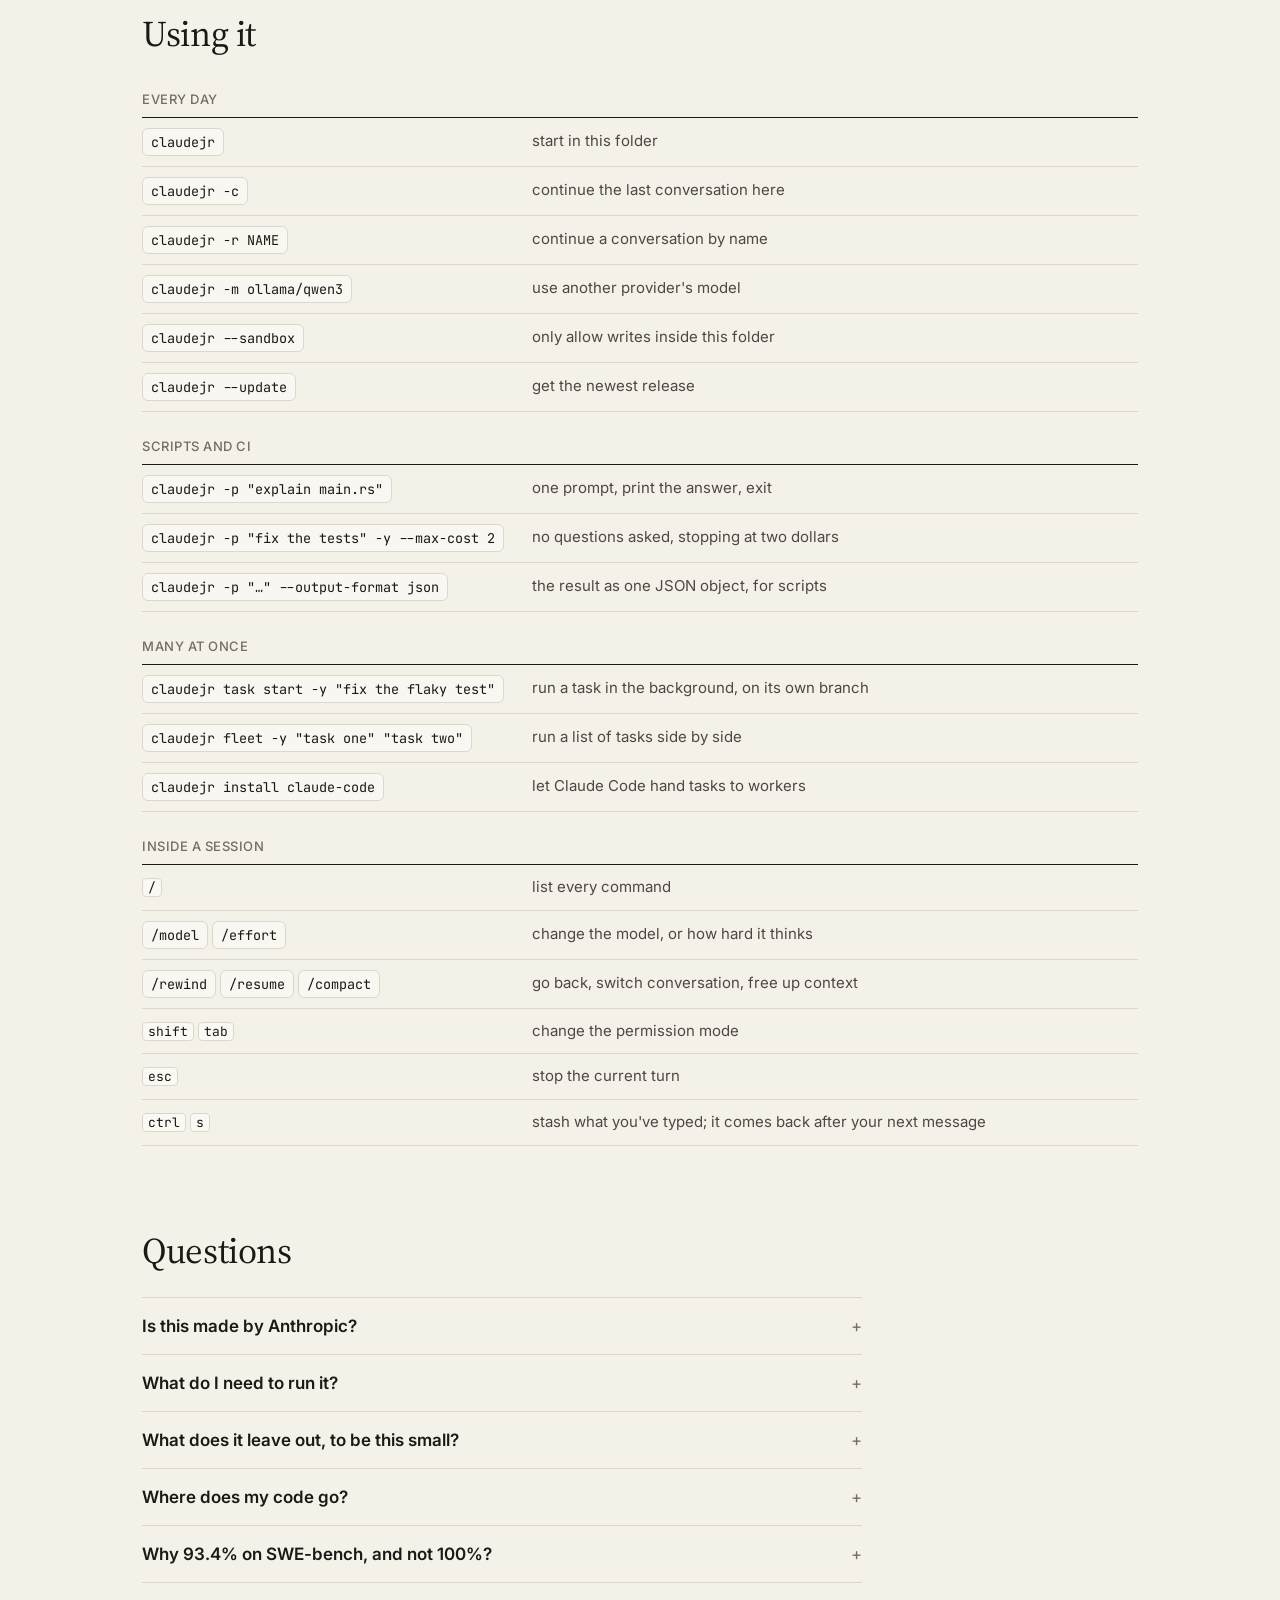
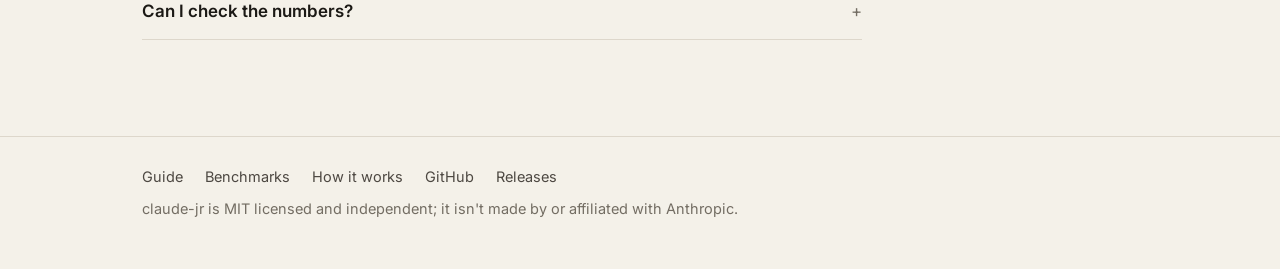
==== commit 3b76395c: "The worker experiment is public again; why SWE-bench is 93.4% and not 100% Handing work out is back " ====
--- a/site/index.html
+++ b/site/index.html
@@ -551,7 +551,8 @@
         <div><b>1.2 MB</b><span>MCP server, idle</span></div>
       </div>
       <p class="note"><code>claudejr install claude-code</code> (or cursor, or codex) lets your main agent start
-        these workers itself.</p>
+        these workers itself. Whether handing work out pays depends on the work: on small jobs, one
+        agent doing everything was faster and cheaper in <a href="/benchmarks#handing-work-out-when-it-pays">our own test</a>.</p>
     </div>
   </section>
 
@@ -642,12 +643,20 @@
           Beyond that it contacts only MCP servers you set up yourself, and GitHub when you ask it to <code>--update</code>.</p>
       </details>
       <details>
+        <summary>Why 93.4% on SWE-bench, and not 100%?</summary>
+        <p>Nobody is at 100%. The best score on
+          <a href="https://www.vals.ai/benchmarks/swebench">an independent leaderboard</a> was 97% when it
+          was last updated, in September 2026. Each task gets one attempt here, with no retries. Of our
+          33 misses, four fail on our test machine even with the benchmark's own reference fix; the
+          other 29 are fixes that did not satisfy the hidden tests.</p>
+      </details>
+      <details>
         <summary>Can I check the numbers?</summary>
         <p>Yes. Every figure on this page comes from a script in the repository's
           <a href="https://github.com/IWhitebird/claude-jr/tree/main/bench">bench folder</a>, most of them
           runnable without an API key, and
           <a href="/benchmarks">the benchmarks page</a>
-          says how each was measured.</p>
+          says how each was measured, including the ones that didn't go our way.</p>
       </details>
     </div>
   </section>
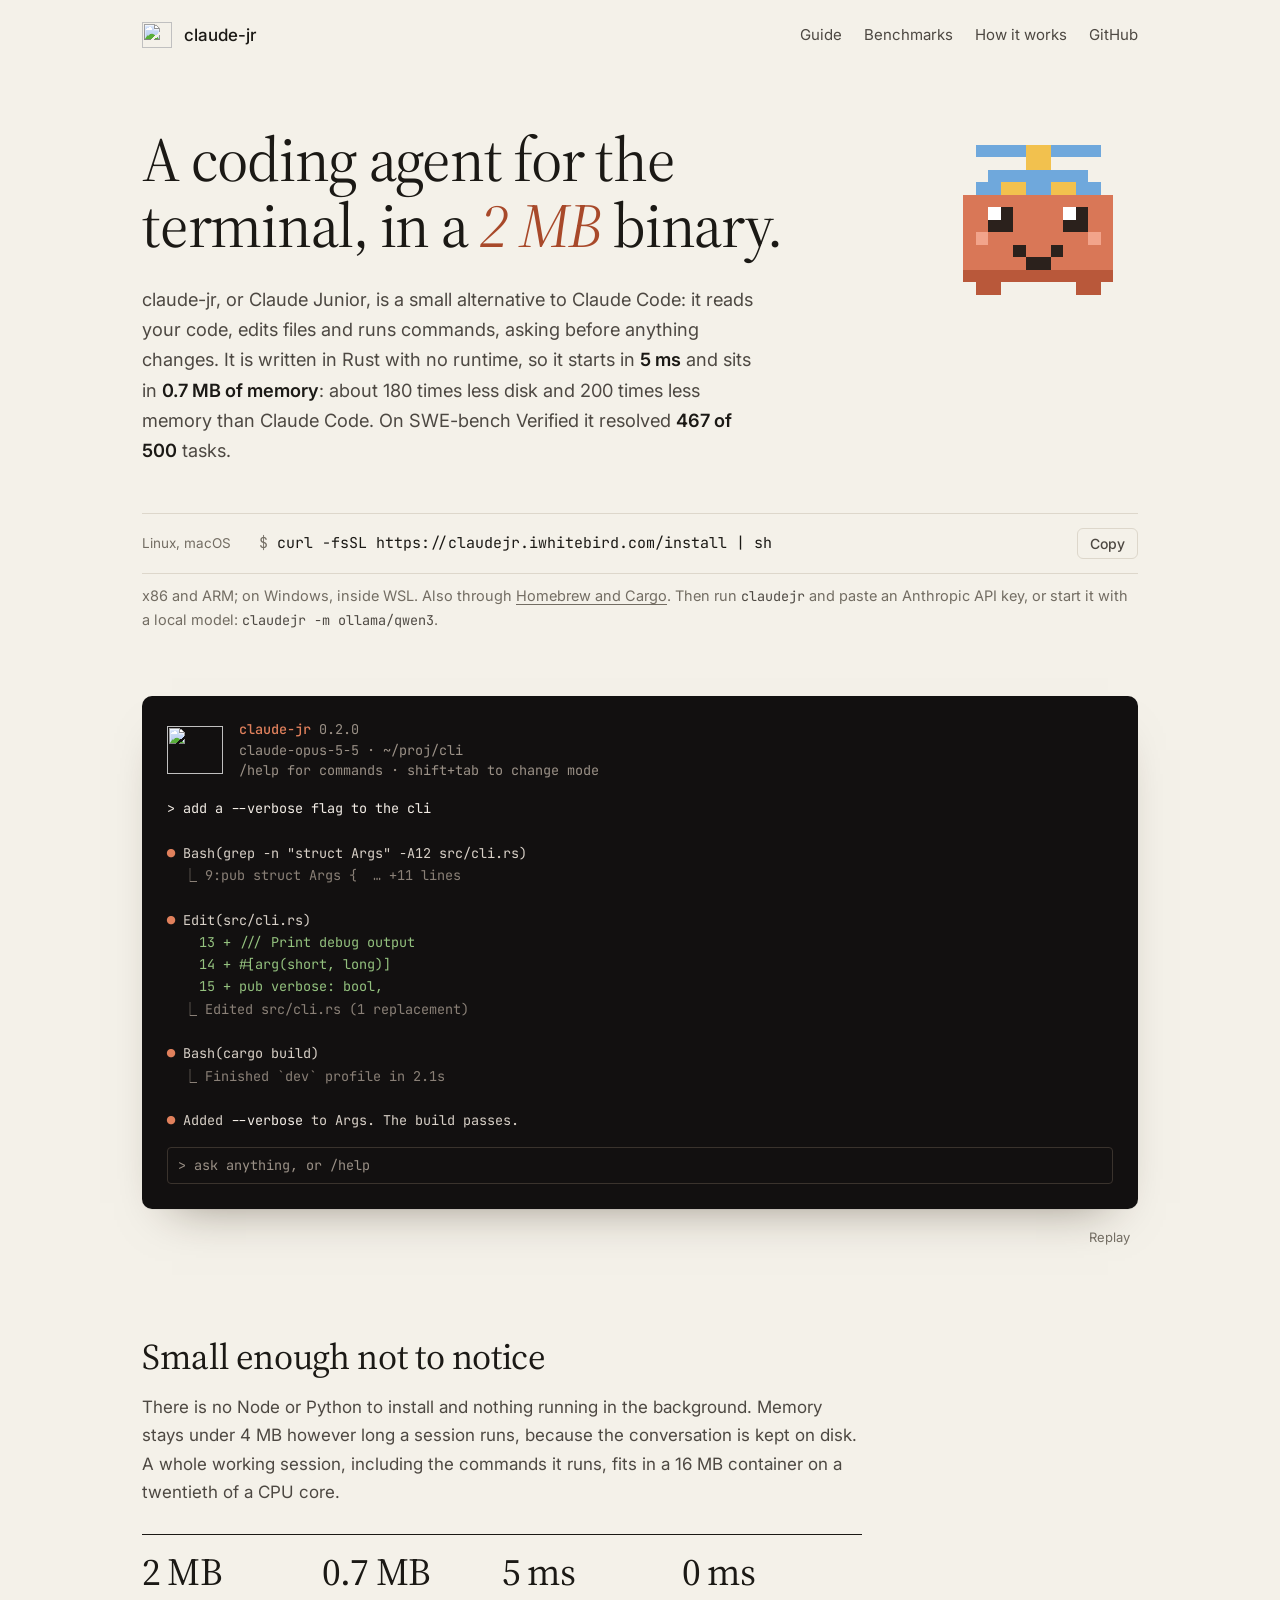
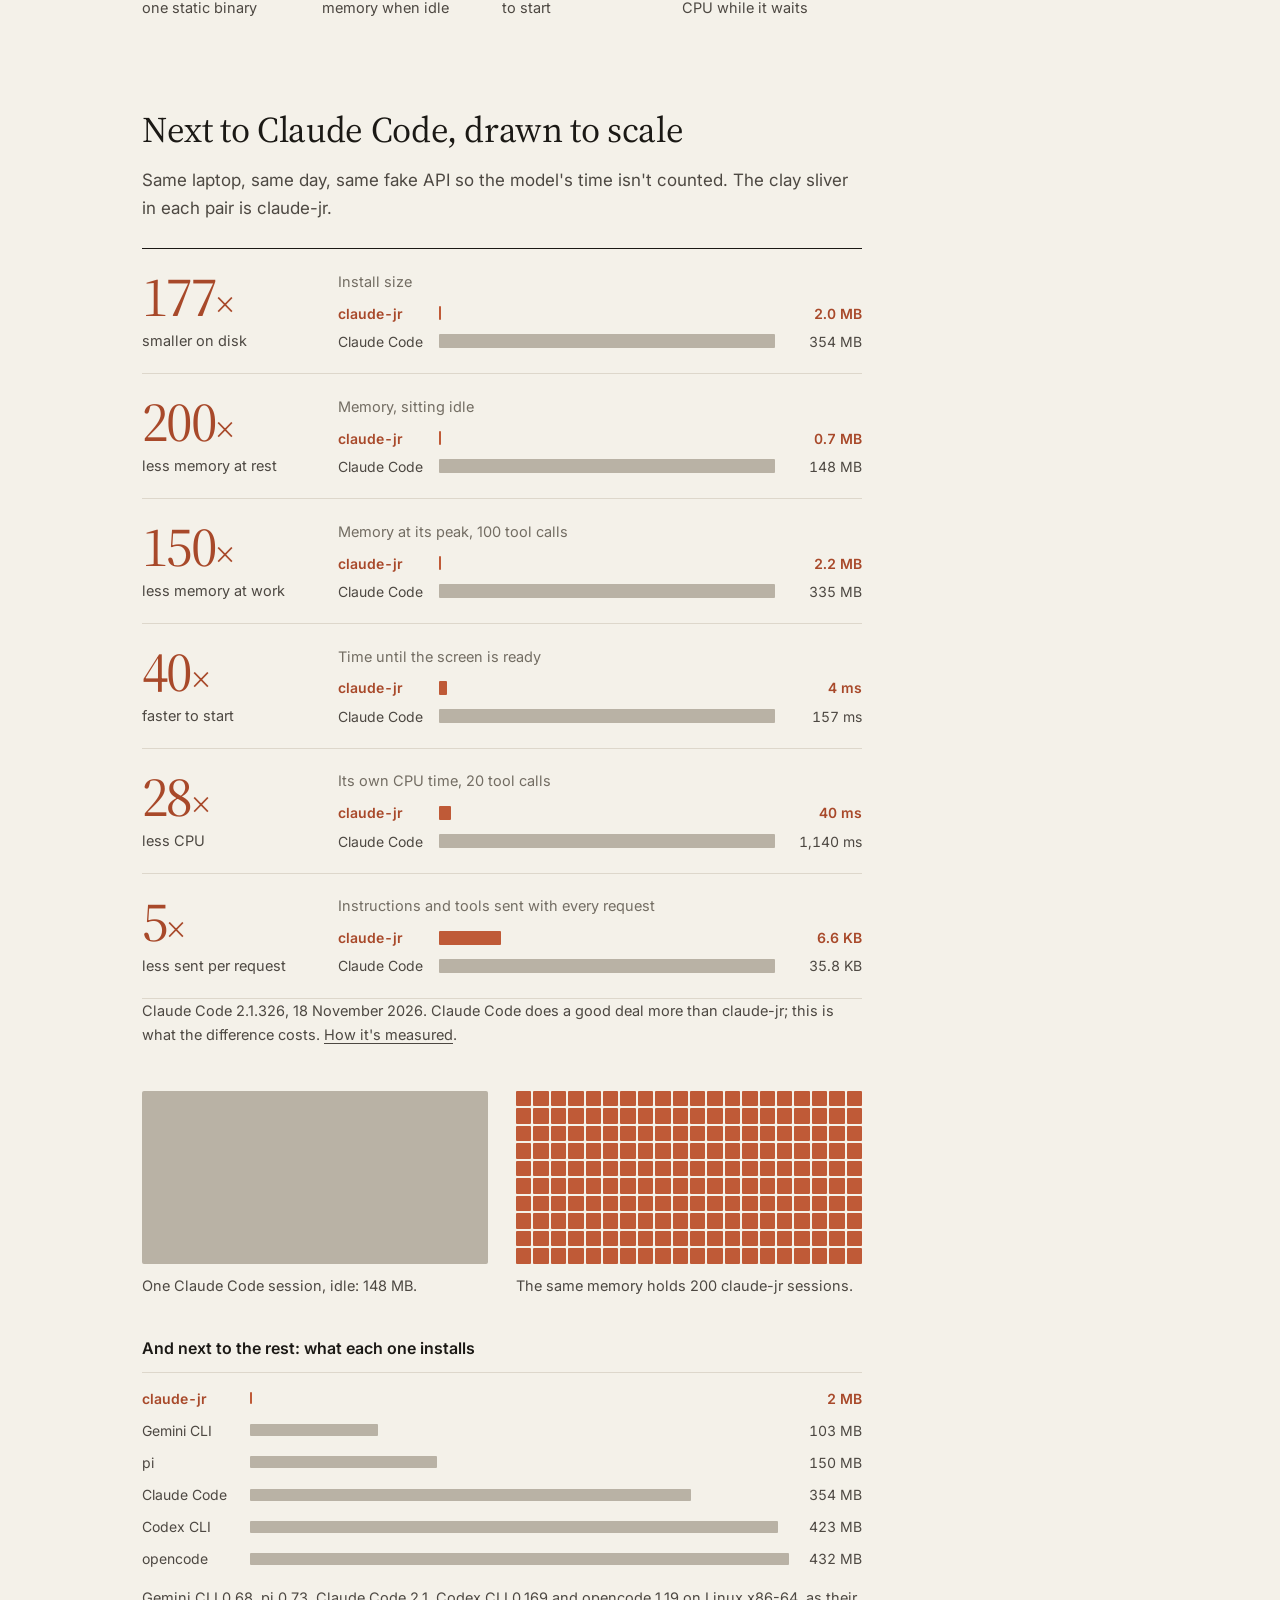
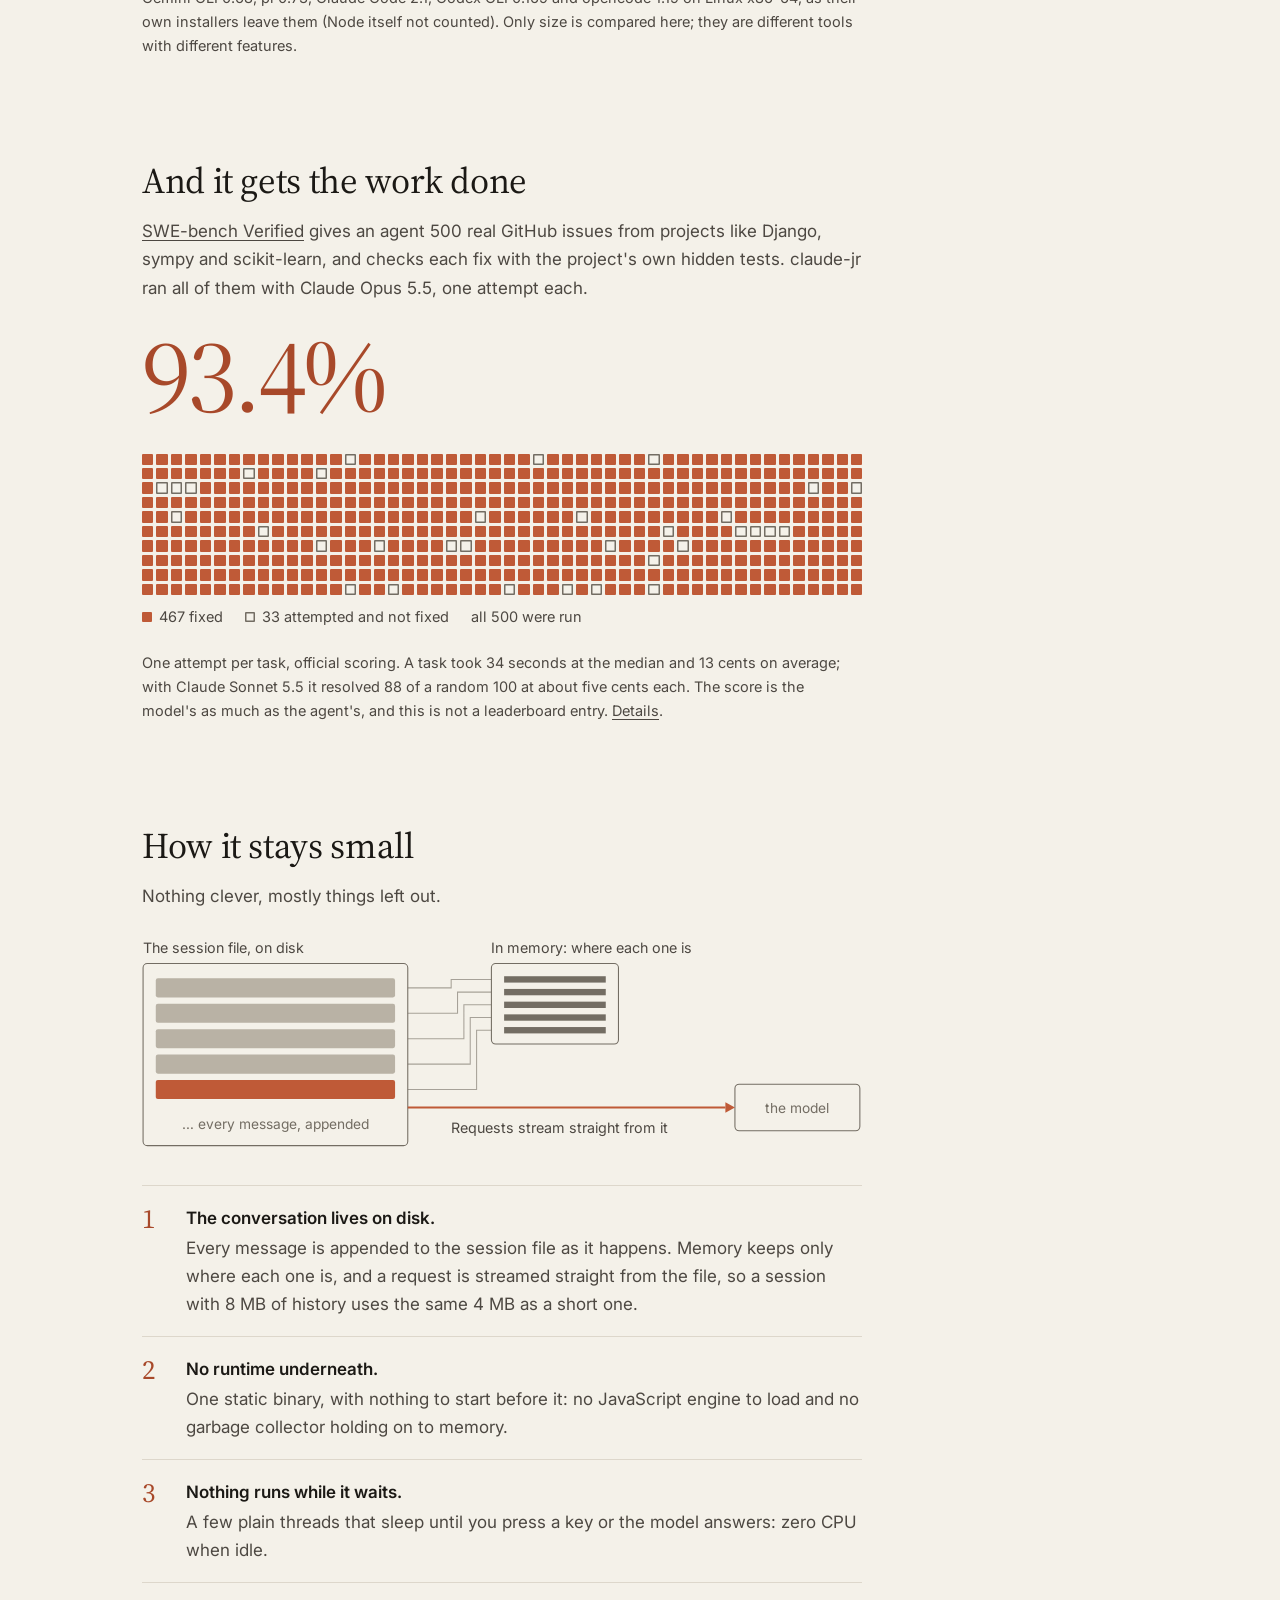
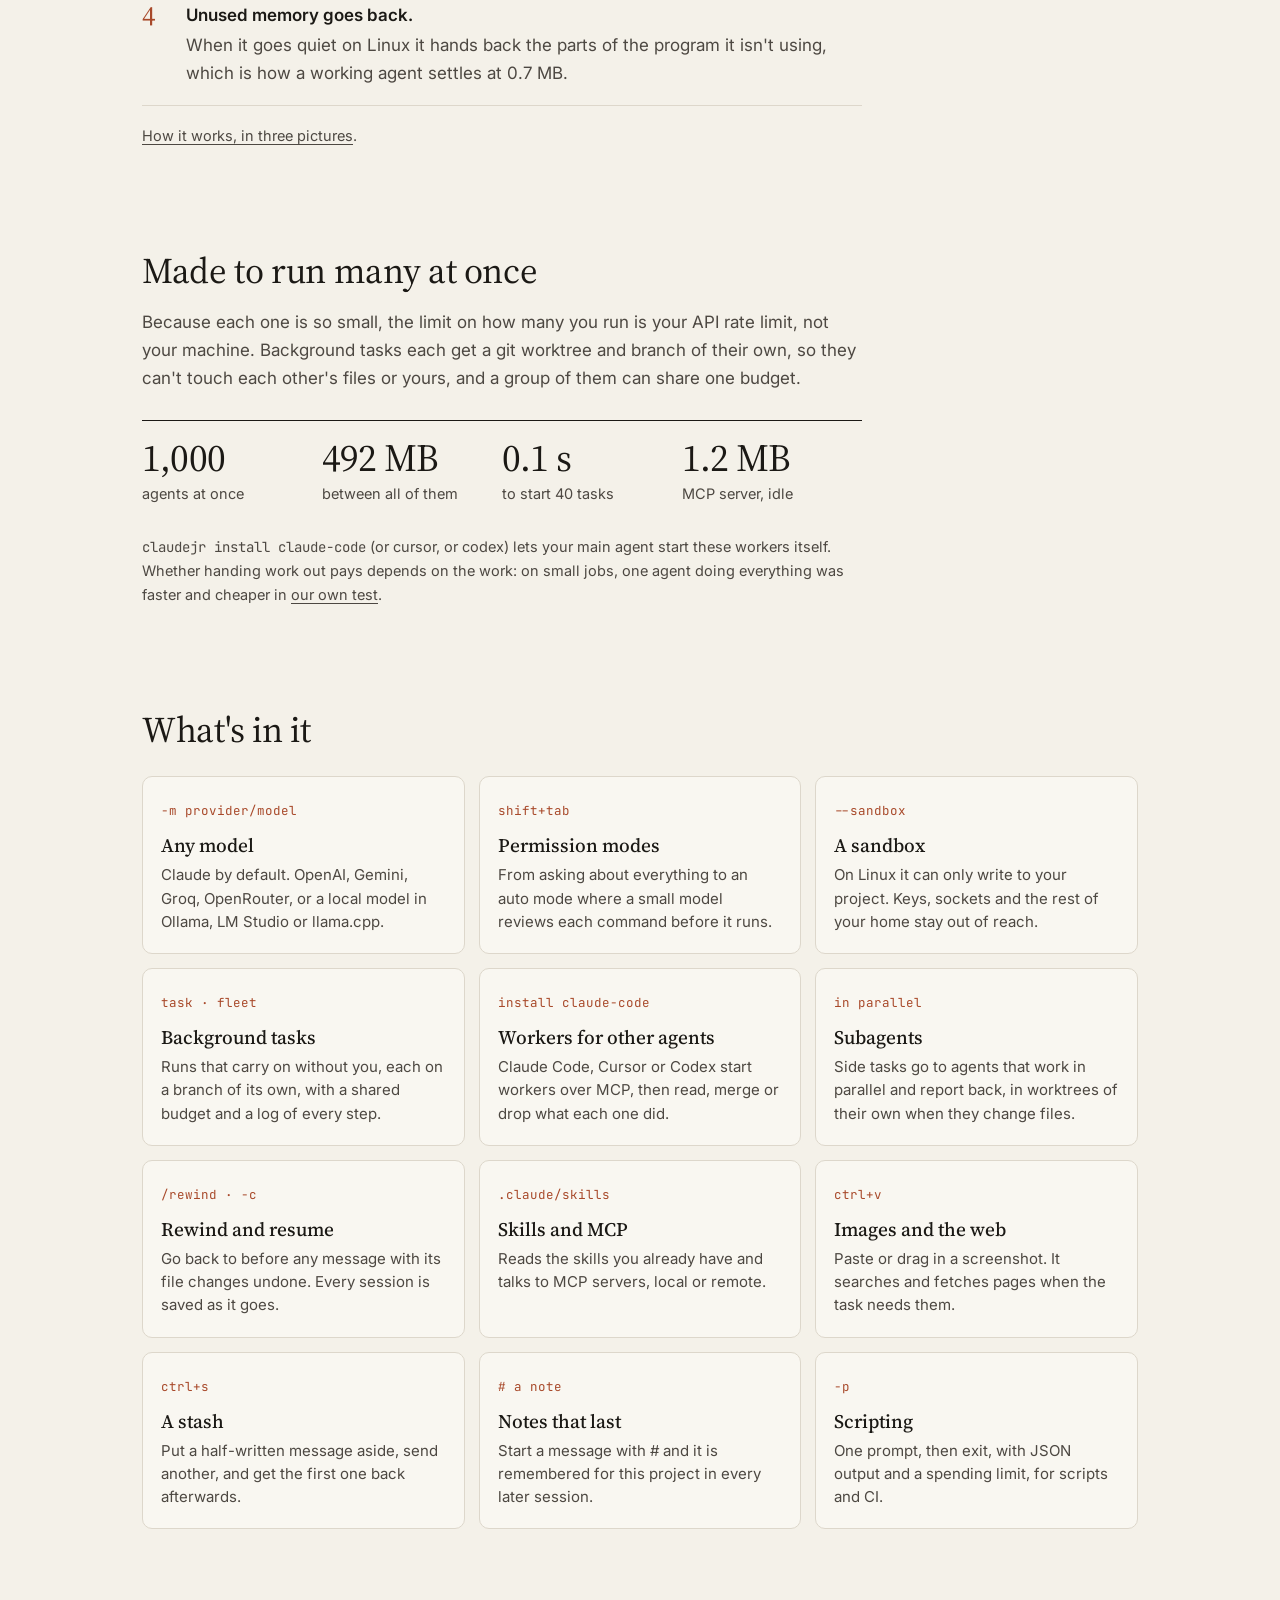
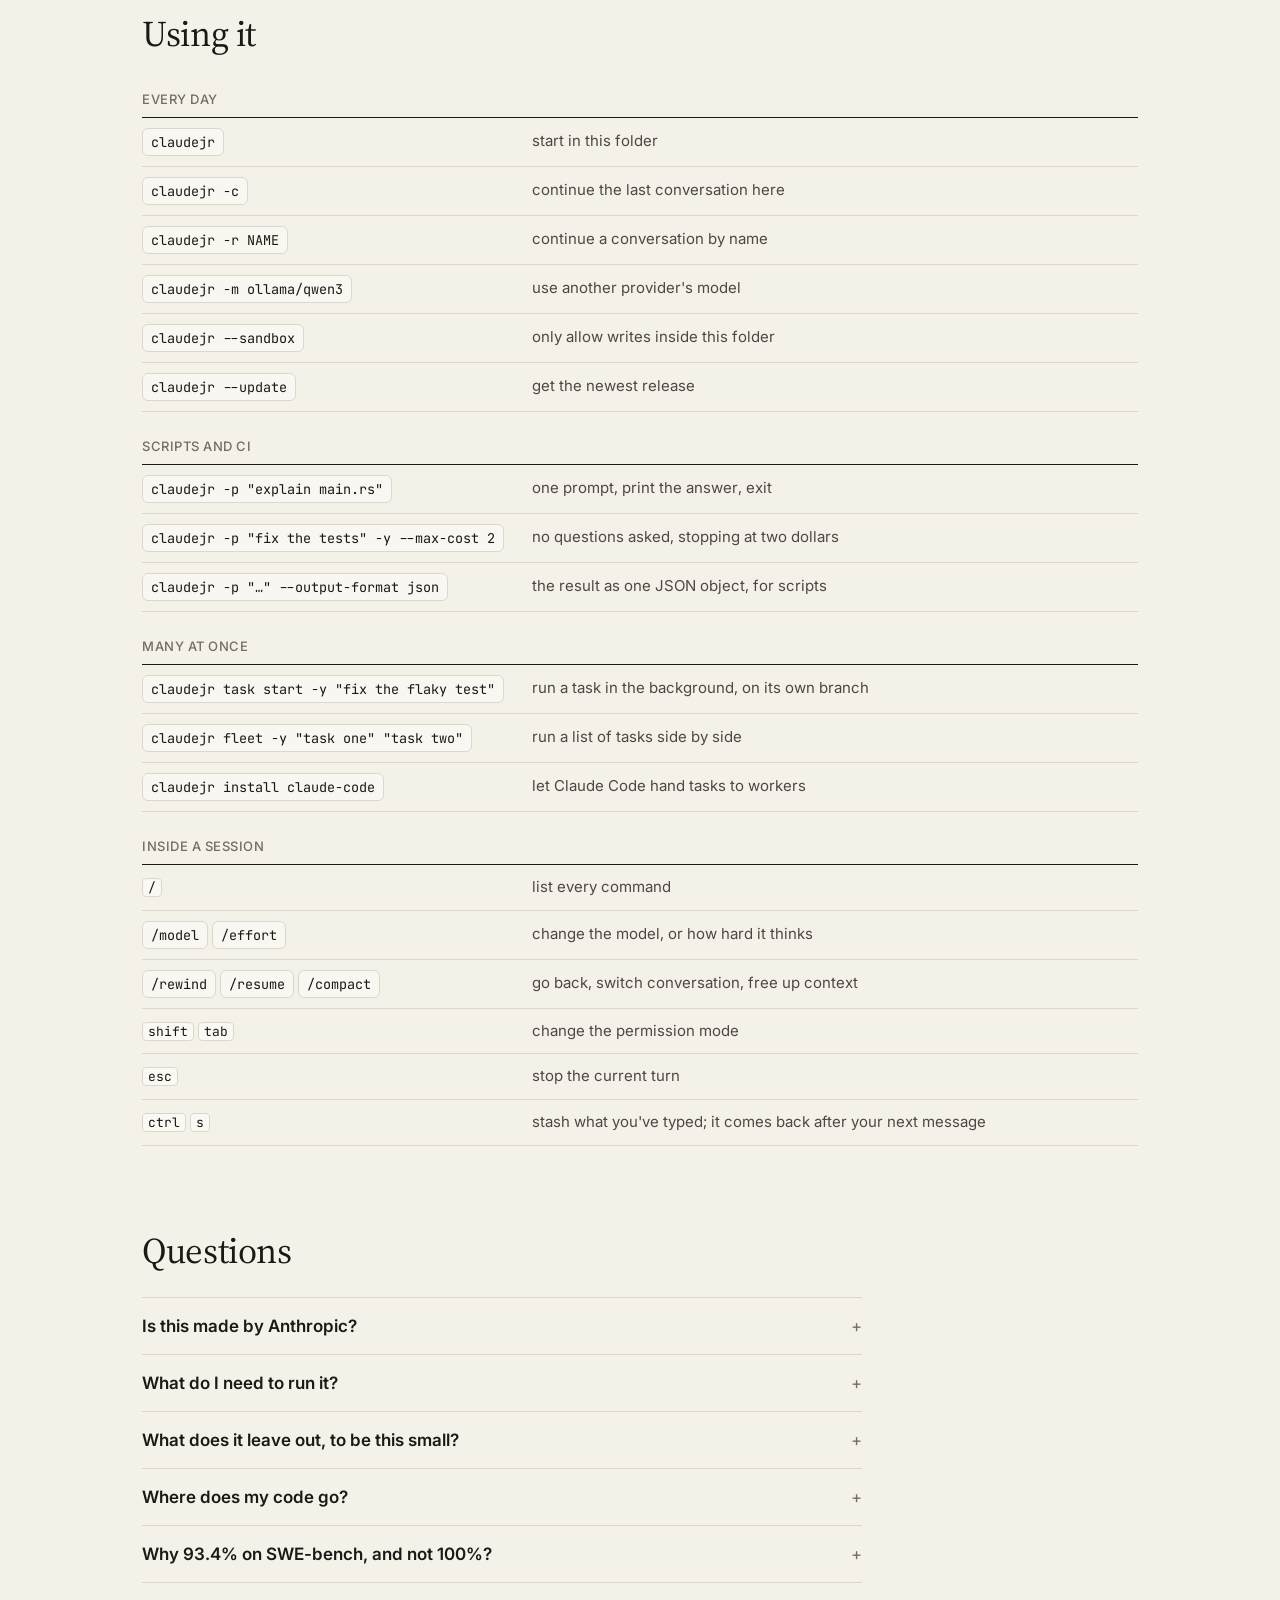
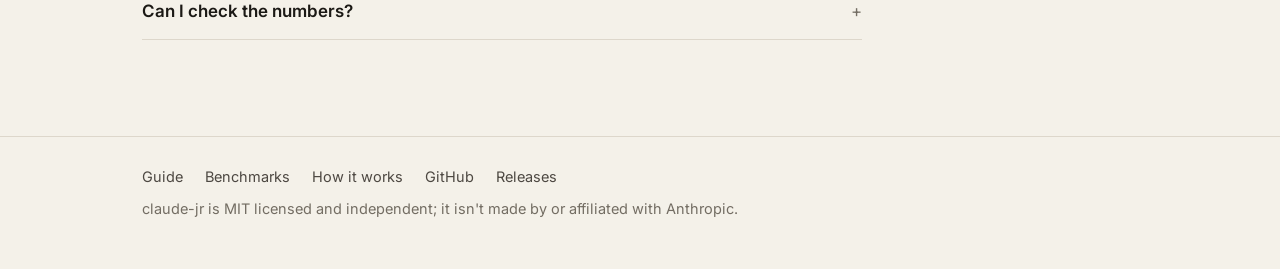
==== commit 41d5de66: "A 3.5 MB Docker image, a Homebrew formula and cargo binstall; sh where there is no bash The image is" ====
--- a/site/index.html
+++ b/site/index.html
@@ -362,15 +362,20 @@
           <code>curl -fsSL https://claudejr.iwhitebird.com/install | sh</code>
           <button class="copy" type="button">Copy</button>
         </div>
-        <!-- RELEASE 0.3.0: uncomment once a release carries the Windows binary.
+        <!-- RELEASE 0.3.0: uncomment once a release carries the Windows binary and the Docker image.
         <div class="row">
           <span class="os">Windows</span>
           <code class="ps">irm https://claudejr.iwhitebird.com/install.ps1 | iex</code>
           <button class="copy" type="button">Copy</button>
         </div>
+        <div class="row">
+          <span class="os">Docker, 3.5 MB</span>
+          <code>docker run --rm -it -e ANTHROPIC_API_KEY -v "$PWD:/work" ghcr.io/iwhitebird/claude-jr</code>
+          <button class="copy" type="button">Copy</button>
+        </div>
         -->
       </div>
-      <p class="fine">x86 and ARM; on Windows, inside WSL. Then run <code>claudejr</code> and paste an Anthropic API key, or start it with a local model: <code>claudejr -m ollama/qwen3</code>.</p>
+      <p class="fine">x86 and ARM; on Windows, inside WSL. Also through <a href="/guide#other-ways-to-install">Homebrew and Cargo</a>. Then run <code>claudejr</code> and paste an Anthropic API key, or start it with a local model: <code>claudejr -m ollama/qwen3</code>.</p>
   </div>
 
   <figure class="shot col wide">
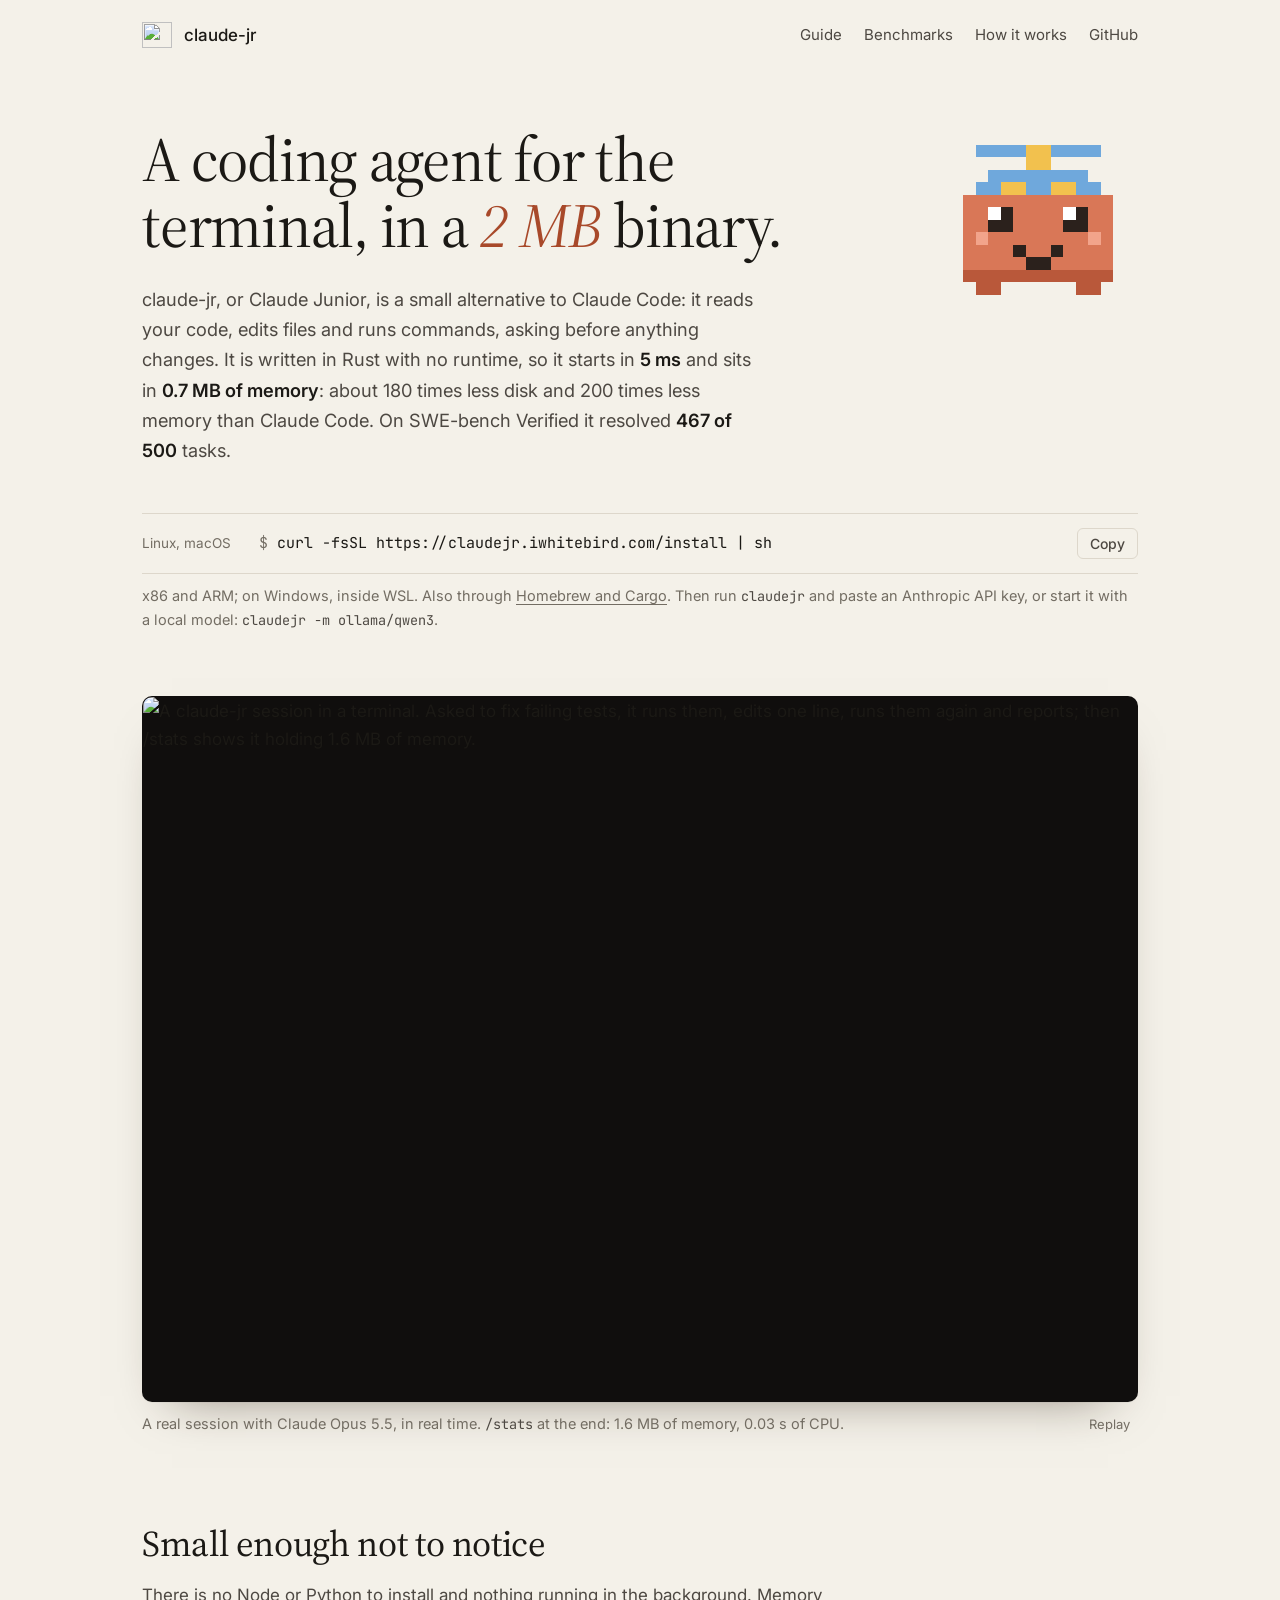
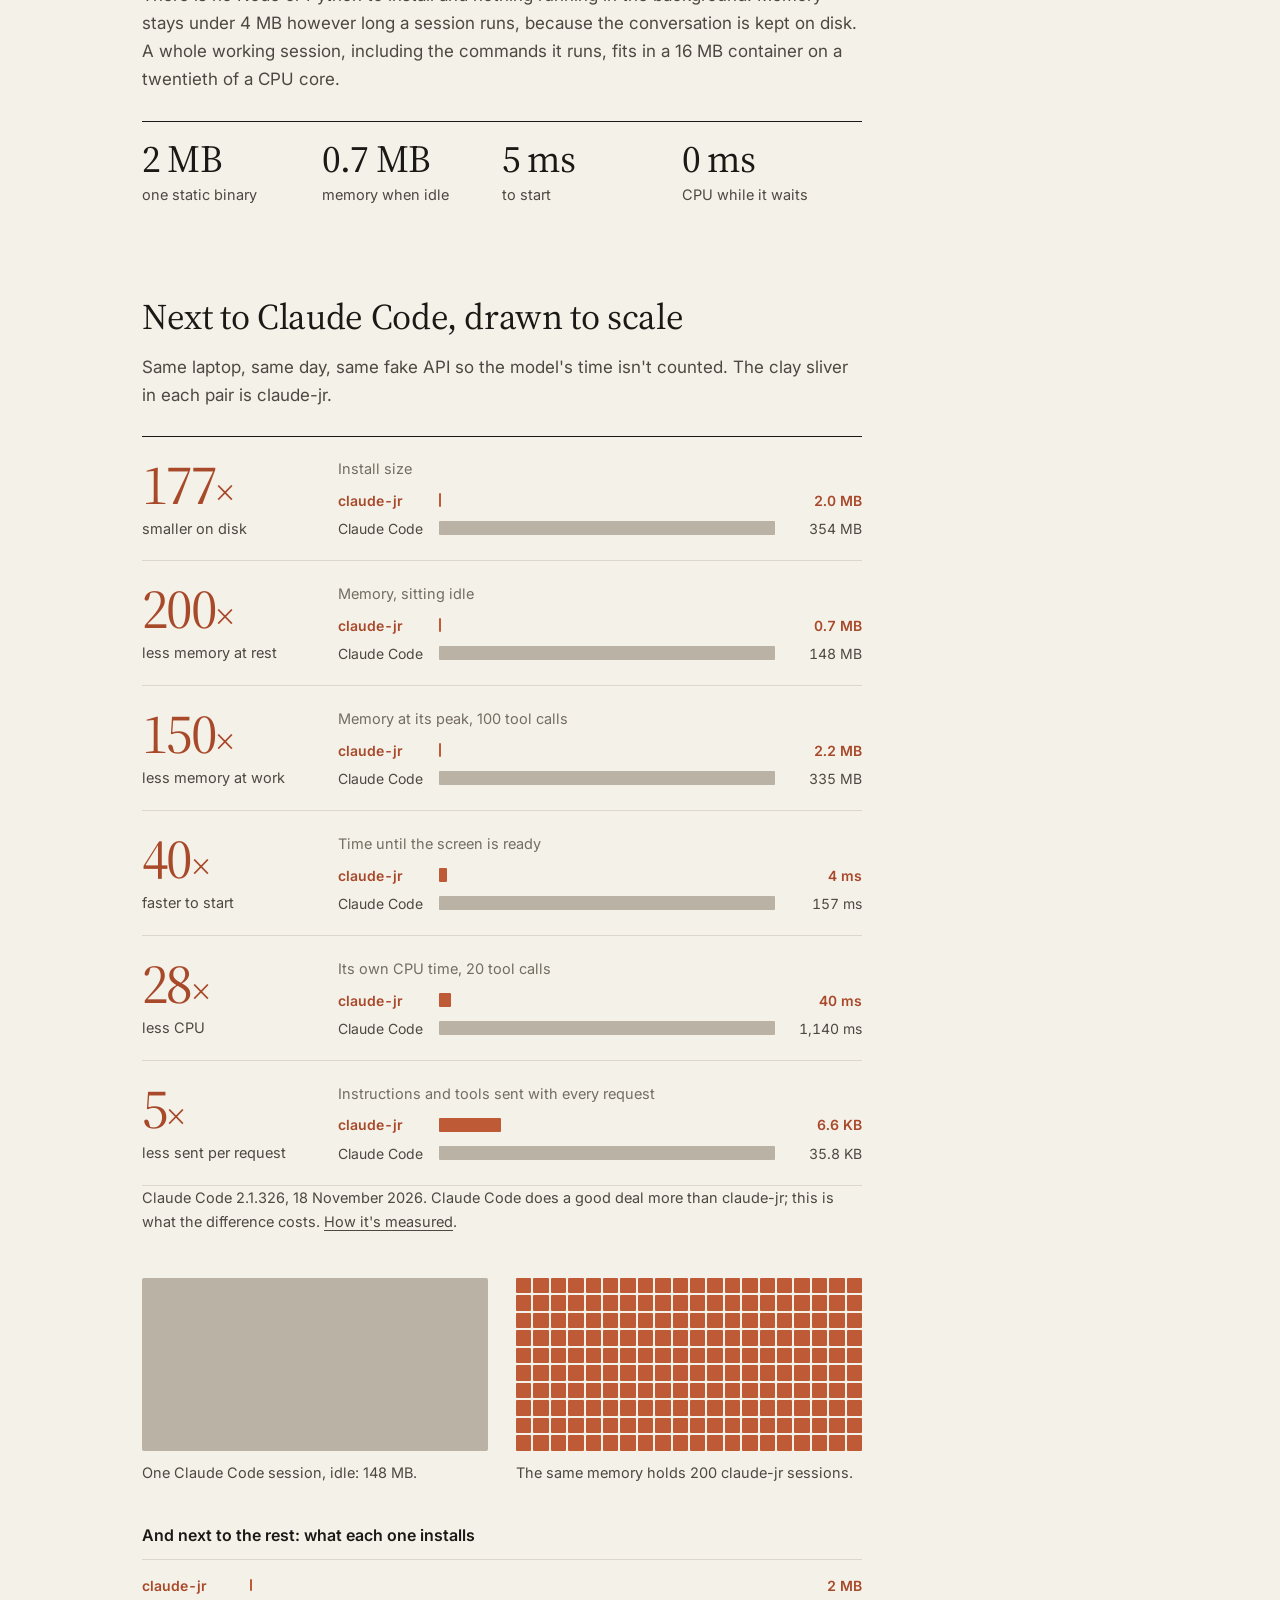
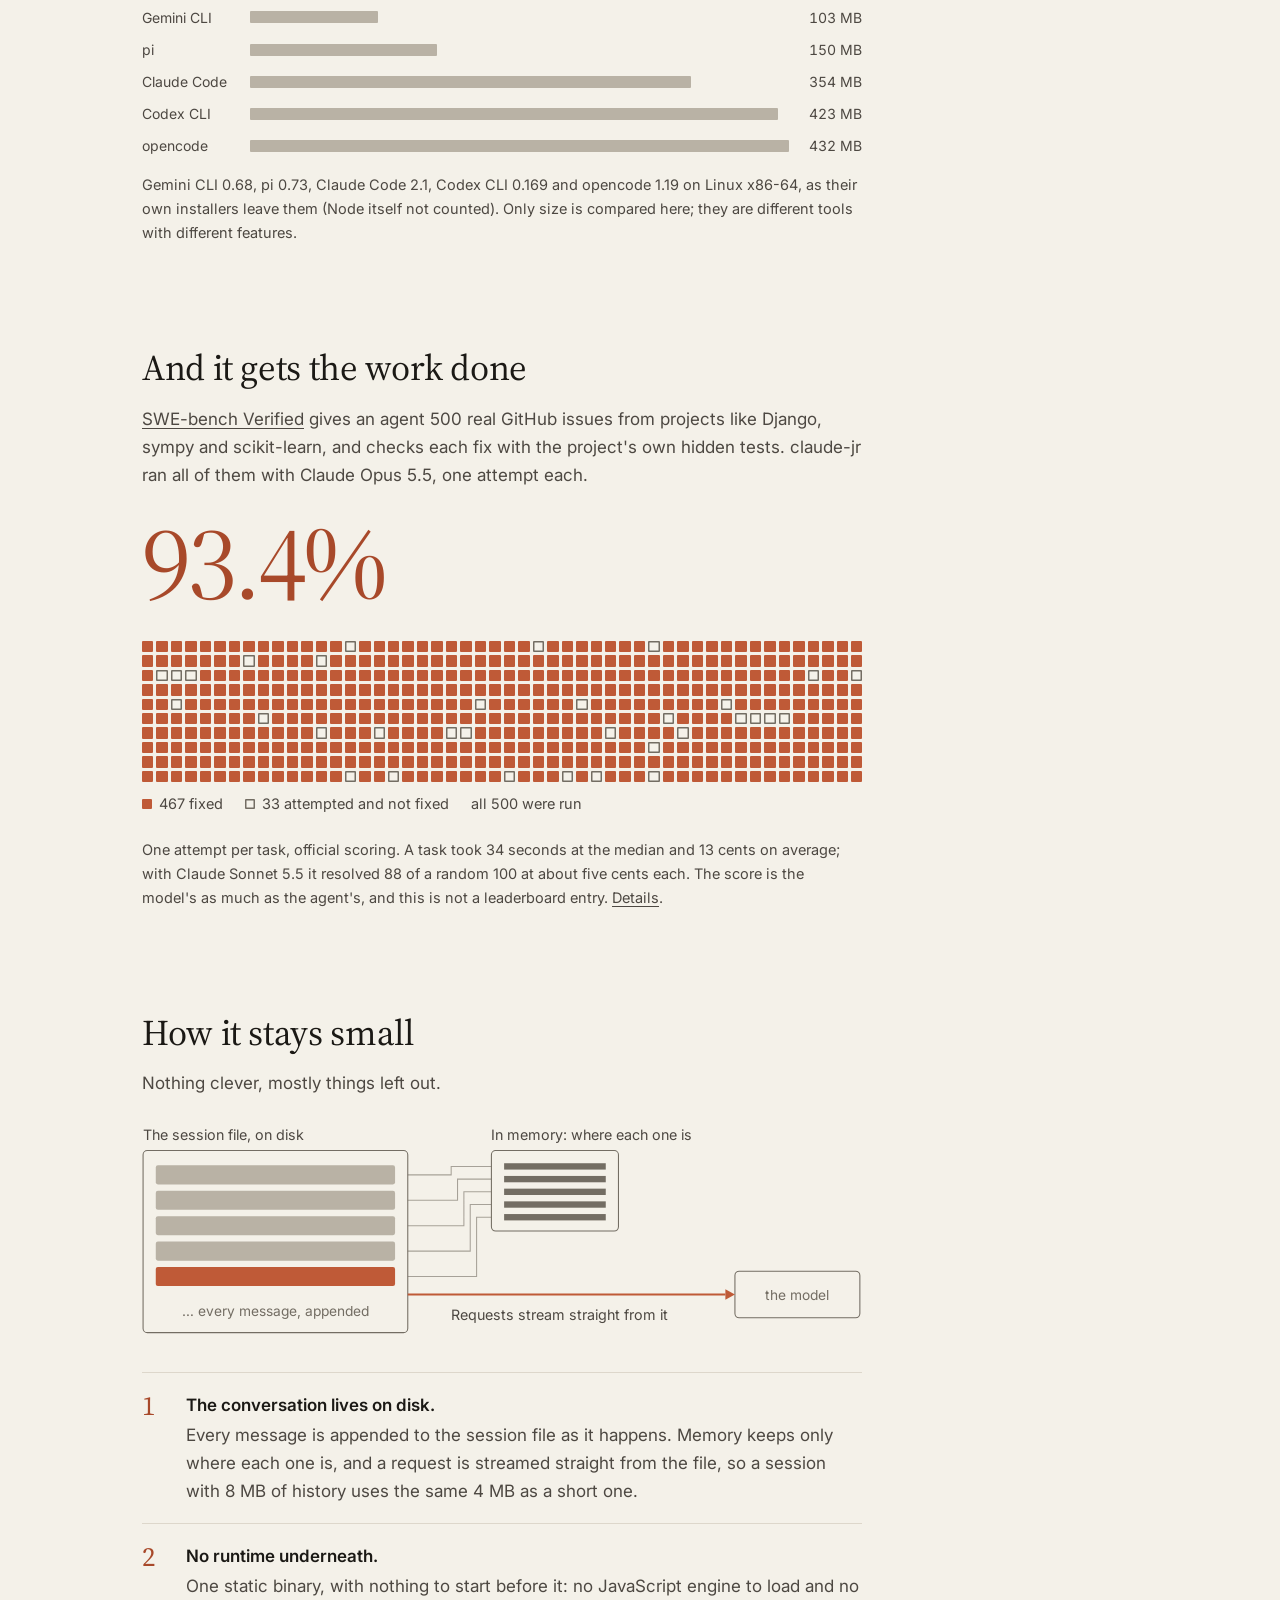
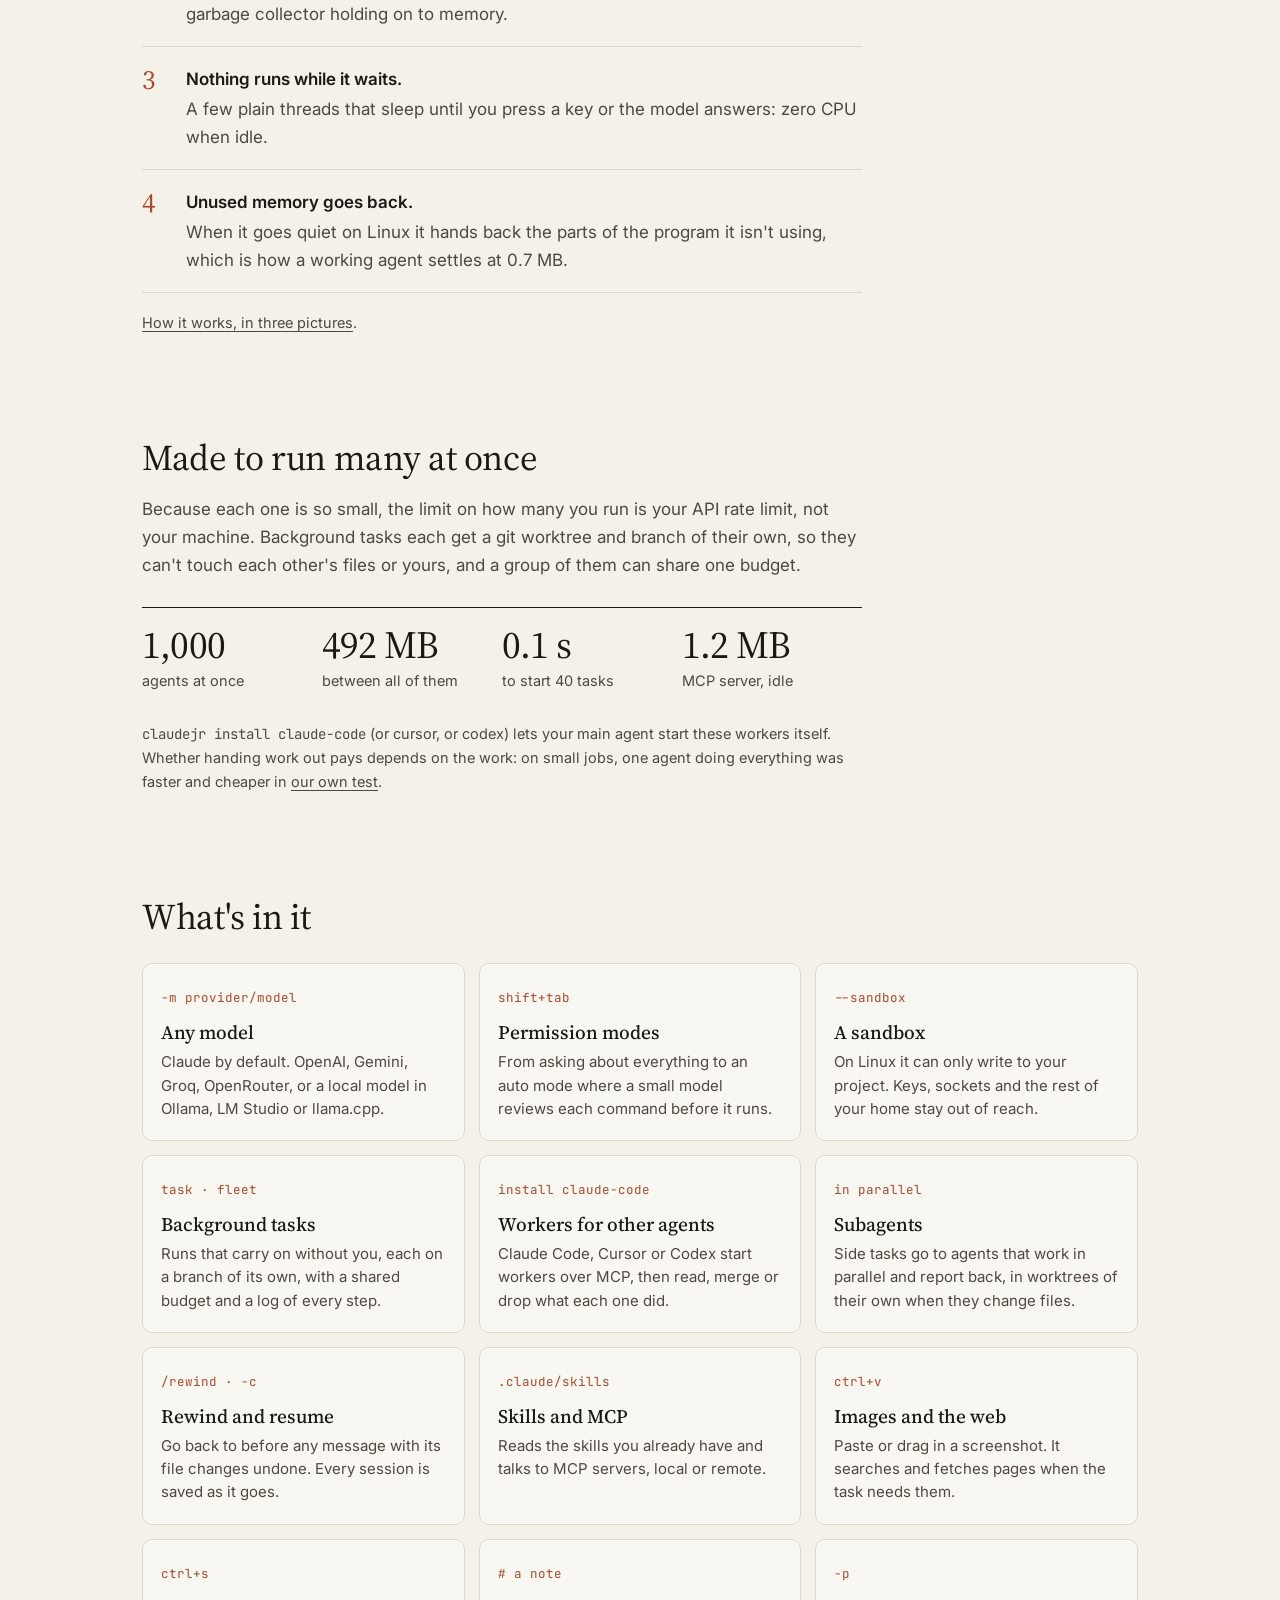
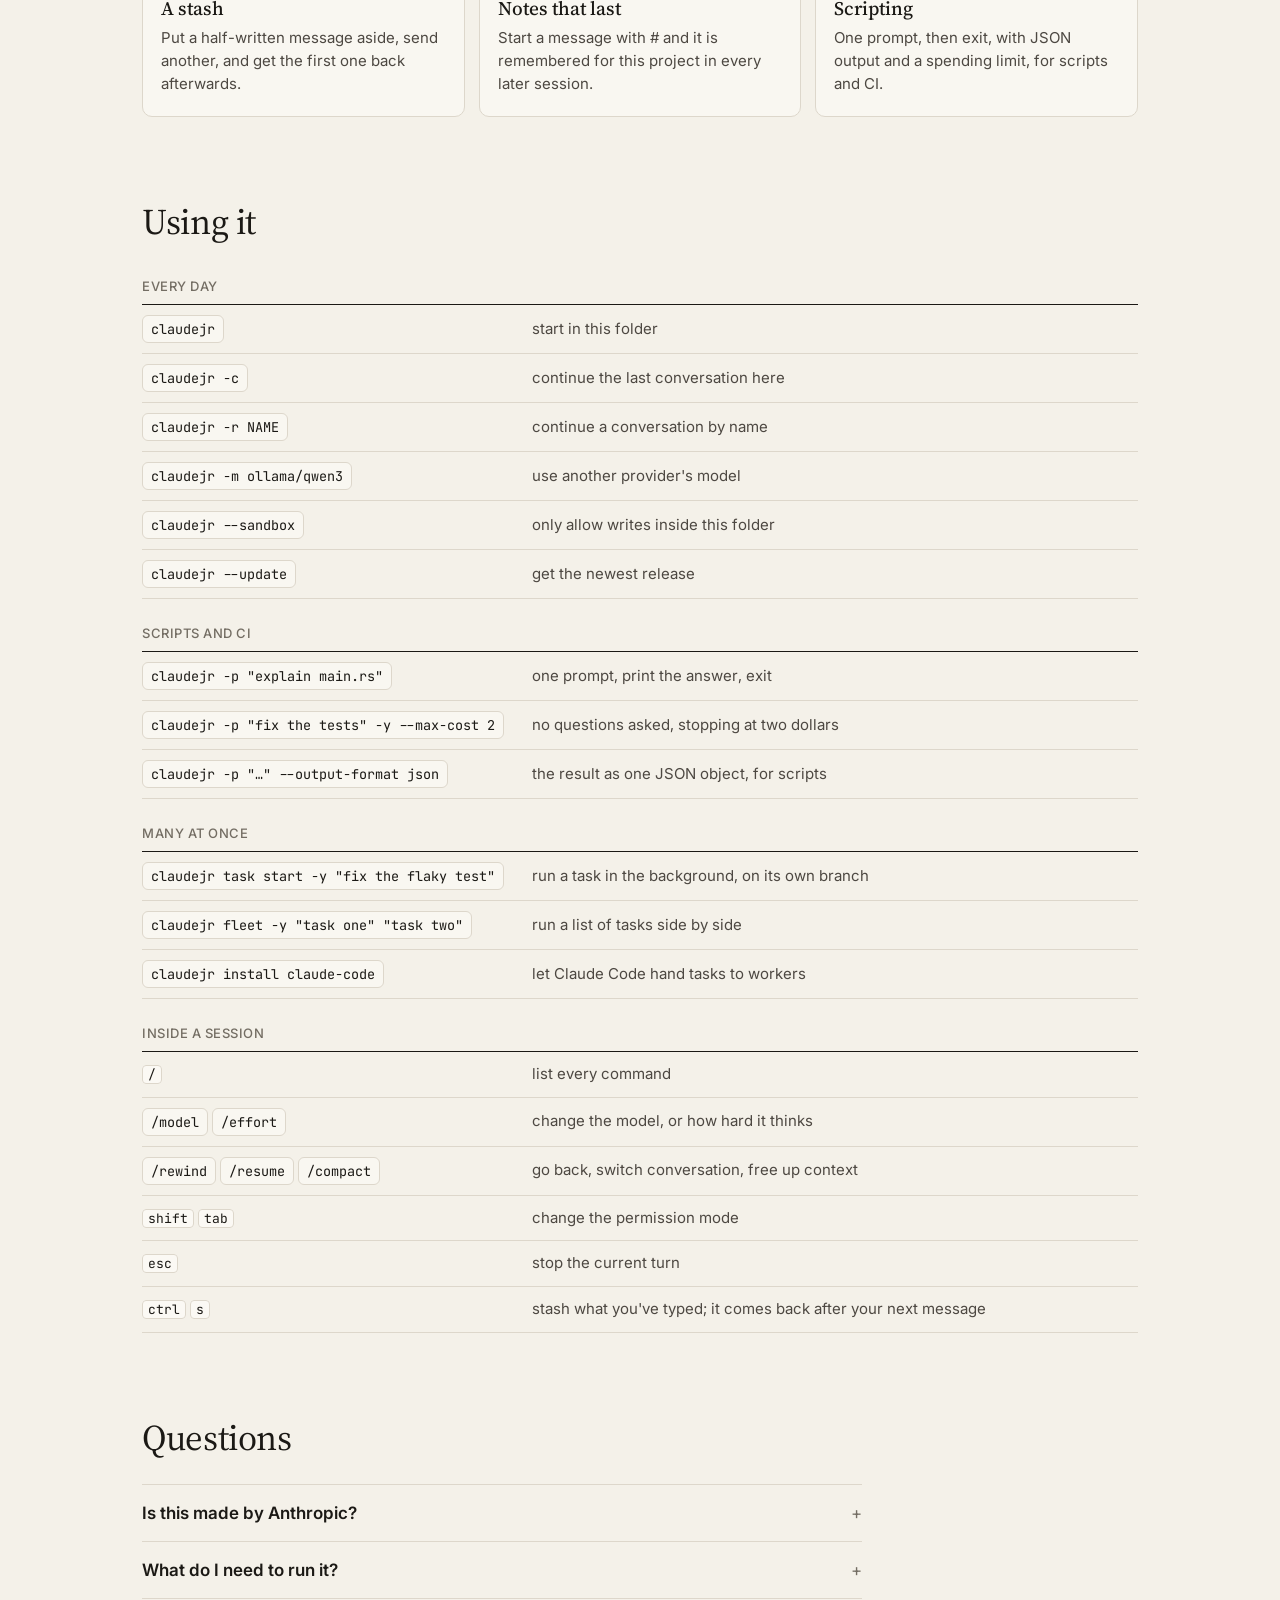
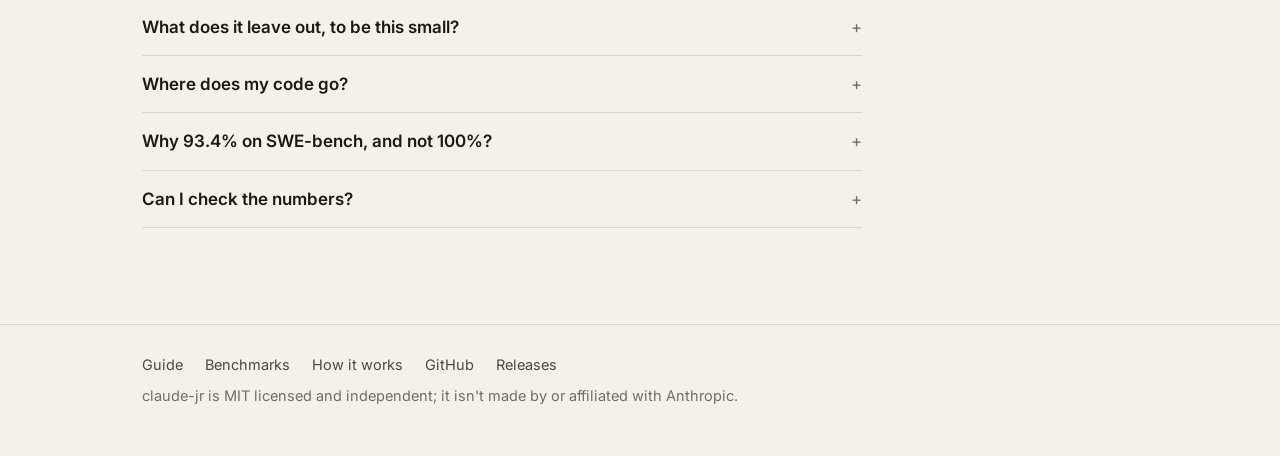
==== commit 5db9220d: "A real recording at the top of the README and the site; Homebrew 6 wants the formula's full name scr" ====
--- a/site/index.html
+++ b/site/index.html
@@ -159,22 +159,12 @@
 
   /* ---- the terminal ---- */
   figure.shot { margin: 56px auto 0; }
-  .term { background: var(--term); color: #d8d0c7; border: 1px solid var(--term-edge); border-radius: 10px; padding: 22px 24px 24px; overflow-x: auto;
-          font: 13.5px/1.65 var(--mono); box-shadow: 0 1px 0 rgba(0,0,0,.04), 0 24px 48px -30px rgba(40,25,10,.5); color-scheme: dark; }
-  .term pre { margin: 0; font: inherit; }
-  .term .hd { display: flex; gap: 16px; align-items: center; margin-bottom: 16px; }
-  .term .hd img { width: 56px; height: 48px; image-rendering: pixelated; }
-  .term .hd > span { color: #9b9187; line-height: 1.55; }
-  .term .hd b { color: #e0805c; font-weight: 500; }
-  .o { color: #e0805c; } .g { color: #8a8077; } .a { color: #94c27f; } .b { color: #f3ede6; }
-  .box { display: block; border: 1px solid #3a332d; border-radius: 4px; padding: 6px 10px; margin-top: 16px; color: #9b9187; }
-  .ln { display: block; min-height: 1.65em; }
-  figcaption { display: flex; justify-content: flex-end; margin-top: 8px; }
-  @media (prefers-reduced-motion: no-preference) {
-    .play .ln { animation: line .22s both; animation-delay: calc(var(--i) * 420ms); }
-    @keyframes line { from { opacity: 0; translate: 0 4px; } }
-  }
-  @media (prefers-reduced-motion: reduce) { figcaption { display: none; } }
+  .term { border: 1px solid var(--term-edge); border-radius: 10px; overflow-x: auto; background: #100e0d;
+          box-shadow: 0 1px 0 rgba(0,0,0,.04), 0 24px 48px -30px rgba(40,25,10,.5); }
+  .term img { display: block; width: 100%; min-width: 620px; height: auto; }
+  figcaption { display: flex; justify-content: space-between; align-items: baseline; gap: 16px; margin-top: 8px; font-size: 14.5px; color: var(--ink-3); }
+  figcaption code { font-family: var(--mono); font-size: 13.5px; color: var(--ink-2); }
+  figcaption .motion { flex: none; margin-top: 0; }
 
   section { padding-top: 84px; }
   h2 { font: 400 clamp(1.75rem, 3.6vw, 2.25rem)/1.15 var(--serif); letter-spacing: -0.01em; margin: 0 0 16px; text-wrap: balance; }
@@ -379,10 +369,10 @@
   </div>
 
   <figure class="shot col wide">
-    <div class="term" role="img" aria-label="A claude-jr session: it finds a struct, edits it, and builds the project">
-<pre><span class="hd"><img src="/logo.svg" alt="" width="56" height="48"><span><b>claude-jr</b> 0.2.0<br>claude-opus-5-5 · ~/proj/cli<br>/help for commands · shift+tab to change mode</span></span><span class="ln b" style="--i:1">&gt; add a --verbose flag to the cli</span><span class="ln" style="--i:1"></span><span class="ln" style="--i:3"><span class="o">●</span> Bash(grep -n "struct Args" -A12 src/cli.rs)</span><span class="ln g" style="--i:4">  ⎿ 9:pub struct Args {  … +11 lines</span><span class="ln" style="--i:4"></span><span class="ln" style="--i:6"><span class="o">●</span> Edit(src/cli.rs)</span><span class="ln a" style="--i:7">    13 + /// Print debug output</span><span class="ln a" style="--i:7">    14 + #[arg(short, long)]</span><span class="ln a" style="--i:7">    15 + pub verbose: bool,</span><span class="ln g" style="--i:8">  ⎿ Edited src/cli.rs (1 replacement)</span><span class="ln" style="--i:8"></span><span class="ln" style="--i:10"><span class="o">●</span> Bash(cargo build)</span><span class="ln g" style="--i:12">  ⎿ Finished `dev` profile in 2.1s</span><span class="ln" style="--i:12"></span><span class="ln" style="--i:14"><span class="o">●</span> Added <span class="b">--verbose</span> to Args. The build passes.</span><span class="box">&gt; ask anything, or /help</span></pre>
-    </div>
-    <figcaption><button class="motion replay" type="button">Replay</button></figcaption>
+    <div class="term">
+      <img src="/demo.svg" width="775" height="549" alt="A claude-jr session in a terminal. Asked to fix failing tests, it runs them, edits one line, runs them again and reports; then /stats shows it holding 1.6 MB of memory.">
+    </div>
+    <figcaption><span>A real session with Claude Opus 5.5, in real time. <code>/stats</code> at the end: 1.6 MB of memory, 0.03 s of CPU.</span><button class="motion replay" type="button">Replay</button></figcaption>
   </figure>
 
   <section id="numbers">
@@ -716,12 +706,19 @@
     done = setTimeout(() => jr.classList.remove(trick), 1000);
   });
 
-  // The terminal plays once when it comes into view, and again on request.
-  const shot = document.querySelector(".shot");
-  const play = () => {
-    shot.classList.remove("play");
-    void shot.getBoundingClientRect();
-    shot.classList.add("play");
+  // The recording plays once when it comes into view, and again on request.
+  // An image's animation starts when the image loads, so playing it again
+  // means loading it again: from memory, under a new address each time.
+  const shot = document.querySelector(".shot"), film = shot.querySelector("img");
+  let reel, showing;
+  const play = async () => {
+    try {
+      reel ??= await (await fetch(film.getAttribute("src"))).blob();
+      const next = URL.createObjectURL(reel);
+      film.src = next;
+      if (showing) URL.revokeObjectURL(showing);
+      showing = next;
+    } catch {}
   };
   if ("IntersectionObserver" in window) {
     const seen = new IntersectionObserver((entries) => {
@@ -733,6 +730,8 @@
     seen.observe(shot);
   }
   shot.querySelector(".replay").addEventListener("click", play);
+  // For bench/site.py: the script got to its end.
+  document.documentElement.dataset.ran = "1";
 </script>
 </body>
 </html>
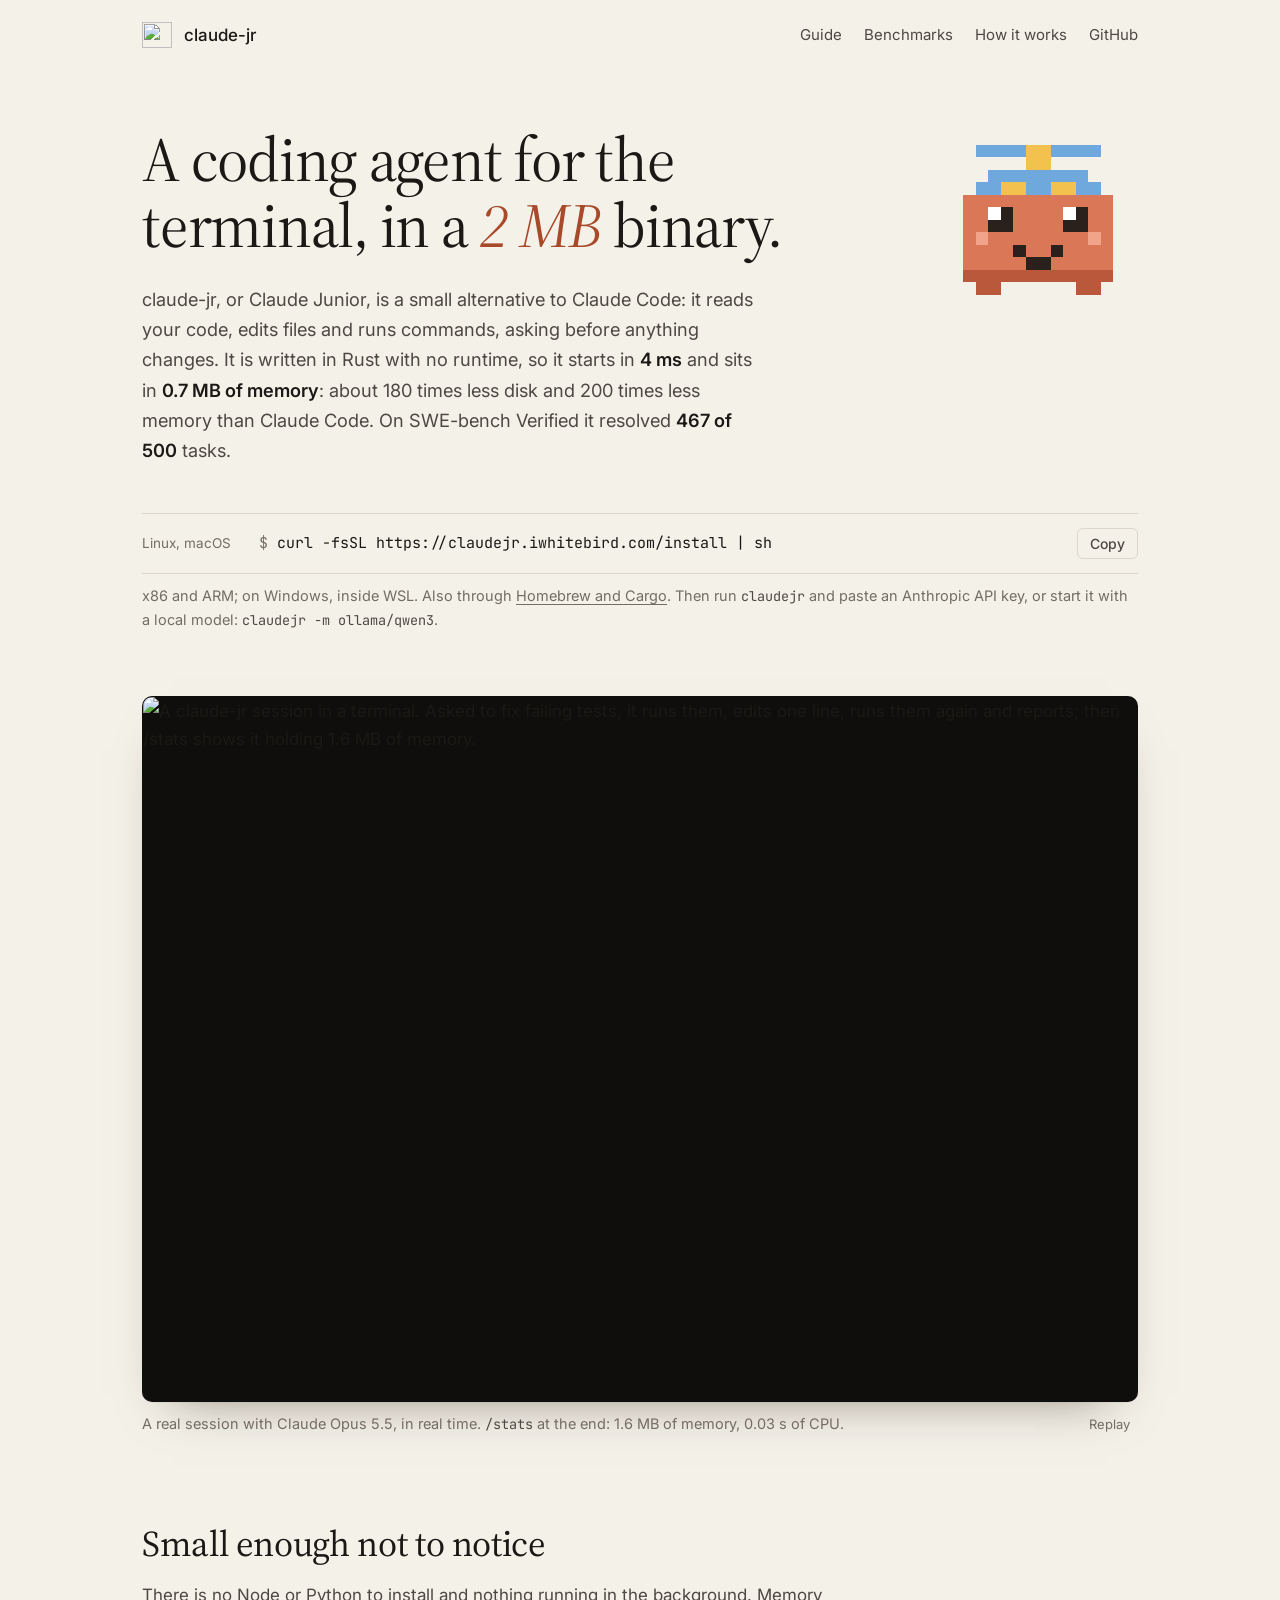
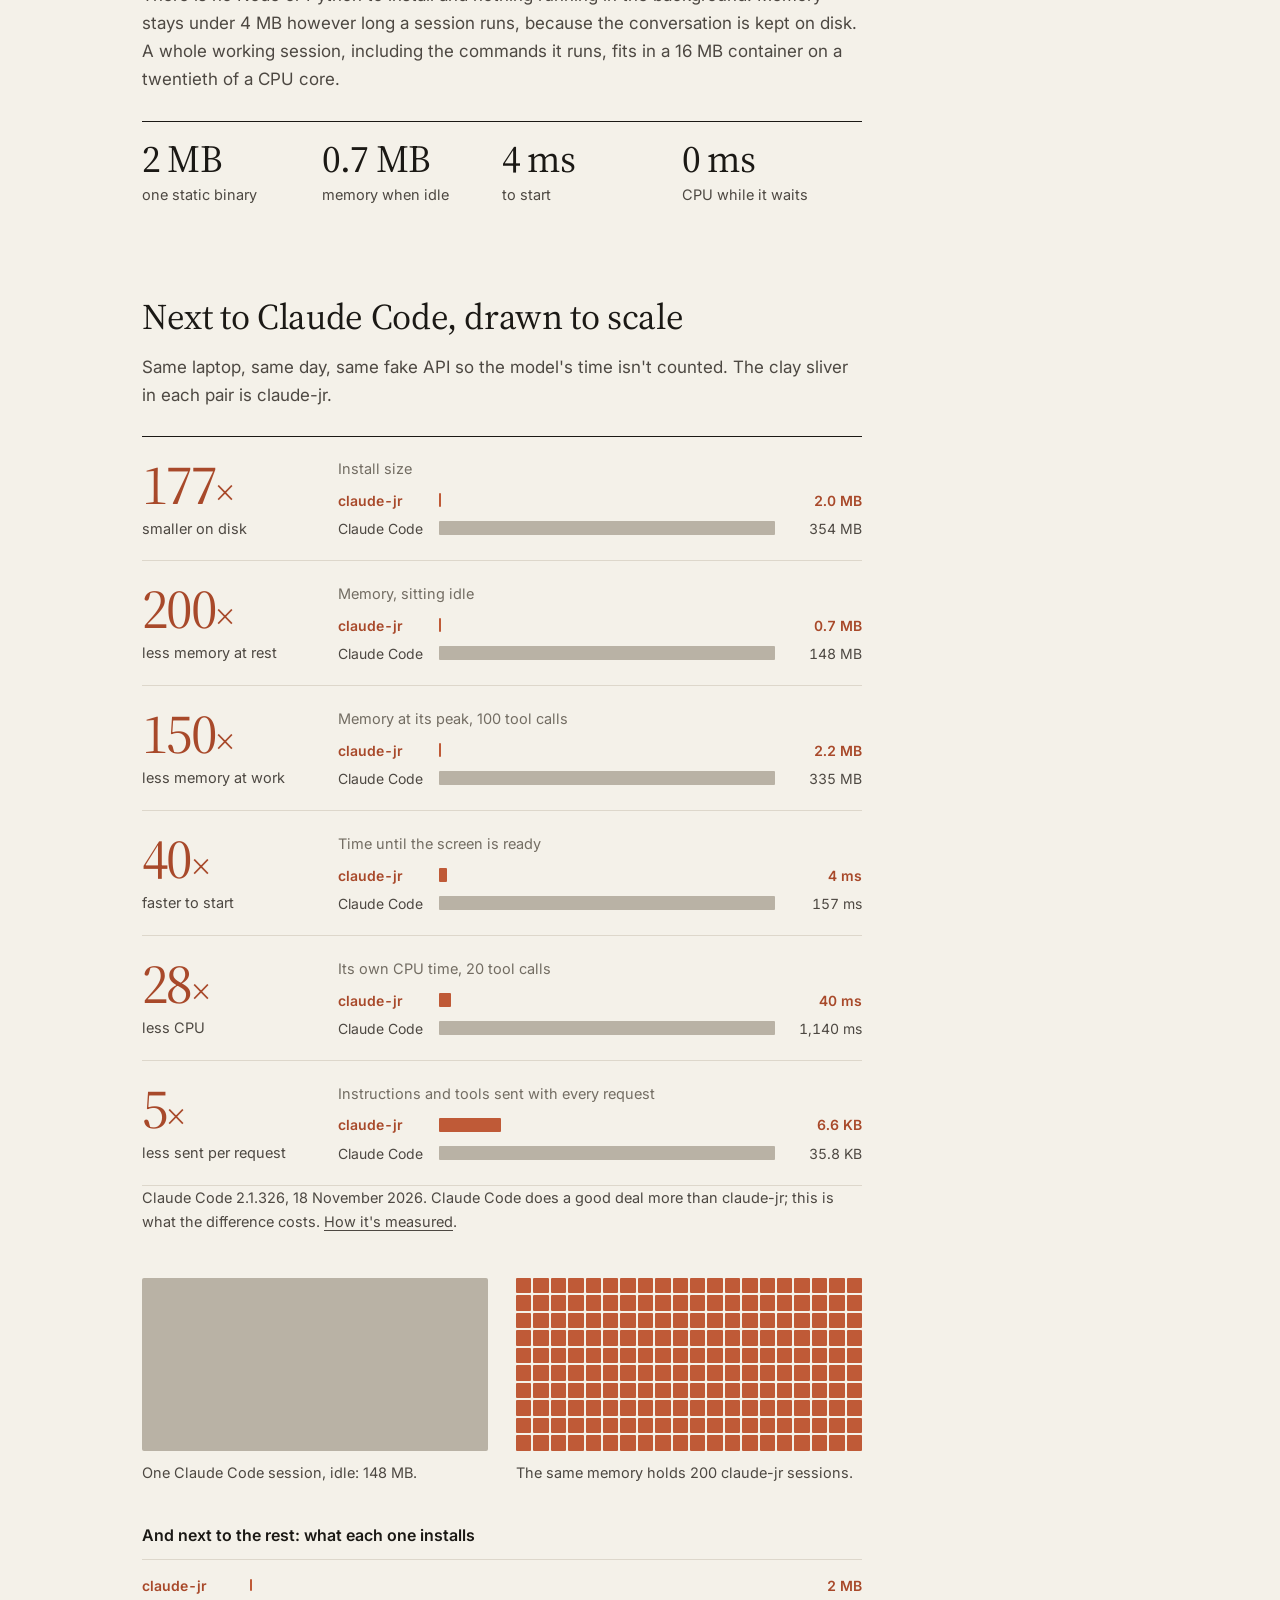
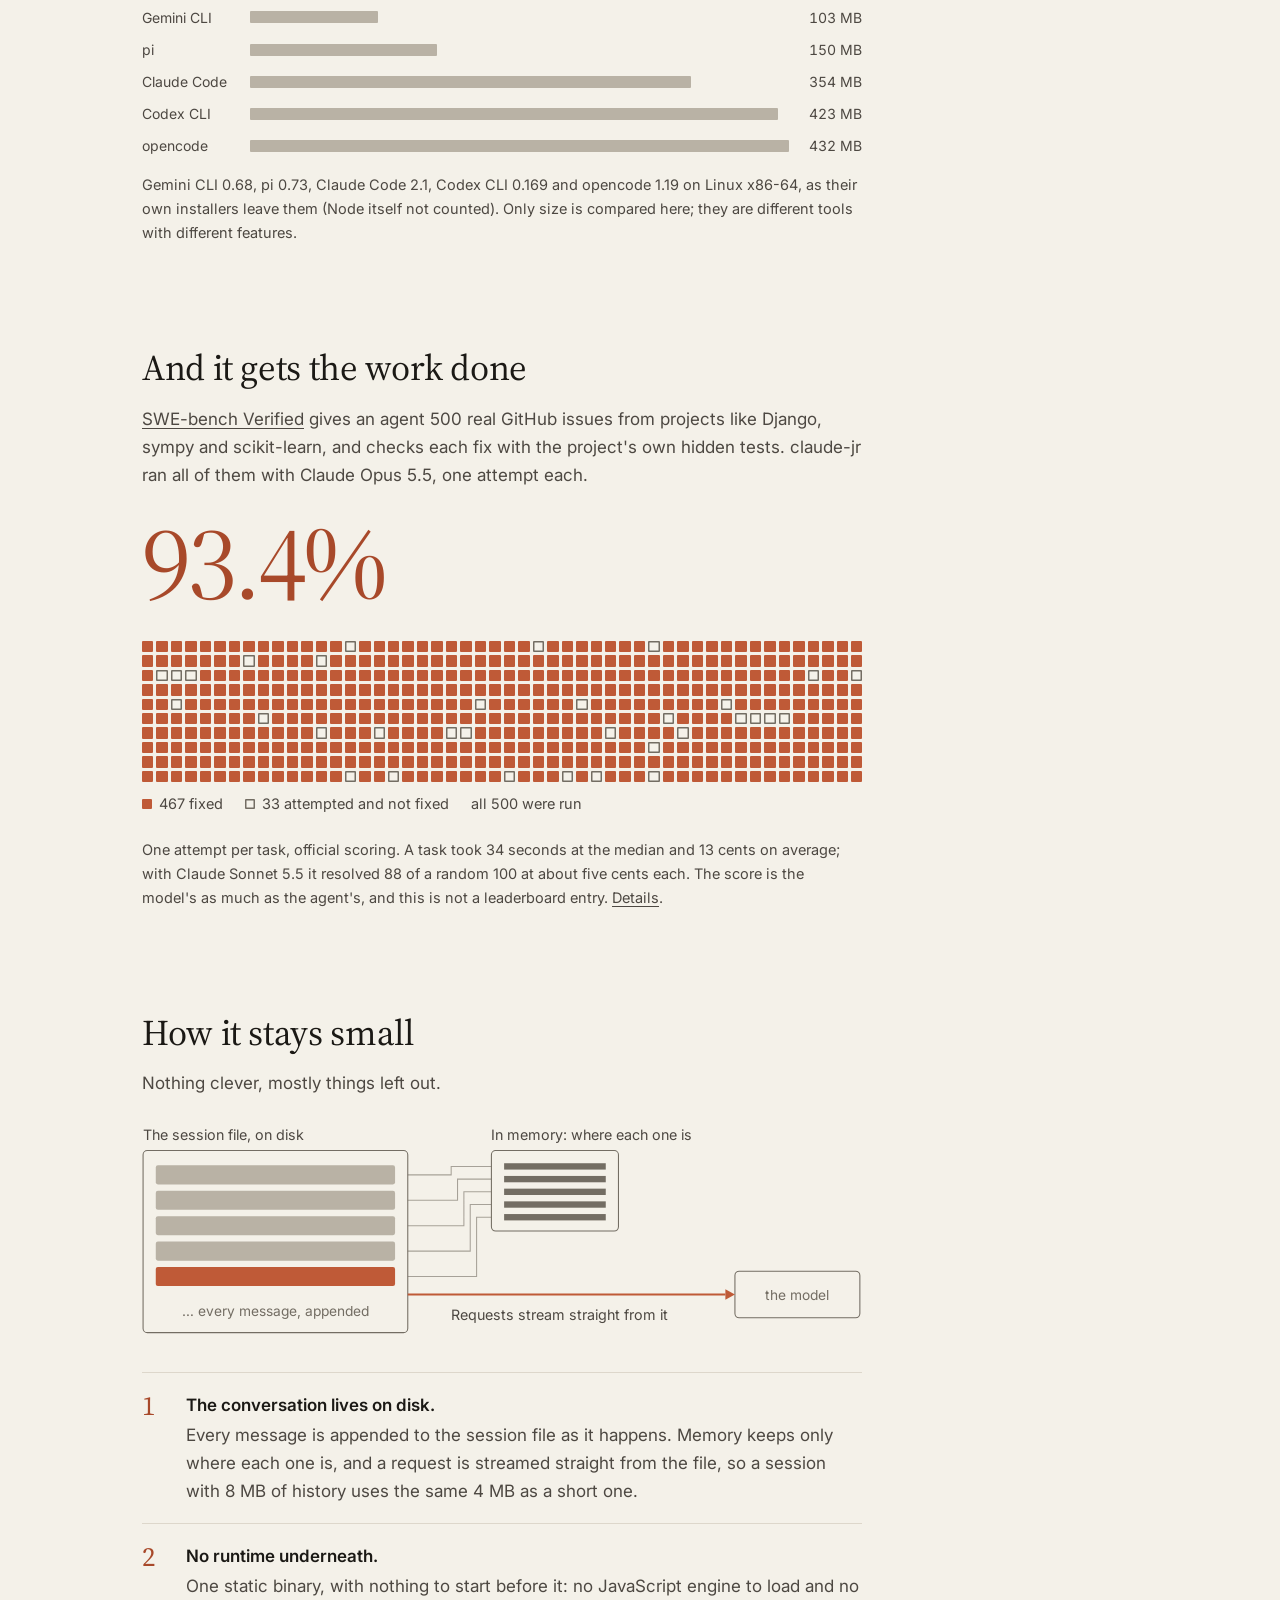
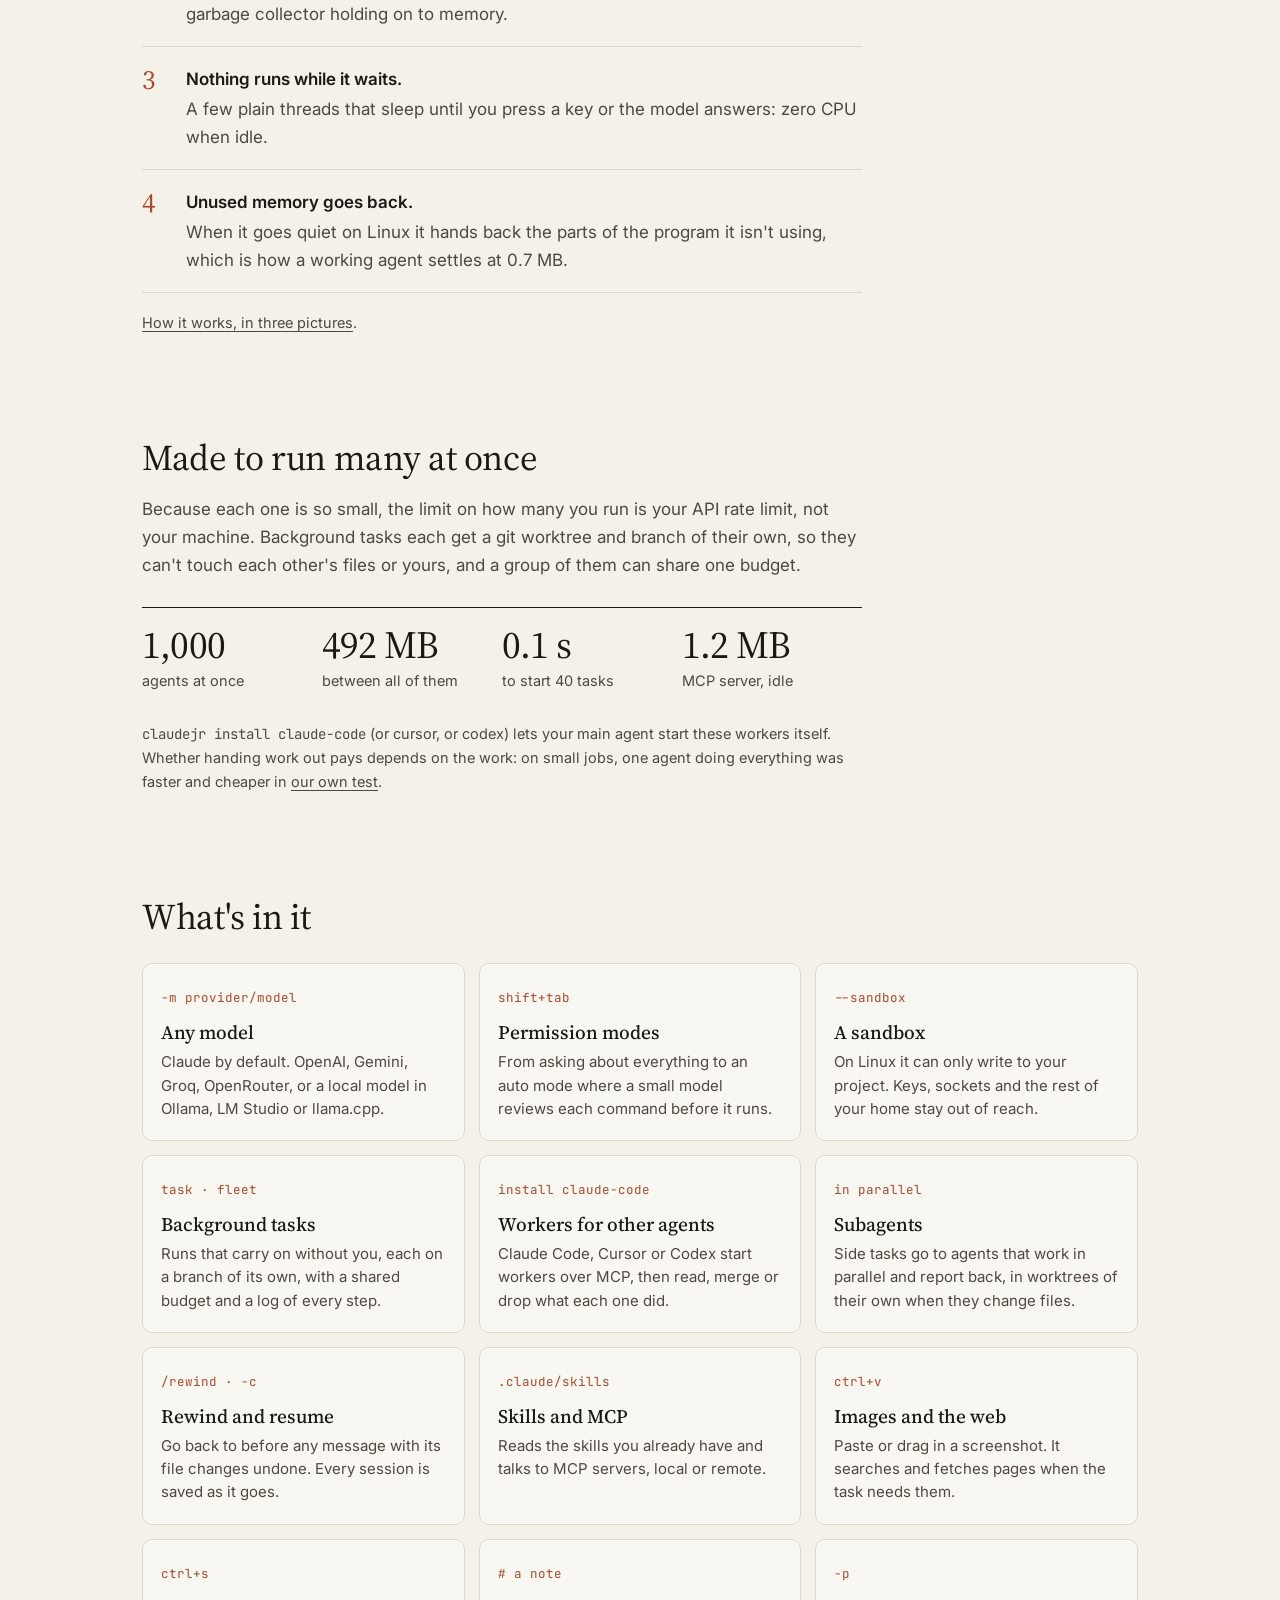
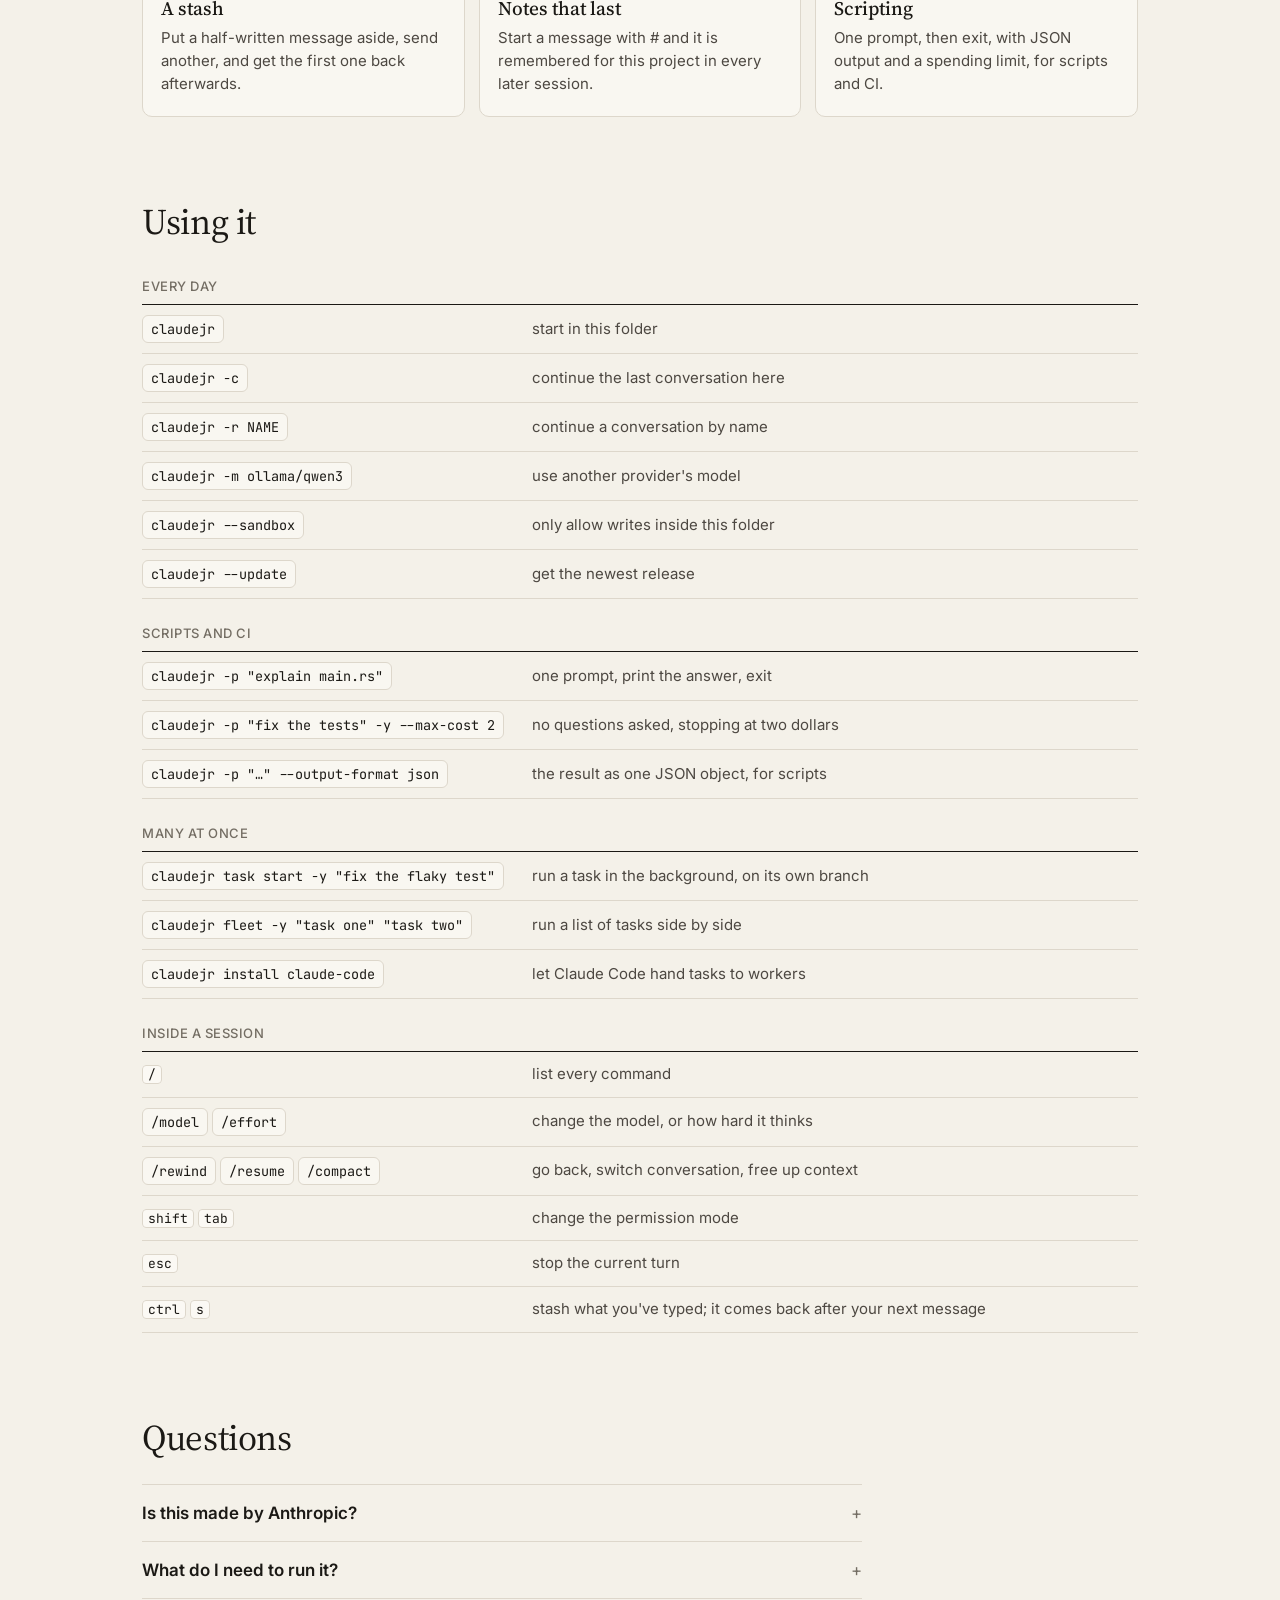
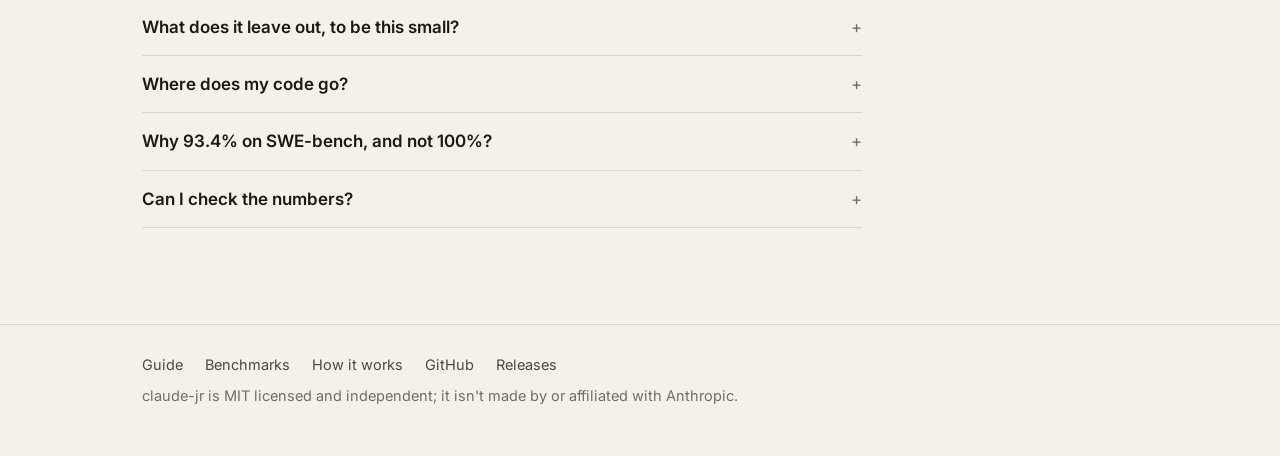
==== commit 961e7b0a: "A README a third of the length: the numbers once, the recording, install, five points, five commands" ====
--- a/site/index.html
+++ b/site/index.html
@@ -5,7 +5,7 @@
 <meta name="viewport" content="width=device-width, initial-scale=1">
 <meta name="color-scheme" content="light dark">
 <title>claude-jr (Claude Junior): a coding agent for the terminal in one 2 MB binary</title>
-<meta name="description" content="claude-jr, or Claude Junior, is a small, fast coding agent for the terminal: a lightweight Claude Code alternative written in Rust. One 2 MB binary, 0.7 MB of memory when idle, 5 ms to start, 93.4% on SWE-bench Verified.">
+<meta name="description" content="claude-jr, or Claude Junior, is a small, fast coding agent for the terminal: a lightweight Claude Code alternative written in Rust. One 2 MB binary, 0.7 MB of memory when idle, 4 ms to start, 93.4% on SWE-bench Verified.">
 <link rel="canonical" href="https://claudejr.iwhitebird.com/">
 <link rel="icon" type="image/svg+xml" href="/logo.svg">
 <link rel="icon" type="image/png" href="/favicon.png">
@@ -14,7 +14,7 @@
 <meta property="og:type" content="website">
 <meta property="og:site_name" content="claude-jr">
 <meta property="og:title" content="claude-jr (Claude Junior): a coding agent in one 2 MB binary">
-<meta property="og:description" content="A small, fast alternative to Claude Code. 2 MB binary, 0.7 MB of memory when idle, 5 ms to start, 93.4% on SWE-bench Verified.">
+<meta property="og:description" content="A small, fast alternative to Claude Code. 2 MB binary, 0.7 MB of memory when idle, 4 ms to start, 93.4% on SWE-bench Verified.">
 <meta property="og:url" content="https://claudejr.iwhitebird.com/">
 <meta property="og:image" content="https://claudejr.iwhitebird.com/og.png">
 <meta property="og:image:width" content="1280">
@@ -342,7 +342,7 @@
     </div>
     <p>claude-jr, or Claude Junior, is a small alternative to Claude Code: it reads your code, edits
         files and runs commands, asking before anything changes. It is written in Rust with no
-        runtime, so it starts in <strong>5 ms</strong> and sits in <strong>0.7 MB of memory</strong>:
+        runtime, so it starts in <strong>4 ms</strong> and sits in <strong>0.7 MB of memory</strong>:
         about 180 times less disk and 200 times less memory than Claude Code. On SWE-bench Verified
         it resolved <strong>467 of 500</strong> tasks.</p>
 
@@ -385,7 +385,7 @@
       <div class="figures">
         <div><b>2 MB</b><span>one static binary</span></div>
         <div><b>0.7 MB</b><span>memory when idle</span></div>
-        <div><b>5 ms</b><span>to start</span></div>
+        <div><b>4 ms</b><span>to start</span></div>
         <div><b>0 ms</b><span>CPU while it waits</span></div>
       </div>
     </div>
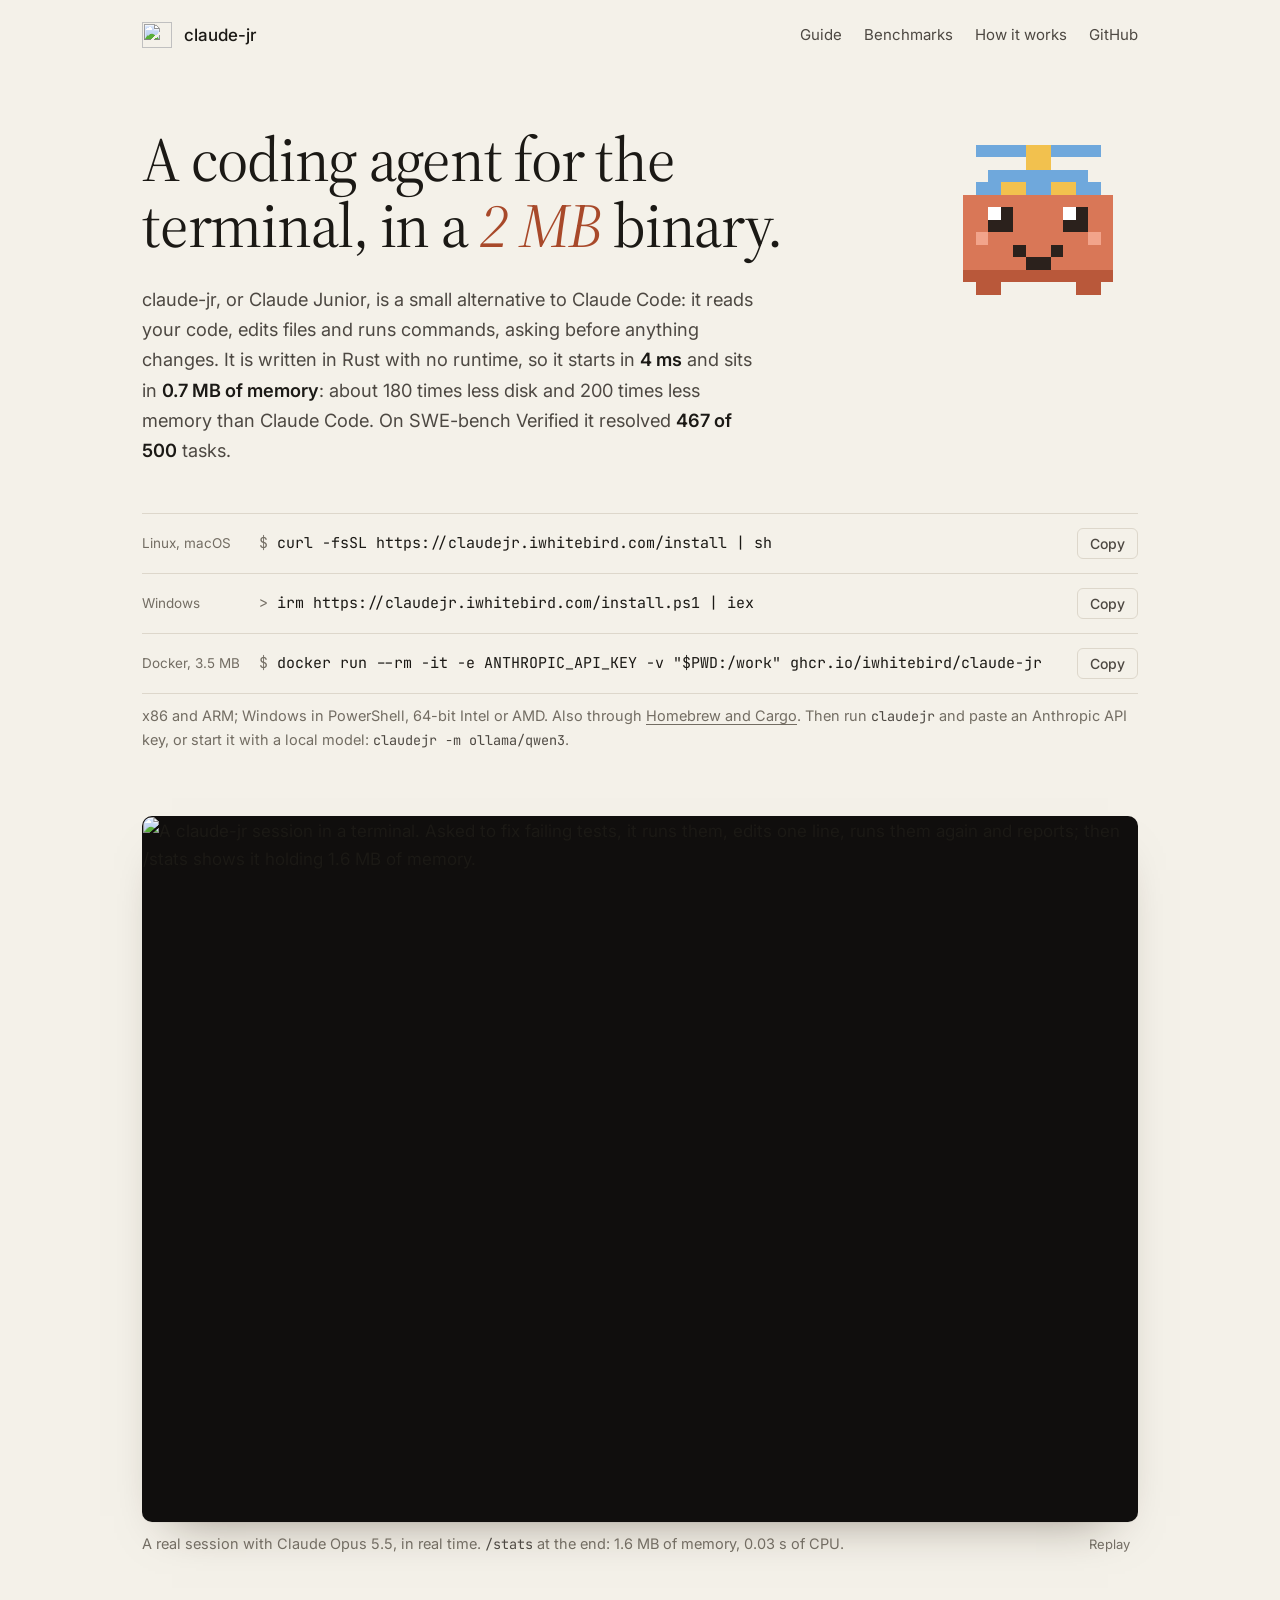
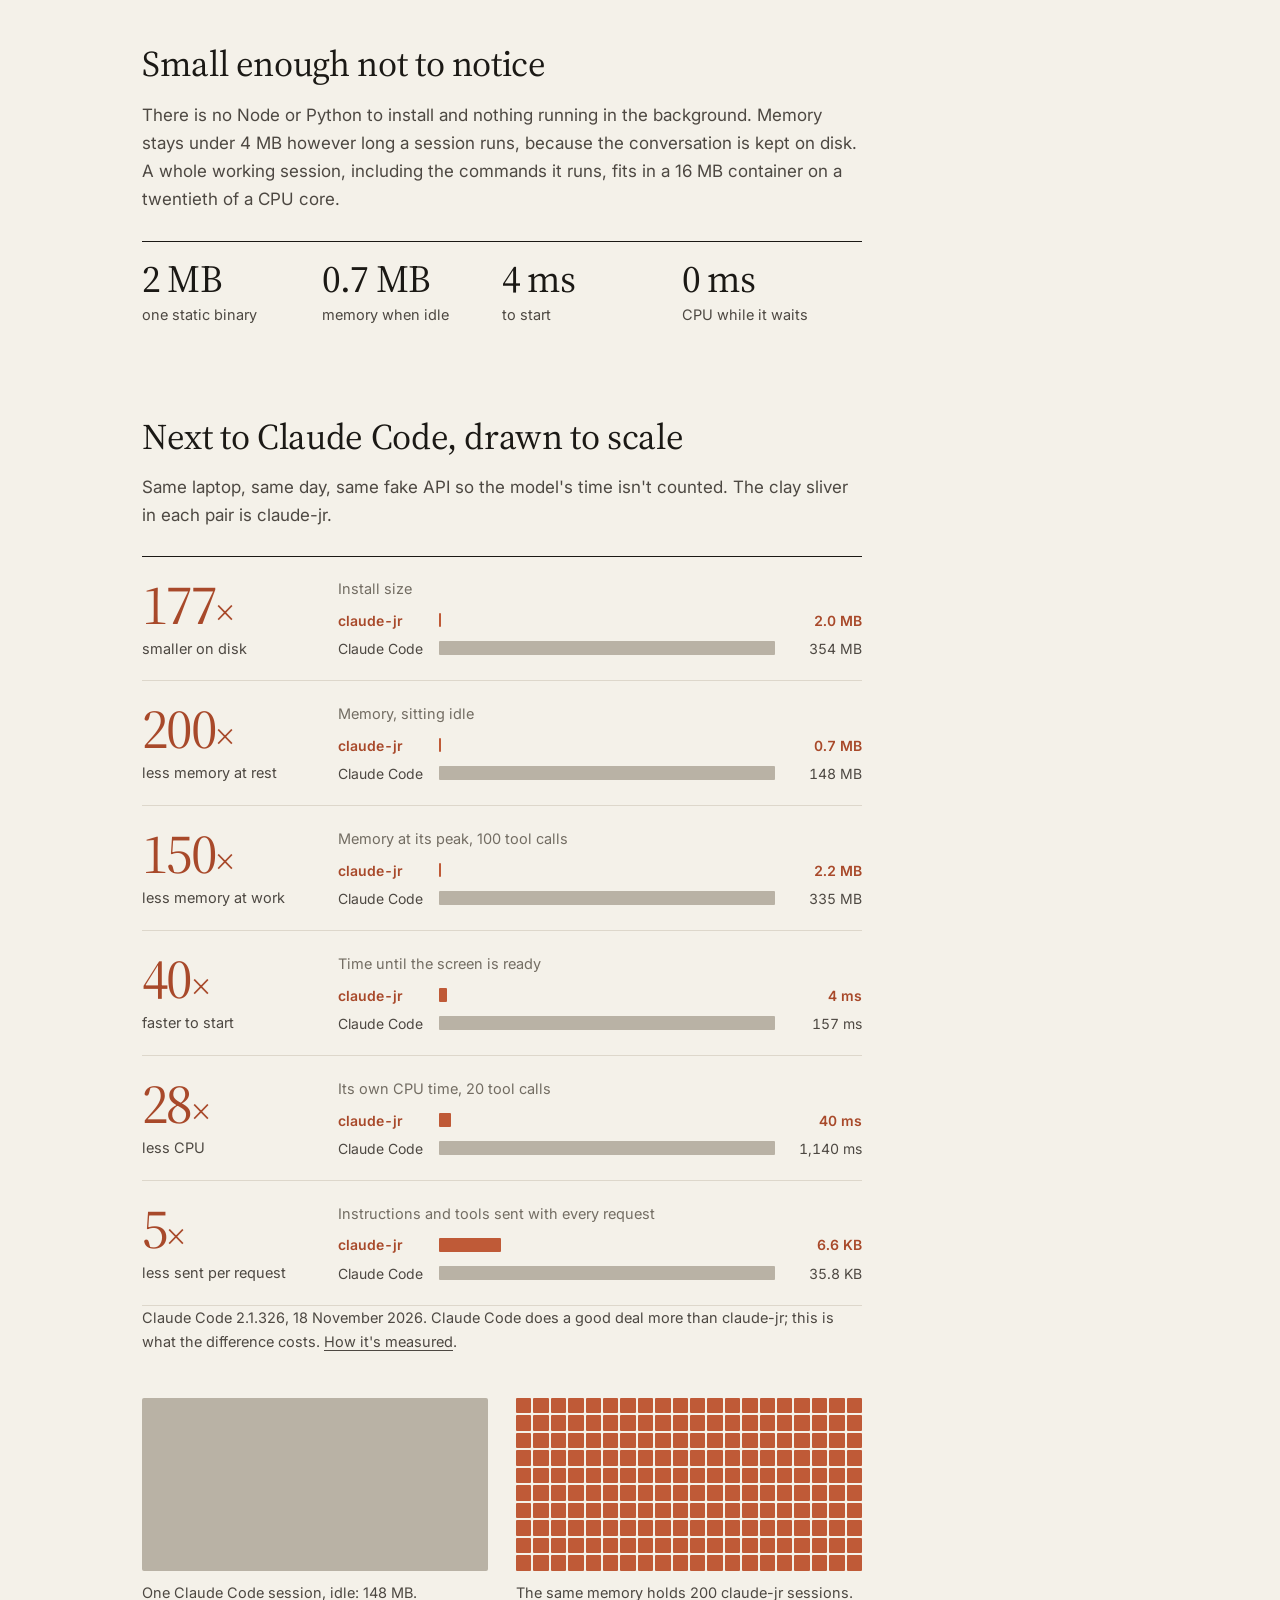
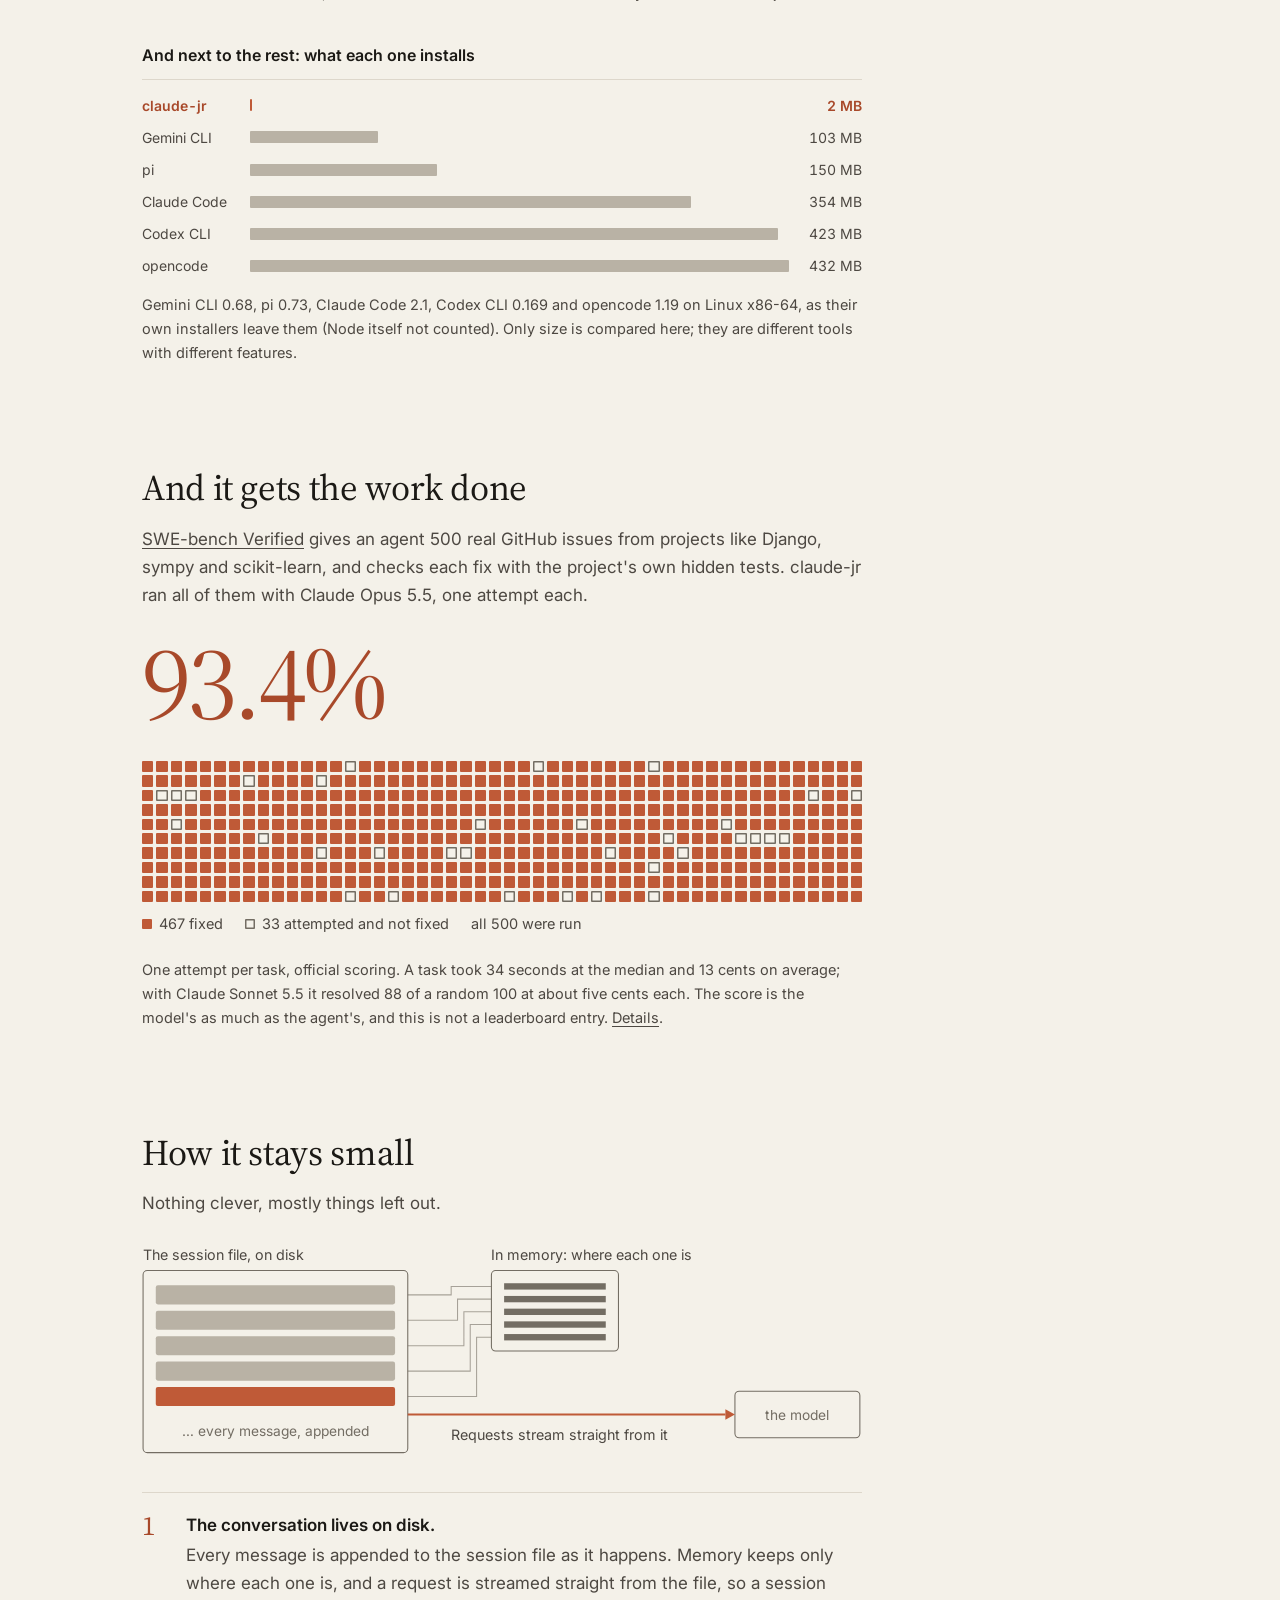
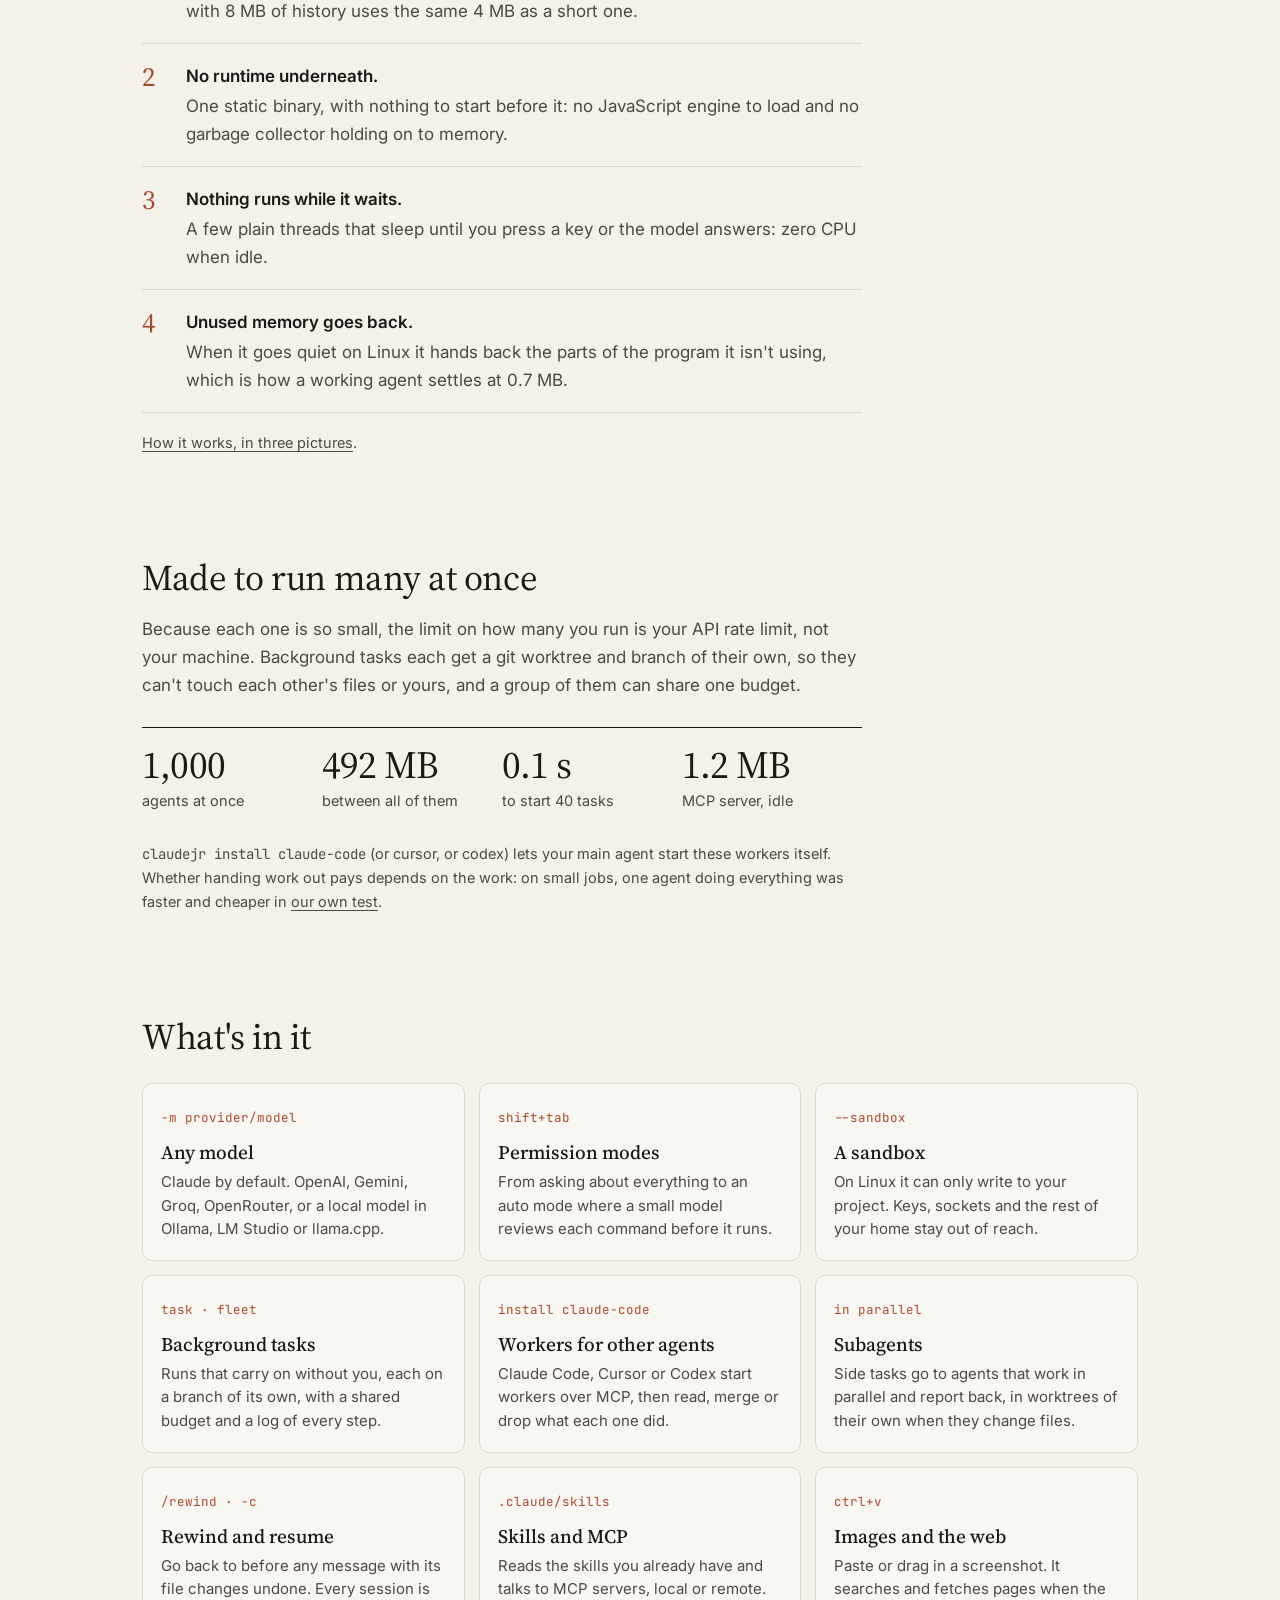
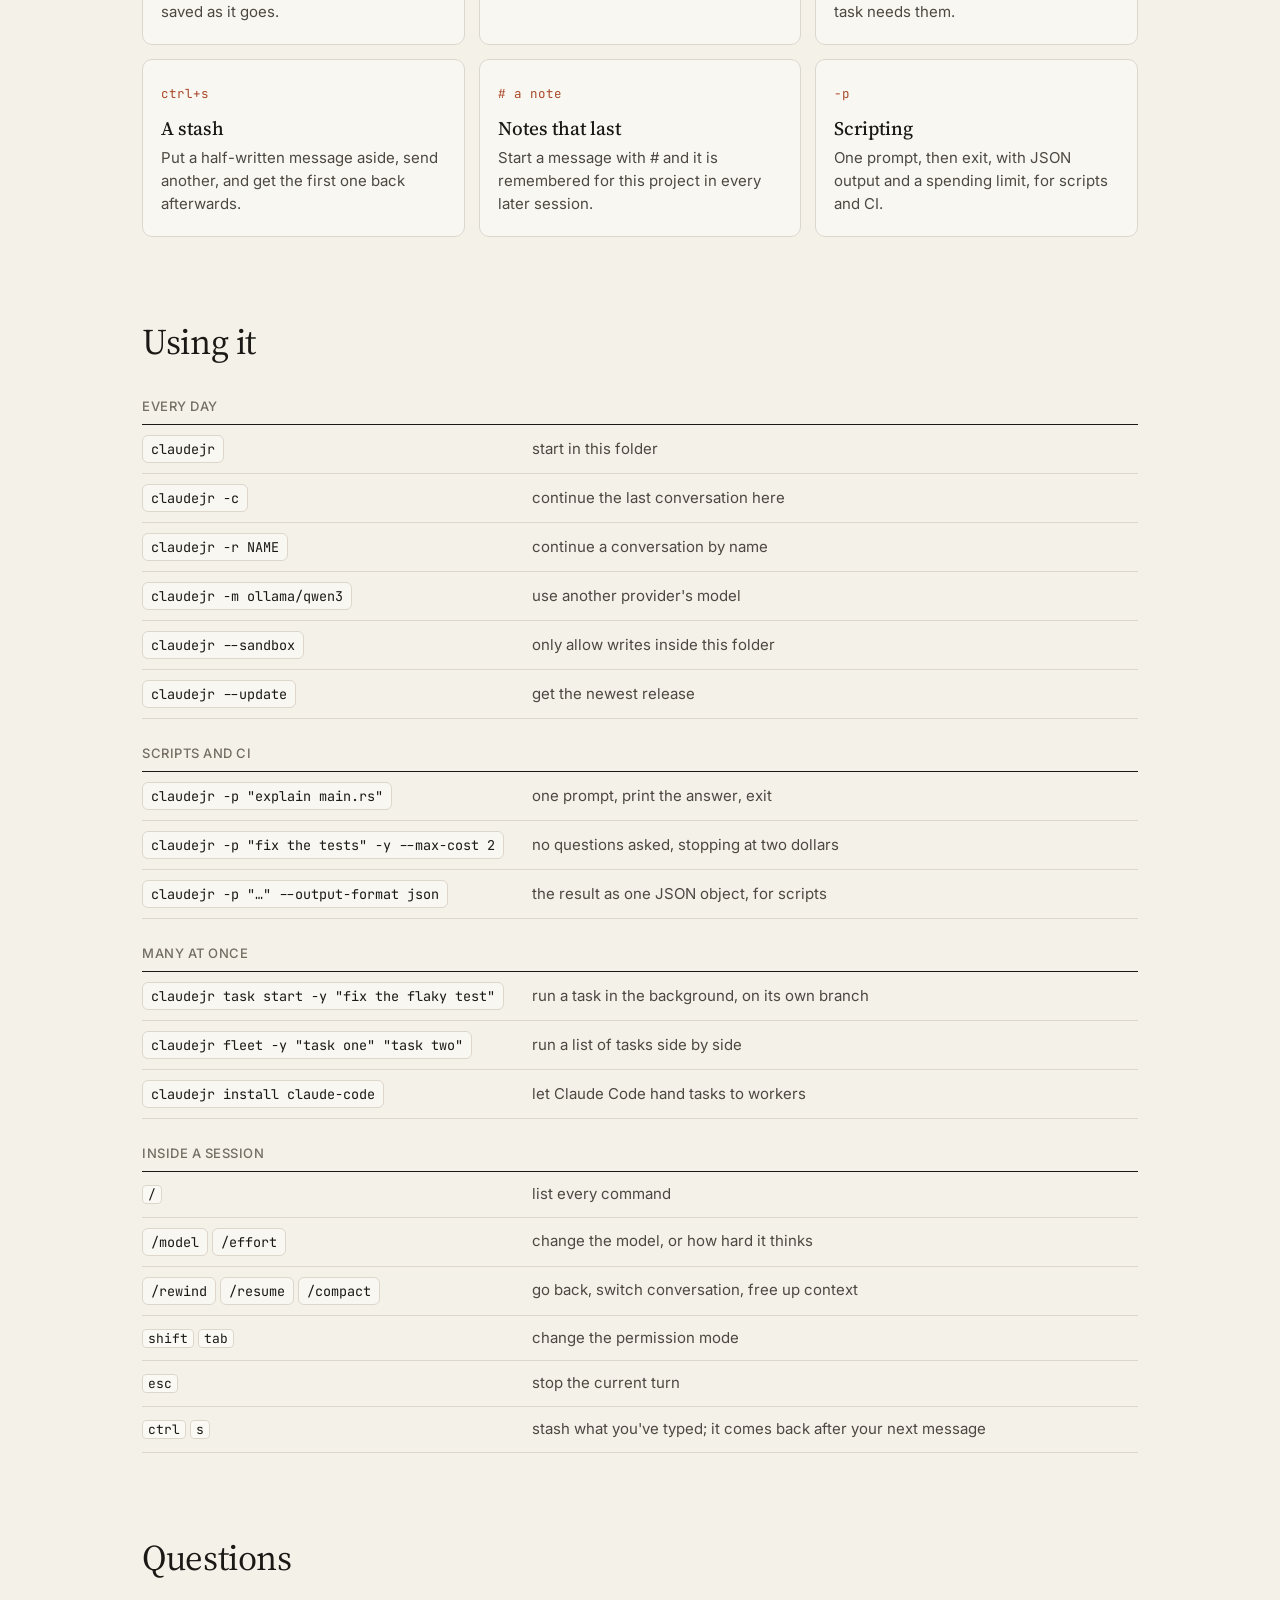
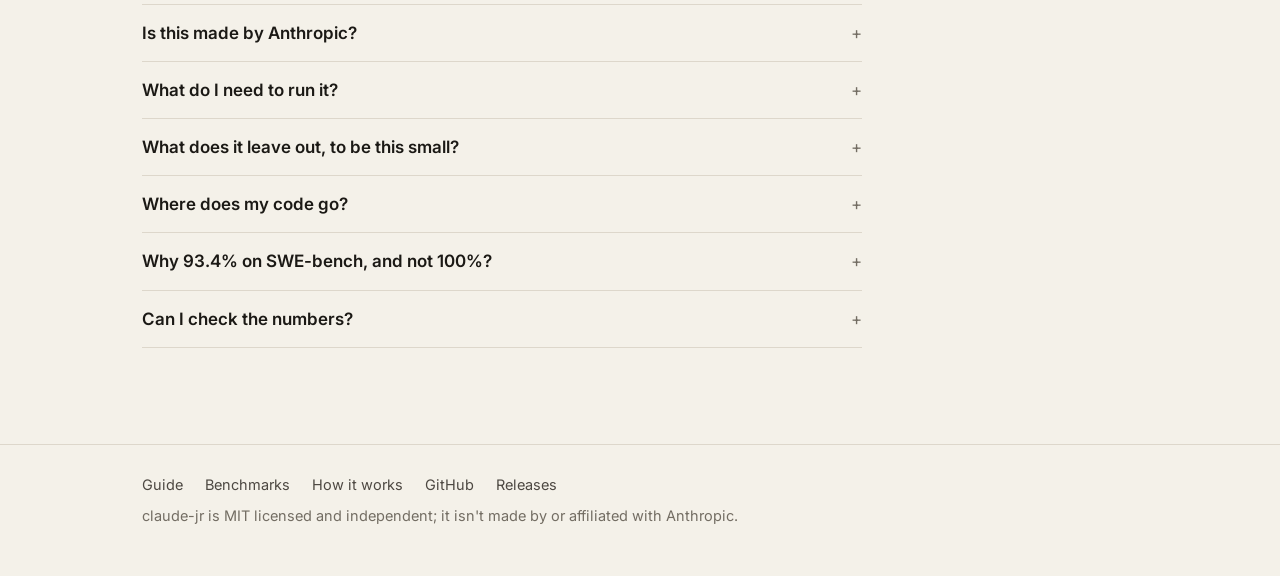
==== commit 04e633d9: "0.3.0 is out: the Windows and Docker install lines on the site, in the README and the guide" ====
--- a/site/index.html
+++ b/site/index.html
@@ -32,7 +32,7 @@
   "alternateName": "Claude Junior",
   "description": "A small, fast coding agent for the terminal, written in Rust. A lightweight Claude Code alternative.",
   "applicationCategory": "DeveloperApplication",
-  "operatingSystem": "Linux, macOS",
+  "operatingSystem": "Linux, macOS, Windows",
   "license": "https://opensource.org/licenses/MIT",
   "url": "https://claudejr.iwhitebird.com/",
   "downloadUrl": "https://github.com/IWhitebird/claude-jr/releases/latest",
@@ -352,7 +352,6 @@
           <code>curl -fsSL https://claudejr.iwhitebird.com/install | sh</code>
           <button class="copy" type="button">Copy</button>
         </div>
-        <!-- RELEASE 0.3.0: uncomment once a release carries the Windows binary and the Docker image.
         <div class="row">
           <span class="os">Windows</span>
           <code class="ps">irm https://claudejr.iwhitebird.com/install.ps1 | iex</code>
@@ -363,9 +362,8 @@
           <code>docker run --rm -it -e ANTHROPIC_API_KEY -v "$PWD:/work" ghcr.io/iwhitebird/claude-jr</code>
           <button class="copy" type="button">Copy</button>
         </div>
-        -->
       </div>
-      <p class="fine">x86 and ARM; on Windows, inside WSL. Also through <a href="/guide#other-ways-to-install">Homebrew and Cargo</a>. Then run <code>claudejr</code> and paste an Anthropic API key, or start it with a local model: <code>claudejr -m ollama/qwen3</code>.</p>
+      <p class="fine">x86 and ARM; Windows in PowerShell, 64-bit Intel or AMD. Also through <a href="/guide#other-ways-to-install">Homebrew and Cargo</a>. Then run <code>claudejr</code> and paste an Anthropic API key, or start it with a local model: <code>claudejr -m ollama/qwen3</code>.</p>
   </div>
 
   <figure class="shot col wide">
